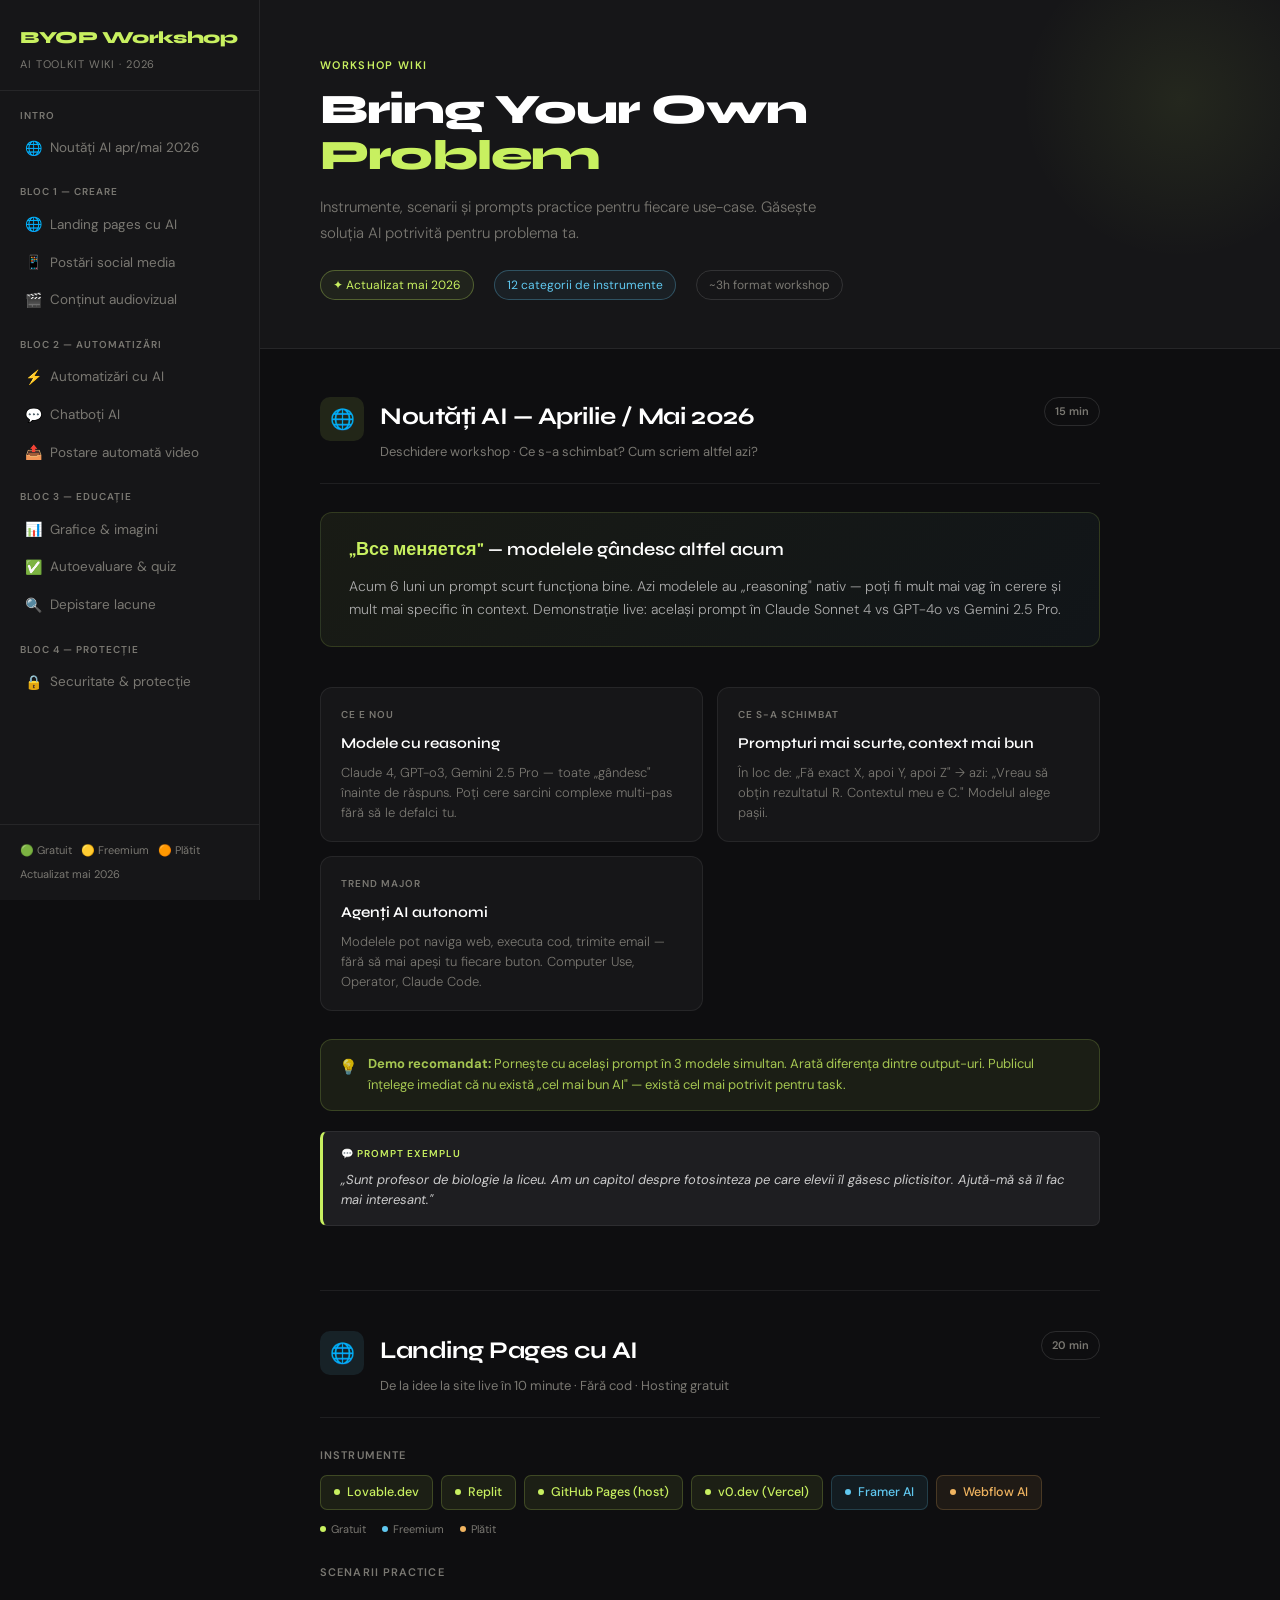
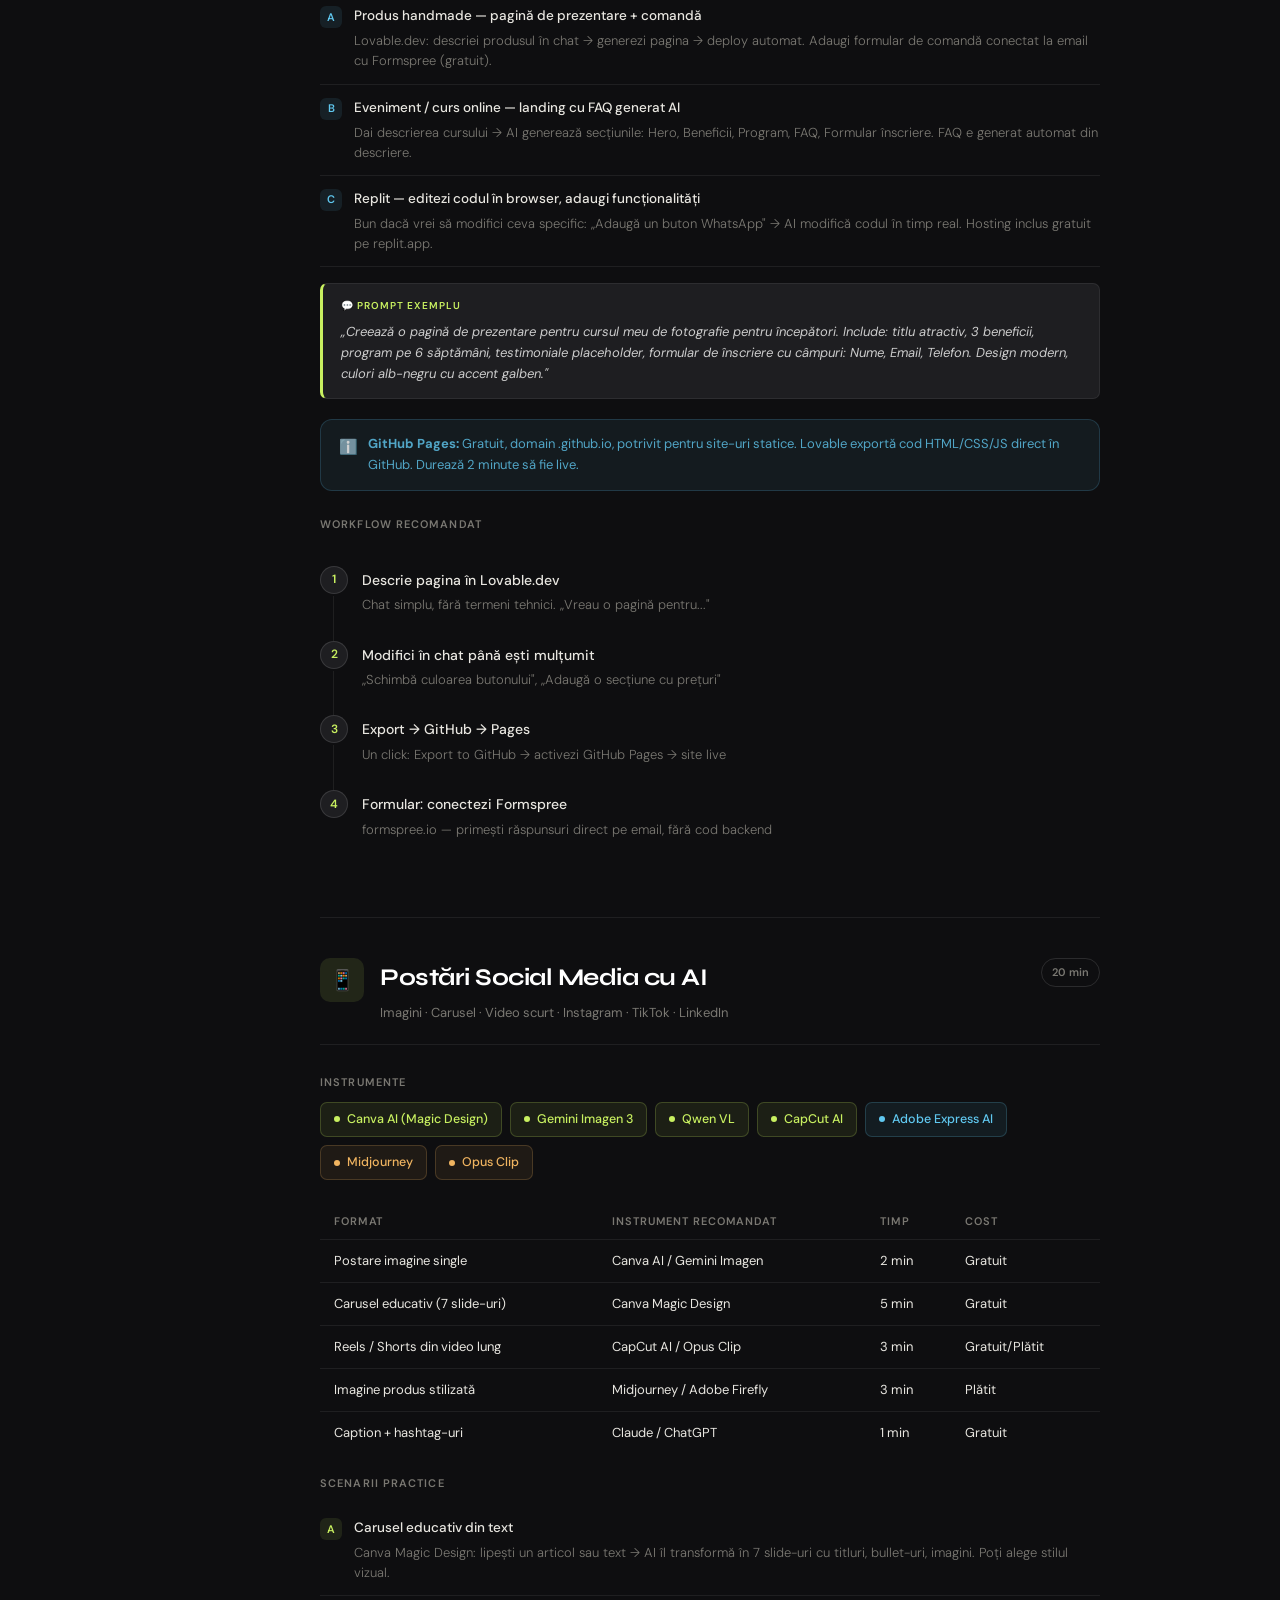
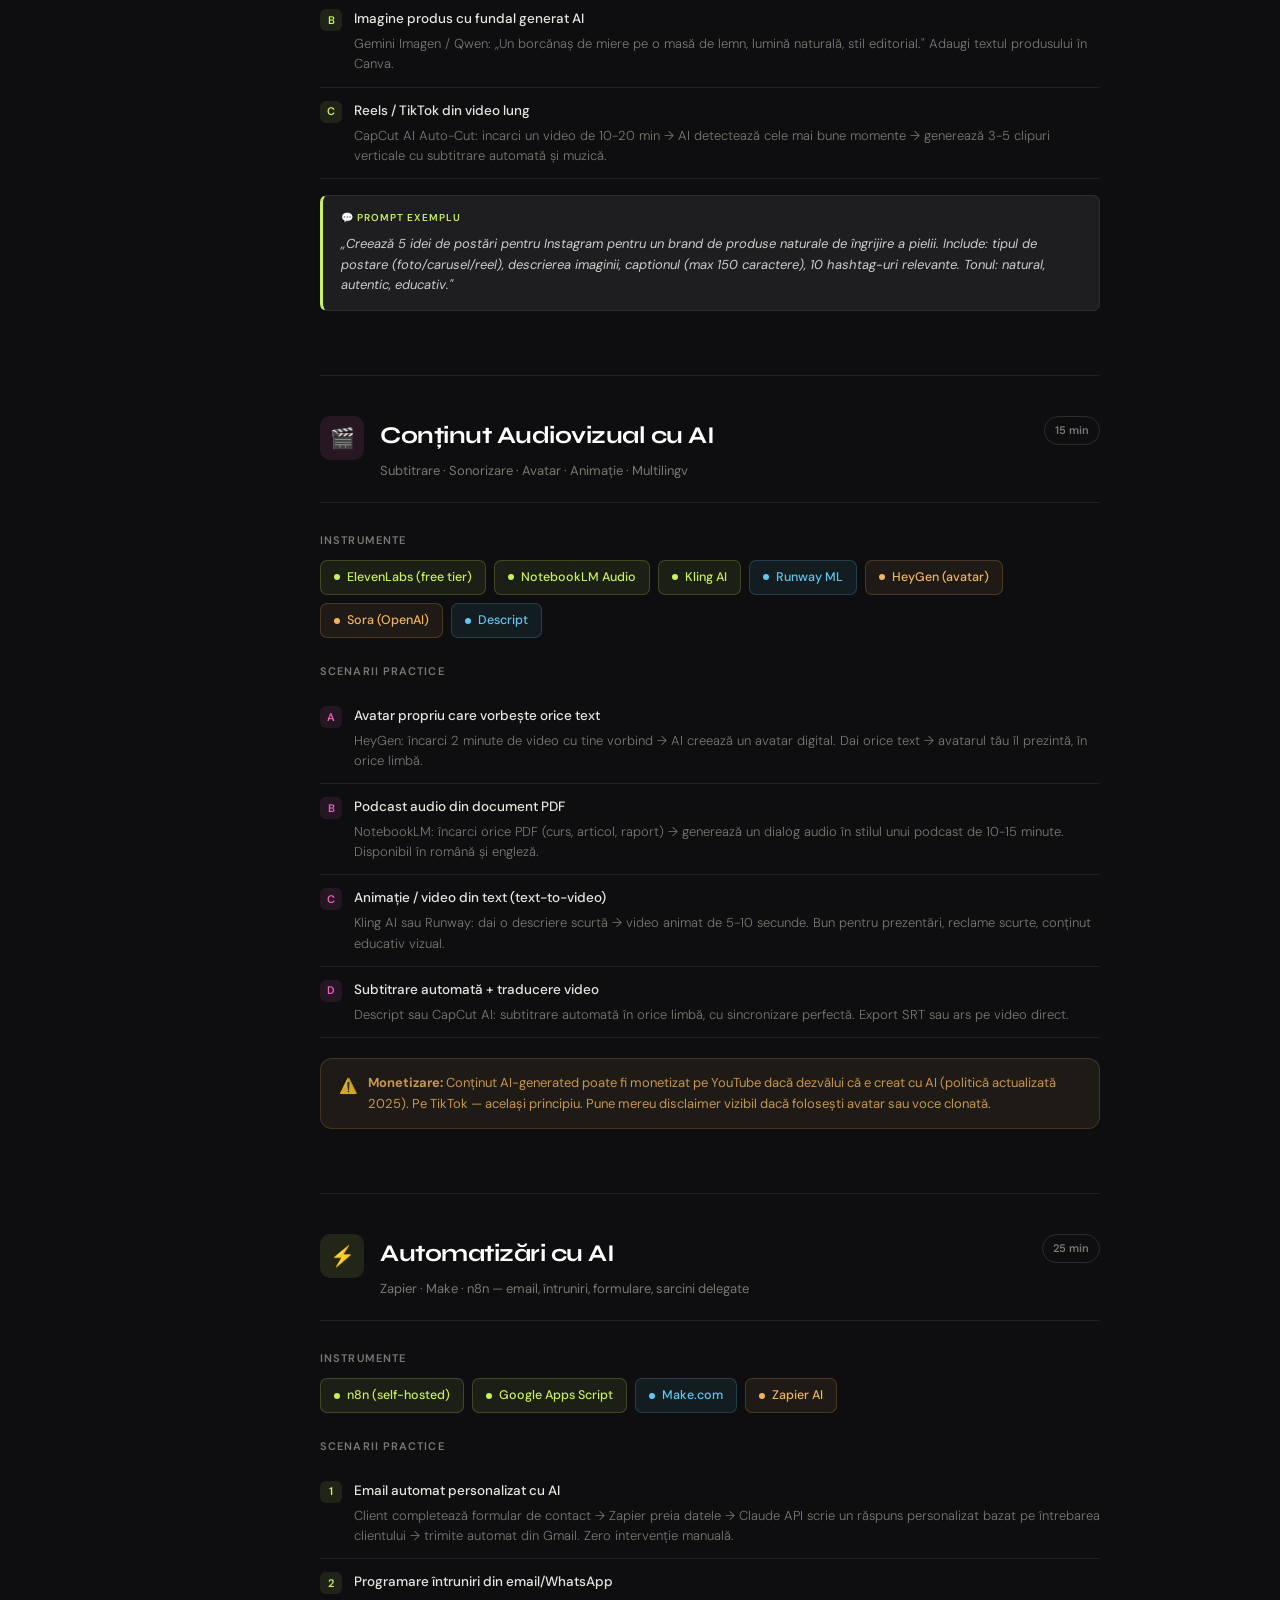
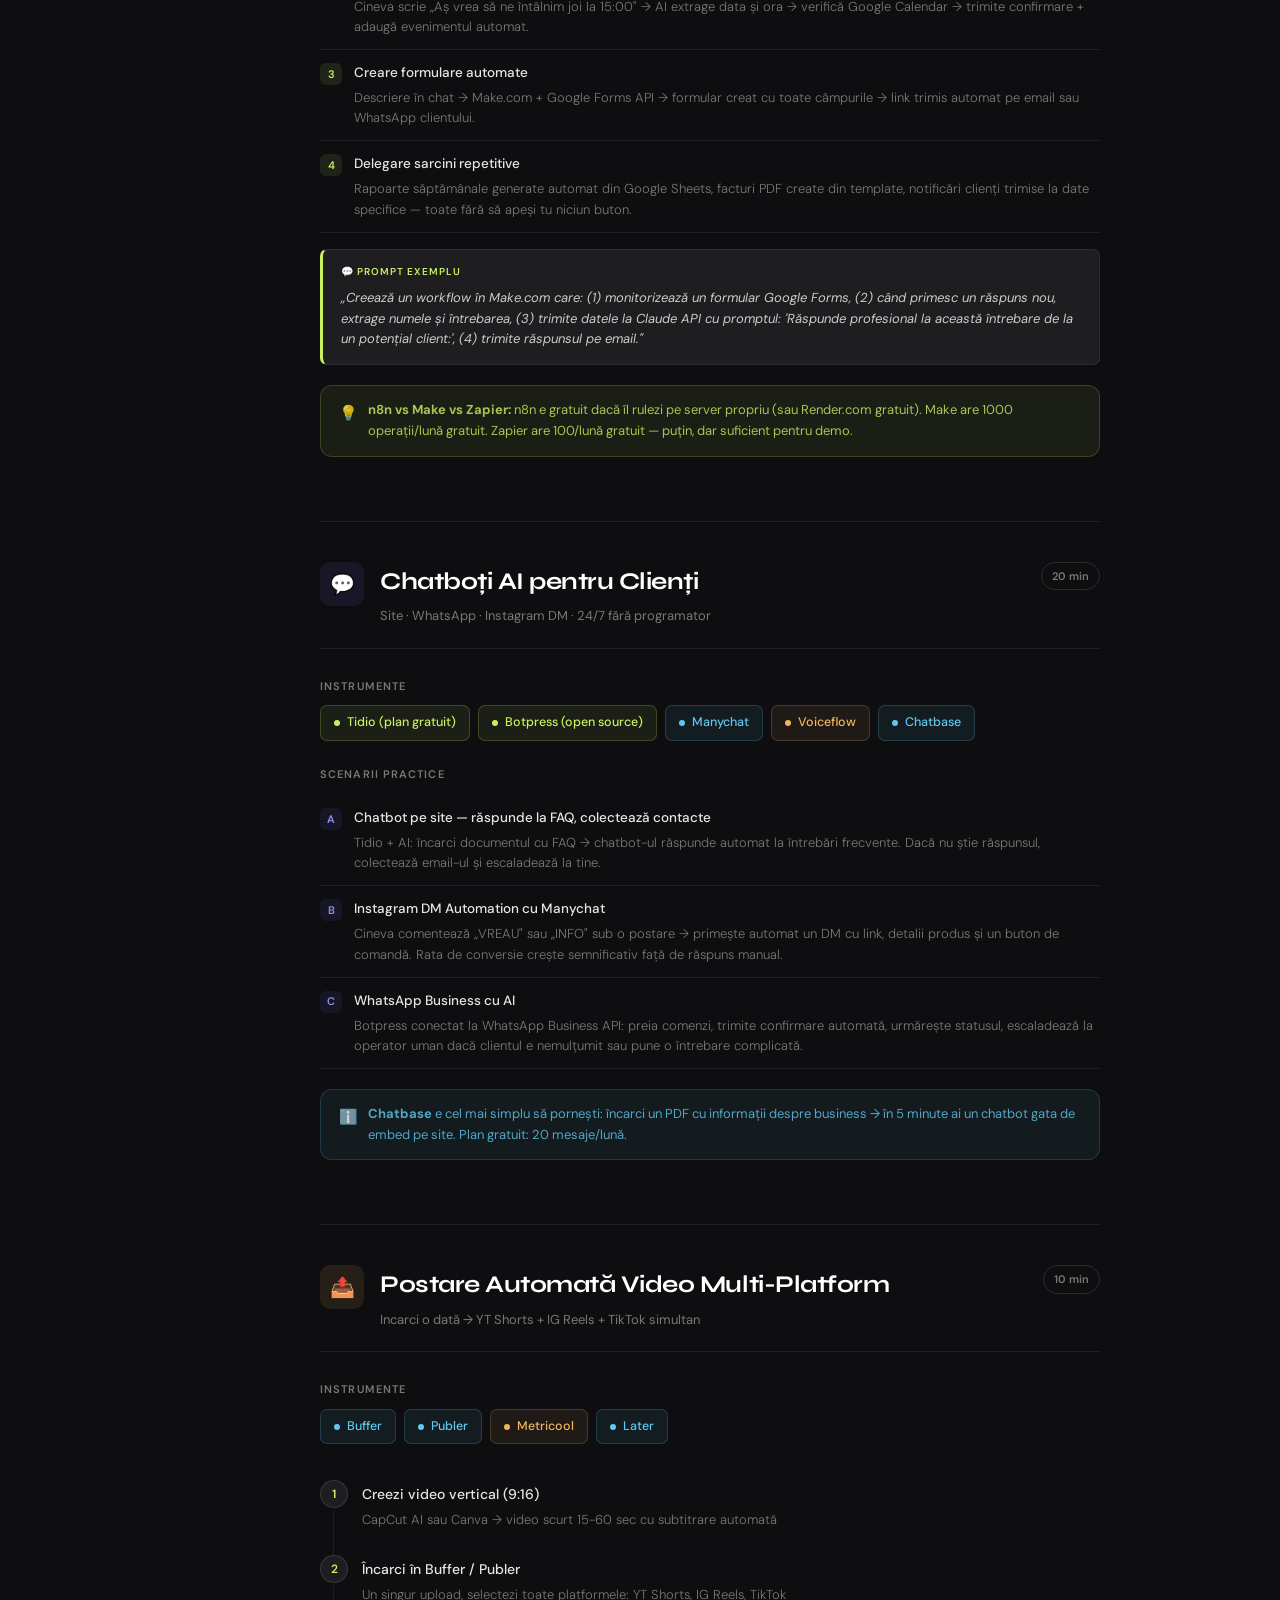
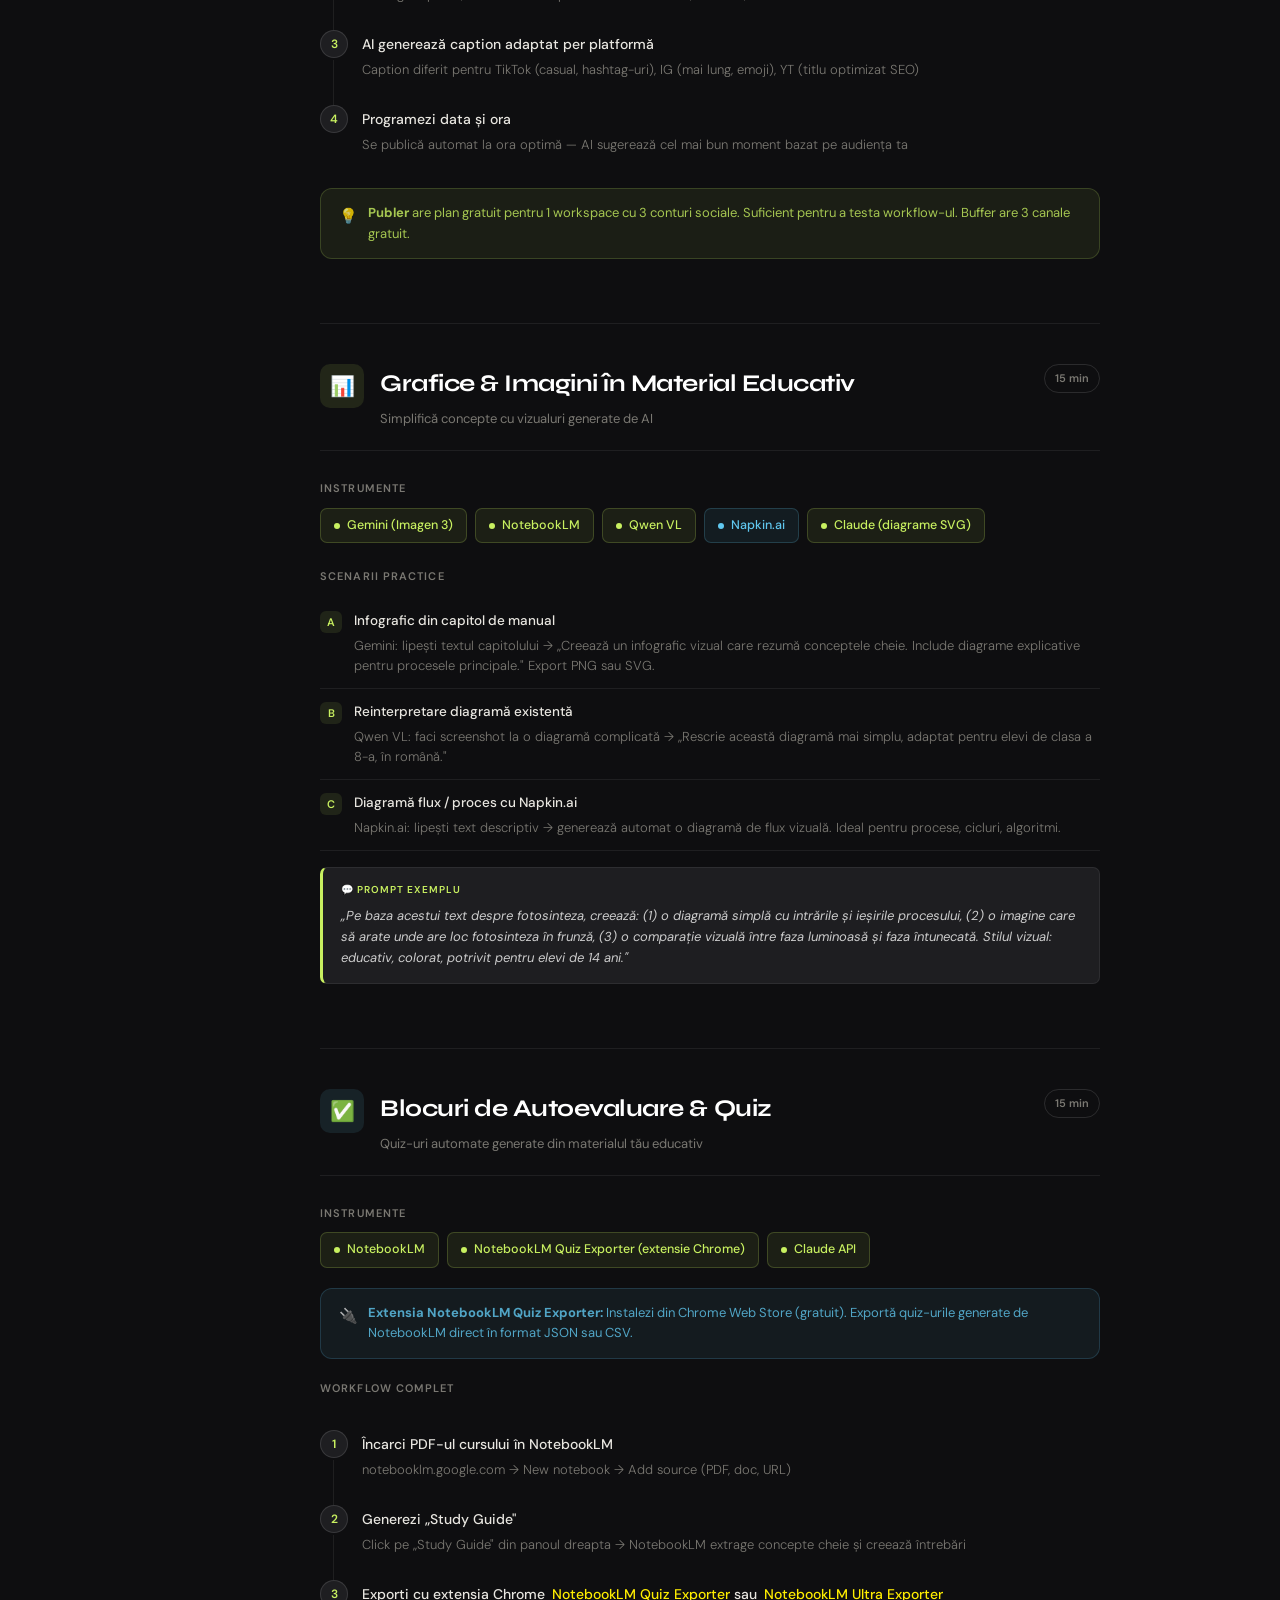
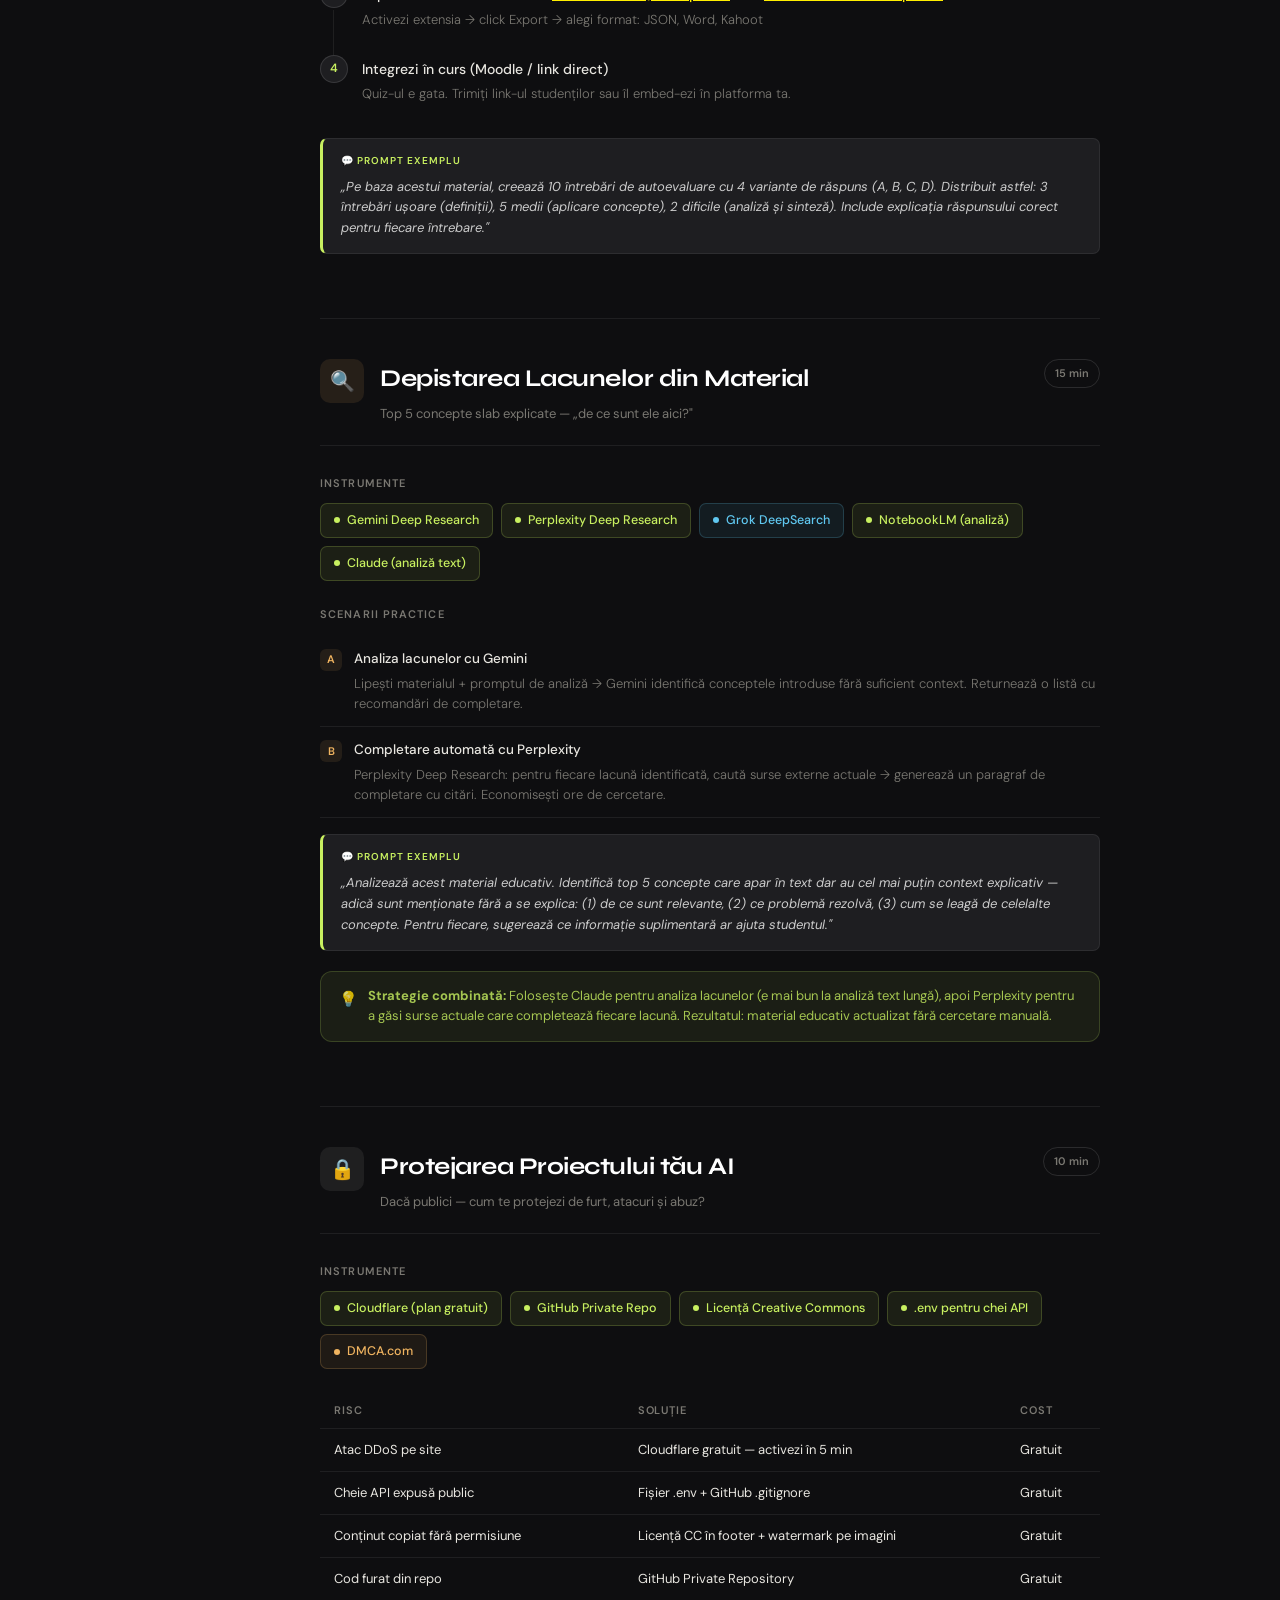
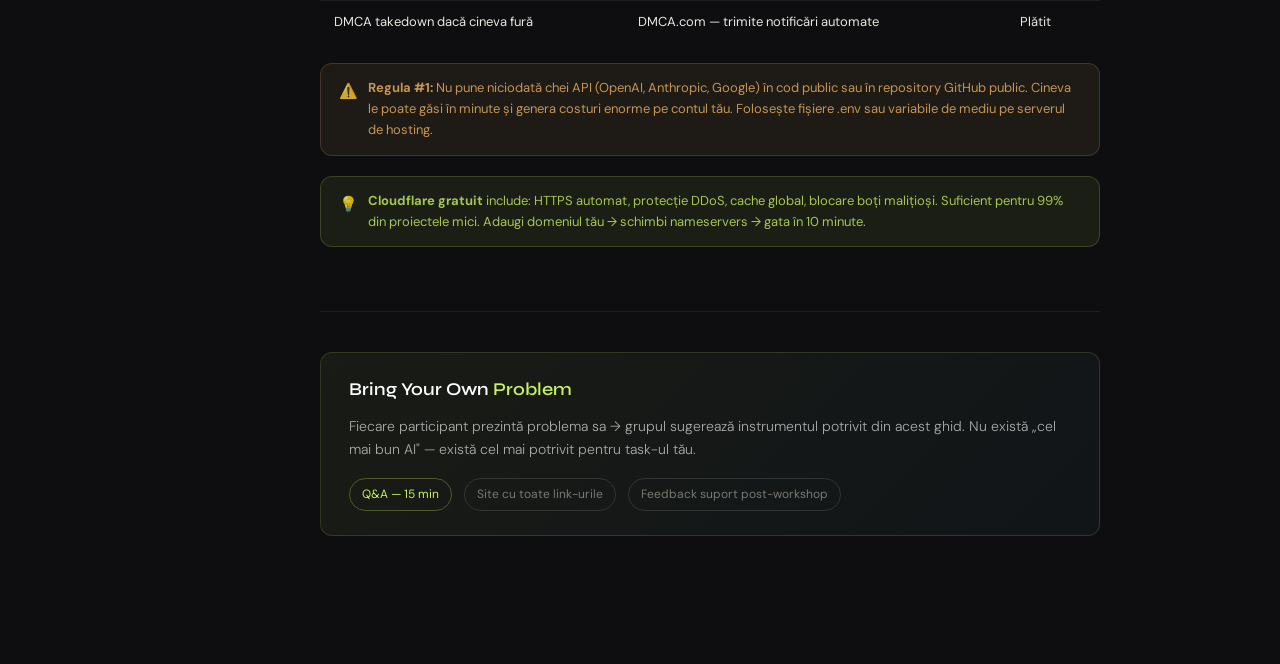
==== index.html @ 254f9eb2 "add initial HTML structure and content for the workshop page" ====
<!doctype html>
<html lang="ro">
  <head>
    <meta charset="UTF-8" />
    <meta name="viewport" content="width=device-width, initial-scale=1.0" />
    <title>BYOP Workshop — AI Toolkit Wiki</title>
    <link href="https://fonts.googleapis.com/css2?family=Syne:wght@400;600;700;800&family=DM+Sans:ital,wght@0,300;0,400;0,500;1,300&display=swap" rel="stylesheet" />
    <link rel="stylesheet" href="style.css" />
  </head>
  <body>
    <div id="reading-progress"></div>

    <div class="shell">
      <!-- SIDEBAR NAV -->
      <nav id="sidebar">
        <div class="nav-logo">
          <div class="nav-logo-title">BYOP Workshop</div>
          <div class="nav-logo-sub">AI Toolkit Wiki · 2026</div>
        </div>

        <div class="nav-section-label">Intro</div>
        <a href="#opening" class="nav-link active"><span class="nav-icon">🌐</span> Noutăți AI apr/mai 2026</a>

        <div class="nav-section-label">Bloc 1 — Creare</div>
        <a href="#landing" class="nav-link"><span class="nav-icon">🌐</span> Landing pages cu AI</a>
        <a href="#social" class="nav-link"><span class="nav-icon">📱</span> Postări social media</a>
        <a href="#av" class="nav-link"><span class="nav-icon">🎬</span> Conținut audiovizual</a>

        <div class="nav-section-label">Bloc 2 — Automatizări</div>
        <a href="#automation" class="nav-link"><span class="nav-icon">⚡</span> Automatizări cu AI</a>
        <a href="#chatbot" class="nav-link"><span class="nav-icon">💬</span> Chatboți AI</a>
        <a href="#video-auto" class="nav-link"><span class="nav-icon">📤</span> Postare automată video</a>

        <div class="nav-section-label">Bloc 3 — Educație</div>
        <a href="#graphics" class="nav-link"><span class="nav-icon">📊</span> Grafice & imagini</a>
        <a href="#quiz" class="nav-link"><span class="nav-icon">✅</span> Autoevaluare & quiz</a>
        <a href="#gaps" class="nav-link"><span class="nav-icon">🔍</span> Depistare lacune</a>

        <div class="nav-section-label">Bloc 4 — Protecție</div>
        <a href="#security" class="nav-link"><span class="nav-icon">🔒</span> Securitate & protecție</a>

        <div class="nav-footer">
          <div>🟢 Gratuit &nbsp; 🟡 Freemium &nbsp; 🟠 Plătit</div>
          <div style="margin-top: 6px">Actualizat mai 2026</div>
        </div>
      </nav>

      <!-- MAIN CONTENT -->
      <main id="main">
        <!-- HERO -->
        <div class="hero">
          <div class="hero-eyebrow">Workshop Wiki</div>
          <h1 class="hero-title">Bring Your Own <span>Problem</span></h1>
          <p class="hero-desc">Instrumente, scenarii și prompts practice pentru fiecare use-case. Găsește soluția AI potrivită pentru problema ta.</p>
          <div class="hero-meta">
            <span class="hero-badge green">✦ Actualizat mai 2026</span>
            <span class="hero-badge blue">12 categorii de instrumente</span>
            <span class="hero-badge">~3h format workshop</span>
          </div>
        </div>

        <div class="content">
          <!-- ===== DESCHIDERE ===== -->
          <section class="section" id="opening">
            <div class="section-header">
              <div class="section-icon" style="background: rgba(200, 240, 96, 0.1)">🌐</div>
              <div>
                <h2 class="section-title">Noutăți AI — Aprilie / Mai 2026</h2>
                <p class="section-subtitle">Deschidere workshop · Ce s-a schimbat? Cum scriem altfel azi?</p>
              </div>
              <span class="duration-tag">15 min</span>
            </div>

            <div class="intro-block">
              <div class="quote"><span>„Все меняется"</span> — modelele gândesc altfel acum</div>
              <p style="font-size: 14px; color: #aaa; font-weight: 300">
                Acum 6 luni un prompt scurt funcționa bine. Azi modelele au „reasoning" nativ — poți fi mult mai vag în cerere și mult mai specific în context. Demonstrație live: același prompt în
                Claude Sonnet 4 vs GPT-4o vs Gemini 2.5 Pro.
              </p>
            </div>

            <div class="cards">
              <div class="card">
                <div class="card-label">Ce e nou</div>
                <div class="card-title">Modele cu reasoning</div>
                <div class="card-desc">Claude 4, GPT-o3, Gemini 2.5 Pro — toate „gândesc" înainte de răspuns. Poți cere sarcini complexe multi-pas fără să le defalci tu.</div>
              </div>
              <div class="card">
                <div class="card-label">Ce s-a schimbat</div>
                <div class="card-title">Prompturi mai scurte, context mai bun</div>
                <div class="card-desc">În loc de: „Fă exact X, apoi Y, apoi Z" → azi: „Vreau să obțin rezultatul R. Contextul meu e C." Modelul alege pașii.</div>
              </div>
              <div class="card">
                <div class="card-label">Trend major</div>
                <div class="card-title">Agenți AI autonomi</div>
                <div class="card-desc">Modelele pot naviga web, executa cod, trimite email — fără să mai apeși tu fiecare buton. Computer Use, Operator, Claude Code.</div>
              </div>
            </div>

            <div class="callout tip">
              <span class="callout-icon">💡</span>
              <div>
                <strong>Demo recomandat:</strong> Pornește cu același prompt în 3 modele simultan. Arată diferența dintre output-uri. Publicul înțelege imediat că nu există „cel mai bun AI" — există
                cel mai potrivit pentru task.
              </div>
            </div>

            <div class="prompt-block">„Sunt profesor de biologie la liceu. Am un capitol despre fotosinteza pe care elevii îl găsesc plictisitor. Ajută-mă să îl fac mai interesant."</div>
          </section>

          <hr />

          <!-- ===== LANDING PAGES ===== -->
          <section class="section" id="landing">
            <div class="section-header">
              <div class="section-icon" style="background: rgba(96, 200, 240, 0.1)">🌐</div>
              <div>
                <h2 class="section-title">Landing Pages cu AI</h2>
                <p class="section-subtitle">De la idee la site live în 10 minute · Fără cod · Hosting gratuit</p>
              </div>
              <span class="duration-tag">20 min</span>
            </div>

            <div class="tools-wrap">
              <div class="tools-title">Instrumente</div>
              <div class="tools-grid">
                <div class="tool free">
                  <div class="tool-dot"></div>
                  Lovable.dev
                </div>
                <div class="tool free">
                  <div class="tool-dot"></div>
                  Replit
                </div>
                <div class="tool free">
                  <div class="tool-dot"></div>
                  GitHub Pages (host)
                </div>
                <div class="tool free">
                  <div class="tool-dot"></div>
                  v0.dev (Vercel)
                </div>
                <div class="tool freemium">
                  <div class="tool-dot"></div>
                  Framer AI
                </div>
                <div class="tool paid">
                  <div class="tool-dot"></div>
                  Webflow AI
                </div>
              </div>
              <div class="tool-legend">
                <div class="tool-legend-item">
                  <div class="tool-legend-dot" style="background: var(--accent)"></div>
                  Gratuit
                </div>
                <div class="tool-legend-item">
                  <div class="tool-legend-dot" style="background: var(--accent2)"></div>
                  Freemium
                </div>
                <div class="tool-legend-item">
                  <div class="tool-legend-dot" style="background: var(--warn)"></div>
                  Plătit
                </div>
              </div>
            </div>

            <div class="scenarios-title">Scenarii practice</div>

            <div class="scenario">
              <div class="scenario-num" style="background: rgba(96, 200, 240, 0.1); color: var(--accent2)">A</div>
              <div class="scenario-content">
                <div class="scenario-title">Produs handmade — pagină de prezentare + comandă</div>
                <div class="scenario-desc">Lovable.dev: descriei produsul în chat → generezi pagina → deploy automat. Adaugi formular de comandă conectat la email cu Formspree (gratuit).</div>
              </div>
            </div>
            <div class="scenario">
              <div class="scenario-num" style="background: rgba(96, 200, 240, 0.1); color: var(--accent2)">B</div>
              <div class="scenario-content">
                <div class="scenario-title">Eveniment / curs online — landing cu FAQ generat AI</div>
                <div class="scenario-desc">Dai descrierea cursului → AI generează secțiunile: Hero, Beneficii, Program, FAQ, Formular înscriere. FAQ e generat automat din descriere.</div>
              </div>
            </div>
            <div class="scenario">
              <div class="scenario-num" style="background: rgba(96, 200, 240, 0.1); color: var(--accent2)">C</div>
              <div class="scenario-content">
                <div class="scenario-title">Replit — editezi codul în browser, adaugi funcționalități</div>
                <div class="scenario-desc">Bun dacă vrei să modifici ceva specific: „Adaugă un buton WhatsApp" → AI modifică codul în timp real. Hosting inclus gratuit pe replit.app.</div>
              </div>
            </div>

            <div class="prompt-block">
              „Creează o pagină de prezentare pentru cursul meu de fotografie pentru începători. Include: titlu atractiv, 3 beneficii, program pe 6 săptămâni, testimoniale placeholder, formular de
              înscriere cu câmpuri: Nume, Email, Telefon. Design modern, culori alb-negru cu accent galben."
            </div>

            <div class="callout info">
              <span class="callout-icon">ℹ️</span>
              <div><strong>GitHub Pages:</strong> Gratuit, domain .github.io, potrivit pentru site-uri statice. Lovable exportă cod HTML/CSS/JS direct în GitHub. Durează 2 minute să fie live.</div>
            </div>

            <div class="scenarios-title" style="margin-top: 24px">Workflow recomandat</div>
            <div class="workflow">
              <div class="workflow-step">
                <div class="workflow-step-num">1</div>
                <div class="workflow-step-body">
                  <div class="workflow-step-title">Descrie pagina în Lovable.dev</div>
                  <div class="workflow-step-desc">Chat simplu, fără termeni tehnici. „Vreau o pagină pentru..."</div>
                </div>
              </div>
              <div class="workflow-step">
                <div class="workflow-step-num">2</div>
                <div class="workflow-step-body">
                  <div class="workflow-step-title">Modifici în chat până ești mulțumit</div>
                  <div class="workflow-step-desc">„Schimbă culoarea butonului", „Adaugă o secțiune cu prețuri"</div>
                </div>
              </div>
              <div class="workflow-step">
                <div class="workflow-step-num">3</div>
                <div class="workflow-step-body">
                  <div class="workflow-step-title">Export → GitHub → Pages</div>
                  <div class="workflow-step-desc">Un click: Export to GitHub → activezi GitHub Pages → site live</div>
                </div>
              </div>
              <div class="workflow-step">
                <div class="workflow-step-num">4</div>
                <div class="workflow-step-body">
                  <div class="workflow-step-title">Formular: conectezi Formspree</div>
                  <div class="workflow-step-desc">formspree.io — primești răspunsuri direct pe email, fără cod backend</div>
                </div>
              </div>
            </div>
          </section>

          <hr />

          <!-- ===== SOCIAL MEDIA ===== -->
          <section class="section" id="social">
            <div class="section-header">
              <div class="section-icon" style="background: rgba(200, 240, 96, 0.1)">📱</div>
              <div>
                <h2 class="section-title">Postări Social Media cu AI</h2>
                <p class="section-subtitle">Imagini · Carusel · Video scurt · Instagram · TikTok · LinkedIn</p>
              </div>
              <span class="duration-tag">20 min</span>
            </div>

            <div class="tools-wrap">
              <div class="tools-title">Instrumente</div>
              <div class="tools-grid">
                <div class="tool free">
                  <div class="tool-dot"></div>
                  Canva AI (Magic Design)
                </div>
                <div class="tool free">
                  <div class="tool-dot"></div>
                  Gemini Imagen 3
                </div>
                <div class="tool free">
                  <div class="tool-dot"></div>
                  Qwen VL
                </div>
                <div class="tool free">
                  <div class="tool-dot"></div>
                  CapCut AI
                </div>
                <div class="tool freemium">
                  <div class="tool-dot"></div>
                  Adobe Express AI
                </div>
                <div class="tool paid">
                  <div class="tool-dot"></div>
                  Midjourney
                </div>
                <div class="tool paid">
                  <div class="tool-dot"></div>
                  Opus Clip
                </div>
              </div>
            </div>

            <table class="wiki-table">
              <thead>
                <tr>
                  <th>Format</th>
                  <th>Instrument recomandat</th>
                  <th>Timp</th>
                  <th>Cost</th>
                </tr>
              </thead>
              <tbody>
                <tr>
                  <td>Postare imagine single</td>
                  <td>Canva AI / Gemini Imagen</td>
                  <td>2 min</td>
                  <td>Gratuit</td>
                </tr>
                <tr>
                  <td>Carusel educativ (7 slide-uri)</td>
                  <td>Canva Magic Design</td>
                  <td>5 min</td>
                  <td>Gratuit</td>
                </tr>
                <tr>
                  <td>Reels / Shorts din video lung</td>
                  <td>CapCut AI / Opus Clip</td>
                  <td>3 min</td>
                  <td>Gratuit/Plătit</td>
                </tr>
                <tr>
                  <td>Imagine produs stilizată</td>
                  <td>Midjourney / Adobe Firefly</td>
                  <td>3 min</td>
                  <td>Plătit</td>
                </tr>
                <tr>
                  <td>Caption + hashtag-uri</td>
                  <td>Claude / ChatGPT</td>
                  <td>1 min</td>
                  <td>Gratuit</td>
                </tr>
              </tbody>
            </table>

            <div class="scenarios-title">Scenarii practice</div>

            <div class="scenario">
              <div class="scenario-num" style="background: rgba(200, 240, 96, 0.1); color: var(--accent)">A</div>
              <div class="scenario-content">
                <div class="scenario-title">Carusel educativ din text</div>
                <div class="scenario-desc">Canva Magic Design: lipești un articol sau text → AI îl transformă în 7 slide-uri cu titluri, bullet-uri, imagini. Poți alege stilul vizual.</div>
              </div>
            </div>
            <div class="scenario">
              <div class="scenario-num" style="background: rgba(200, 240, 96, 0.1); color: var(--accent)">B</div>
              <div class="scenario-content">
                <div class="scenario-title">Imagine produs cu fundal generat AI</div>
                <div class="scenario-desc">Gemini Imagen / Qwen: „Un borcănaș de miere pe o masă de lemn, lumină naturală, stil editorial." Adaugi textul produsului în Canva.</div>
              </div>
            </div>
            <div class="scenario">
              <div class="scenario-num" style="background: rgba(200, 240, 96, 0.1); color: var(--accent)">C</div>
              <div class="scenario-content">
                <div class="scenario-title">Reels / TikTok din video lung</div>
                <div class="scenario-desc">
                  CapCut AI Auto-Cut: incarci un video de 10-20 min → AI detectează cele mai bune momente → generează 3-5 clipuri verticale cu subtitrare automată și muzică.
                </div>
              </div>
            </div>

            <div class="prompt-block">
              „Creează 5 idei de postări pentru Instagram pentru un brand de produse naturale de îngrijire a pielii. Include: tipul de postare (foto/carusel/reel), descrierea imaginii, captionul (max
              150 caractere), 10 hashtag-uri relevante. Tonul: natural, autentic, educativ."
            </div>
          </section>

          <hr />

          <!-- ===== AUDIOVIZUAL ===== -->
          <section class="section" id="av">
            <div class="section-header">
              <div class="section-icon" style="background: rgba(240, 96, 200, 0.1)">🎬</div>
              <div>
                <h2 class="section-title">Conținut Audiovizual cu AI</h2>
                <p class="section-subtitle">Subtitrare · Sonorizare · Avatar · Animație · Multilingv</p>
              </div>
              <span class="duration-tag">15 min</span>
            </div>

            <div class="tools-wrap">
              <div class="tools-title">Instrumente</div>
              <div class="tools-grid">
                <div class="tool free">
                  <div class="tool-dot"></div>
                  ElevenLabs (free tier)
                </div>
                <div class="tool free">
                  <div class="tool-dot"></div>
                  NotebookLM Audio
                </div>
                <div class="tool free">
                  <div class="tool-dot"></div>
                  Kling AI
                </div>
                <div class="tool freemium">
                  <div class="tool-dot"></div>
                  Runway ML
                </div>
                <div class="tool paid">
                  <div class="tool-dot"></div>
                  HeyGen (avatar)
                </div>
                <div class="tool paid">
                  <div class="tool-dot"></div>
                  Sora (OpenAI)
                </div>
                <div class="tool freemium">
                  <div class="tool-dot"></div>
                  Descript
                </div>
              </div>
            </div>

            <div class="scenarios-title">Scenarii practice</div>

            <div class="scenario">
              <div class="scenario-num" style="background: rgba(240, 96, 200, 0.1); color: var(--accent3)">A</div>
              <div class="scenario-content">
                <div class="scenario-title">Avatar propriu care vorbește orice text</div>
                <div class="scenario-desc">HeyGen: încarci 2 minute de video cu tine vorbind → AI creează un avatar digital. Dai orice text → avatarul tău îl prezintă, în orice limbă.</div>
              </div>
            </div>
            <div class="scenario">
              <div class="scenario-num" style="background: rgba(240, 96, 200, 0.1); color: var(--accent3)">B</div>
              <div class="scenario-content">
                <div class="scenario-title">Podcast audio din document PDF</div>
                <div class="scenario-desc">
                  NotebookLM: încarci orice PDF (curs, articol, raport) → generează un dialog audio în stilul unui podcast de 10-15 minute. Disponibil în română și engleză.
                </div>
              </div>
            </div>
            <div class="scenario">
              <div class="scenario-num" style="background: rgba(240, 96, 200, 0.1); color: var(--accent3)">C</div>
              <div class="scenario-content">
                <div class="scenario-title">Animație / video din text (text-to-video)</div>
                <div class="scenario-desc">Kling AI sau Runway: dai o descriere scurtă → video animat de 5-10 secunde. Bun pentru prezentări, reclame scurte, conținut educativ vizual.</div>
              </div>
            </div>
            <div class="scenario">
              <div class="scenario-num" style="background: rgba(240, 96, 200, 0.1); color: var(--accent3)">D</div>
              <div class="scenario-content">
                <div class="scenario-title">Subtitrare automată + traducere video</div>
                <div class="scenario-desc">Descript sau CapCut AI: subtitrare automată în orice limbă, cu sincronizare perfectă. Export SRT sau ars pe video direct.</div>
              </div>
            </div>

            <div class="callout warn">
              <span class="callout-icon">⚠️</span>
              <div>
                <strong>Monetizare:</strong> Conținut AI-generated poate fi monetizat pe YouTube dacă dezvălui că e creat cu AI (politică actualizată 2025). Pe TikTok — același principiu. Pune mereu
                disclaimer vizibil dacă folosești avatar sau voce clonată.
              </div>
            </div>
          </section>

          <hr />

          <!-- ===== AUTOMATIZĂRI ===== -->
          <section class="section" id="automation">
            <div class="section-header">
              <div class="section-icon" style="background: rgba(200, 240, 96, 0.1)">⚡</div>
              <div>
                <h2 class="section-title">Automatizări cu AI</h2>
                <p class="section-subtitle">Zapier · Make · n8n — email, întruniri, formulare, sarcini delegate</p>
              </div>
              <span class="duration-tag">25 min</span>
            </div>

            <div class="tools-wrap">
              <div class="tools-title">Instrumente</div>
              <div class="tools-grid">
                <div class="tool free">
                  <div class="tool-dot"></div>
                  n8n (self-hosted)
                </div>
                <div class="tool free">
                  <div class="tool-dot"></div>
                  Google Apps Script
                </div>
                <div class="tool freemium">
                  <div class="tool-dot"></div>
                  Make.com
                </div>
                <div class="tool paid">
                  <div class="tool-dot"></div>
                  Zapier AI
                </div>
              </div>
            </div>

            <div class="scenarios-title">Scenarii practice</div>

            <div class="scenario">
              <div class="scenario-num" style="background: rgba(200, 240, 96, 0.1); color: var(--accent)">1</div>
              <div class="scenario-content">
                <div class="scenario-title">Email automat personalizat cu AI</div>
                <div class="scenario-desc">
                  Client completează formular de contact → Zapier preia datele → Claude API scrie un răspuns personalizat bazat pe întrebarea clientului → trimite automat din Gmail. Zero intervenție
                  manuală.
                </div>
              </div>
            </div>
            <div class="scenario">
              <div class="scenario-num" style="background: rgba(200, 240, 96, 0.1); color: var(--accent)">2</div>
              <div class="scenario-content">
                <div class="scenario-title">Programare întruniri din email/WhatsApp</div>
                <div class="scenario-desc">
                  Cineva scrie „Aș vrea să ne întâlnim joi la 15:00" → AI extrage data și ora → verifică Google Calendar → trimite confirmare + adaugă evenimentul automat.
                </div>
              </div>
            </div>
            <div class="scenario">
              <div class="scenario-num" style="background: rgba(200, 240, 96, 0.1); color: var(--accent)">3</div>
              <div class="scenario-content">
                <div class="scenario-title">Creare formulare automate</div>
                <div class="scenario-desc">Descriere în chat → Make.com + Google Forms API → formular creat cu toate câmpurile → link trimis automat pe email sau WhatsApp clientului.</div>
              </div>
            </div>
            <div class="scenario">
              <div class="scenario-num" style="background: rgba(200, 240, 96, 0.1); color: var(--accent)">4</div>
              <div class="scenario-content">
                <div class="scenario-title">Delegare sarcini repetitive</div>
                <div class="scenario-desc">
                  Rapoarte săptămânale generate automat din Google Sheets, facturi PDF create din template, notificări clienți trimise la date specifice — toate fără să apeși tu niciun buton.
                </div>
              </div>
            </div>

            <div class="prompt-block">
              „Creează un workflow în Make.com care: (1) monitorizează un formular Google Forms, (2) când primesc un răspuns nou, extrage numele și întrebarea, (3) trimite datele la Claude API cu
              promptul: 'Răspunde profesional la această întrebare de la un potențial client:', (4) trimite răspunsul pe email."
            </div>

            <div class="callout tip">
              <span class="callout-icon">💡</span>
              <div>
                <strong>n8n vs Make vs Zapier:</strong> n8n e gratuit dacă îl rulezi pe server propriu (sau Render.com gratuit). Make are 1000 operații/lună gratuit. Zapier are 100/lună gratuit —
                puțin, dar suficient pentru demo.
              </div>
            </div>
          </section>

          <hr />

          <!-- ===== CHATBOȚI ===== -->
          <section class="section" id="chatbot">
            <div class="section-header">
              <div class="section-icon" style="background: rgba(96, 96, 240, 0.1)">💬</div>
              <div>
                <h2 class="section-title">Chatboți AI pentru Clienți</h2>
                <p class="section-subtitle">Site · WhatsApp · Instagram DM · 24/7 fără programator</p>
              </div>
              <span class="duration-tag">20 min</span>
            </div>

            <div class="tools-wrap">
              <div class="tools-title">Instrumente</div>
              <div class="tools-grid">
                <div class="tool free">
                  <div class="tool-dot"></div>
                  Tidio (plan gratuit)
                </div>
                <div class="tool free">
                  <div class="tool-dot"></div>
                  Botpress (open source)
                </div>
                <div class="tool freemium">
                  <div class="tool-dot"></div>
                  Manychat
                </div>
                <div class="tool paid">
                  <div class="tool-dot"></div>
                  Voiceflow
                </div>
                <div class="tool freemium">
                  <div class="tool-dot"></div>
                  Chatbase
                </div>
              </div>
            </div>

            <div class="scenarios-title">Scenarii practice</div>

            <div class="scenario">
              <div class="scenario-num" style="background: rgba(96, 96, 240, 0.1); color: #9090f0">A</div>
              <div class="scenario-content">
                <div class="scenario-title">Chatbot pe site — răspunde la FAQ, colectează contacte</div>
                <div class="scenario-desc">
                  Tidio + AI: încarci documentul cu FAQ → chatbot-ul răspunde automat la întrebări frecvente. Dacă nu știe răspunsul, colectează email-ul și escaladează la tine.
                </div>
              </div>
            </div>
            <div class="scenario">
              <div class="scenario-num" style="background: rgba(96, 96, 240, 0.1); color: #9090f0">B</div>
              <div class="scenario-content">
                <div class="scenario-title">Instagram DM Automation cu Manychat</div>
                <div class="scenario-desc">
                  Cineva comentează „VREAU" sau „INFO" sub o postare → primește automat un DM cu link, detalii produs și un buton de comandă. Rata de conversie crește semnificativ față de răspuns
                  manual.
                </div>
              </div>
            </div>
            <div class="scenario">
              <div class="scenario-num" style="background: rgba(96, 96, 240, 0.1); color: #9090f0">C</div>
              <div class="scenario-content">
                <div class="scenario-title">WhatsApp Business cu AI</div>
                <div class="scenario-desc">
                  Botpress conectat la WhatsApp Business API: preia comenzi, trimite confirmare automată, urmărește statusul, escaladează la operator uman dacă clientul e nemulțumit sau pune o
                  întrebare complicată.
                </div>
              </div>
            </div>

            <div class="callout info">
              <span class="callout-icon">ℹ️</span>
              <div>
                <strong>Chatbase</strong> e cel mai simplu să pornești: încarci un PDF cu informații despre business → în 5 minute ai un chatbot gata de embed pe site. Plan gratuit: 20 mesaje/lună.
              </div>
            </div>
          </section>

          <hr />

          <!-- ===== VIDEO AUTO POST ===== -->
          <section class="section" id="video-auto">
            <div class="section-header">
              <div class="section-icon" style="background: rgba(240, 180, 96, 0.1)">📤</div>
              <div>
                <h2 class="section-title">Postare Automată Video Multi-Platform</h2>
                <p class="section-subtitle">Incarci o dată → YT Shorts + IG Reels + TikTok simultan</p>
              </div>
              <span class="duration-tag">10 min</span>
            </div>

            <div class="tools-wrap">
              <div class="tools-title">Instrumente</div>
              <div class="tools-grid">
                <div class="tool freemium">
                  <div class="tool-dot"></div>
                  Buffer
                </div>
                <div class="tool freemium">
                  <div class="tool-dot"></div>
                  Publer
                </div>
                <div class="tool paid">
                  <div class="tool-dot"></div>
                  Metricool
                </div>
                <div class="tool freemium">
                  <div class="tool-dot"></div>
                  Later
                </div>
              </div>
            </div>

            <div class="workflow">
              <div class="workflow-step">
                <div class="workflow-step-num">1</div>
                <div class="workflow-step-body">
                  <div class="workflow-step-title">Creezi video vertical (9:16)</div>
                  <div class="workflow-step-desc">CapCut AI sau Canva → video scurt 15-60 sec cu subtitrare automată</div>
                </div>
              </div>
              <div class="workflow-step">
                <div class="workflow-step-num">2</div>
                <div class="workflow-step-body">
                  <div class="workflow-step-title">Încarci în Buffer / Publer</div>
                  <div class="workflow-step-desc">Un singur upload, selectezi toate platformele: YT Shorts, IG Reels, TikTok</div>
                </div>
              </div>
              <div class="workflow-step">
                <div class="workflow-step-num">3</div>
                <div class="workflow-step-body">
                  <div class="workflow-step-title">AI generează caption adaptat per platformă</div>
                  <div class="workflow-step-desc">Caption diferit pentru TikTok (casual, hashtag-uri), IG (mai lung, emoji), YT (titlu optimizat SEO)</div>
                </div>
              </div>
              <div class="workflow-step">
                <div class="workflow-step-num">4</div>
                <div class="workflow-step-body">
                  <div class="workflow-step-title">Programezi data și ora</div>
                  <div class="workflow-step-desc">Se publică automat la ora optimă — AI sugerează cel mai bun moment bazat pe audiența ta</div>
                </div>
              </div>
            </div>

            <div class="callout tip">
              <span class="callout-icon">💡</span>
              <div><strong>Publer</strong> are plan gratuit pentru 1 workspace cu 3 conturi sociale. Suficient pentru a testa workflow-ul. Buffer are 3 canale gratuit.</div>
            </div>
          </section>

          <hr />

          <!-- ===== GRAFICE EDUCATIVE ===== -->
          <section class="section" id="graphics">
            <div class="section-header">
              <div class="section-icon" style="background: rgba(200, 240, 96, 0.1)">📊</div>
              <div>
                <h2 class="section-title">Grafice & Imagini în Material Educativ</h2>
                <p class="section-subtitle">Simplifică concepte cu vizualuri generate de AI</p>
              </div>
              <span class="duration-tag">15 min</span>
            </div>

            <div class="tools-wrap">
              <div class="tools-title">Instrumente</div>
              <div class="tools-grid">
                <div class="tool free">
                  <div class="tool-dot"></div>
                  Gemini (Imagen 3)
                </div>
                <div class="tool free">
                  <div class="tool-dot"></div>
                  NotebookLM
                </div>
                <div class="tool free">
                  <div class="tool-dot"></div>
                  Qwen VL
                </div>
                <div class="tool freemium">
                  <div class="tool-dot"></div>
                  Napkin.ai
                </div>
                <div class="tool free">
                  <div class="tool-dot"></div>
                  Claude (diagrame SVG)
                </div>
              </div>
            </div>

            <div class="scenarios-title">Scenarii practice</div>

            <div class="scenario">
              <div class="scenario-num" style="background: rgba(200, 240, 96, 0.1); color: var(--accent)">A</div>
              <div class="scenario-content">
                <div class="scenario-title">Infografic din capitol de manual</div>
                <div class="scenario-desc">
                  Gemini: lipești textul capitolului → „Creează un infografic vizual care rezumă conceptele cheie. Include diagrame explicative pentru procesele principale." Export PNG sau SVG.
                </div>
              </div>
            </div>
            <div class="scenario">
              <div class="scenario-num" style="background: rgba(200, 240, 96, 0.1); color: var(--accent)">B</div>
              <div class="scenario-content">
                <div class="scenario-title">Reinterpretare diagramă existentă</div>
                <div class="scenario-desc">Qwen VL: faci screenshot la o diagramă complicată → „Rescrie această diagramă mai simplu, adaptat pentru elevi de clasa a 8-a, în română."</div>
              </div>
            </div>
            <div class="scenario">
              <div class="scenario-num" style="background: rgba(200, 240, 96, 0.1); color: var(--accent)">C</div>
              <div class="scenario-content">
                <div class="scenario-title">Diagramă flux / proces cu Napkin.ai</div>
                <div class="scenario-desc">Napkin.ai: lipești text descriptiv → generează automat o diagramă de flux vizuală. Ideal pentru procese, cicluri, algoritmi.</div>
              </div>
            </div>

            <div class="prompt-block">
              „Pe baza acestui text despre fotosinteza, creează: (1) o diagramă simplă cu intrările și ieșirile procesului, (2) o imagine care să arate unde are loc fotosinteza în frunză, (3) o
              comparație vizuală între faza luminoasă și faza întunecată. Stilul vizual: educativ, colorat, potrivit pentru elevi de 14 ani."
            </div>
          </section>

          <hr />

          <!-- ===== QUIZ ===== -->
          <section class="section" id="quiz">
            <div class="section-header">
              <div class="section-icon" style="background: rgba(96, 200, 240, 0.1)">✅</div>
              <div>
                <h2 class="section-title">Blocuri de Autoevaluare & Quiz</h2>
                <p class="section-subtitle">Quiz-uri automate generate din materialul tău educativ</p>
              </div>
              <span class="duration-tag">15 min</span>
            </div>

            <div class="tools-wrap">
              <div class="tools-title">Instrumente</div>
              <div class="tools-grid">
                <div class="tool free">
                  <div class="tool-dot"></div>
                  NotebookLM
                </div>
                <div class="tool free">
                  <div class="tool-dot"></div>
                  NotebookLM Quiz Exporter (extensie Chrome)
                </div>
                <div class="tool free">
                  <div class="tool-dot"></div>
                  Claude API
                </div>
            </div>

            <div class="callout info">
              <span class="callout-icon">🔌</span>
              <div>
                <strong>Extensia NotebookLM Quiz Exporter:</strong> Instalezi din Chrome Web Store (gratuit). Exportă quiz-urile generate de NotebookLM direct în format JSON sau CSV.
              </div>
            </div>

            <div class="scenarios-title">Workflow complet</div>
            <div class="workflow">
              <div class="workflow-step">
                <div class="workflow-step-num">1</div>
                <div class="workflow-step-body">
                  <div class="workflow-step-title">Încarci PDF-ul cursului în NotebookLM</div>
                  <div class="workflow-step-desc">notebooklm.google.com → New notebook → Add source (PDF, doc, URL)</div>
                </div>
              </div>
              <div class="workflow-step">
                <div class="workflow-step-num">2</div>
                <div class="workflow-step-body">
                  <div class="workflow-step-title">Generezi „Study Guide"</div>
                  <div class="workflow-step-desc">Click pe „Study Guide" din panoul dreapta → NotebookLM extrage concepte cheie și creează întrebări</div>
                </div>
              </div>
              <div class="workflow-step">
                <div class="workflow-step-num">3</div>
                <div class="workflow-step-body">
                  <div class="workflow-step-title">Exporti cu extensia Chrome <a href="https://nlmexporter.keeman.app/" target="_blank">NotebookLM Quiz Exporter</a> sau <a href="https://chromewebstore.google.com/detail/notebooklm-ultra-exporter/afchokljnhhggkhedfbmkcmdagjmjchj" target="_blank">NotebookLM Ultra Exporter</a></div>
                  <div class="workflow-step-desc">Activezi extensia → click Export → alegi format: JSON, Word, Kahoot</div>
                </div>
              </div>
              <div class="workflow-step">
                <div class="workflow-step-num">4</div>
                <div class="workflow-step-body">
                  <div class="workflow-step-title">Integrezi în curs (Moodle / link direct)</div>
                  <div class="workflow-step-desc">Quiz-ul e gata. Trimiți link-ul studenților sau îl embed-ezi în platforma ta.</div>
                </div>
              </div>
            </div>

            <div class="prompt-block">
              „Pe baza acestui material, creează 10 întrebări de autoevaluare cu 4 variante de răspuns (A, B, C, D). Distribuit astfel: 3 întrebări ușoare (definiții), 5 medii (aplicare concepte), 2
              dificile (analiză și sinteză). Include explicația răspunsului corect pentru fiecare întrebare."
            </div>
          </section>

          <hr />

          <!-- ===== GAPS ===== -->
          <section class="section" id="gaps">
            <div class="section-header">
              <div class="section-icon" style="background: rgba(240, 180, 96, 0.1)">🔍</div>
              <div>
                <h2 class="section-title">Depistarea Lacunelor din Material</h2>
                <p class="section-subtitle">Top 5 concepte slab explicate — „de ce sunt ele aici?"</p>
              </div>
              <span class="duration-tag">15 min</span>
            </div>

            <div class="tools-wrap">
              <div class="tools-title">Instrumente</div>
              <div class="tools-grid">
                <div class="tool free">
                  <div class="tool-dot"></div>
                  Gemini Deep Research
                </div>
                <div class="tool free">
                  <div class="tool-dot"></div>
                  Perplexity Deep Research
                </div>
                <div class="tool freemium">
                  <div class="tool-dot"></div>
                  Grok DeepSearch
                </div>
                <div class="tool free">
                  <div class="tool-dot"></div>
                  NotebookLM (analiză)
                </div>
                <div class="tool free">
                  <div class="tool-dot"></div>
                  Claude (analiză text)
                </div>
              </div>
            </div>

            <div class="scenarios-title">Scenarii practice</div>

            <div class="scenario">
              <div class="scenario-num" style="background: rgba(240, 180, 96, 0.1); color: var(--warn)">A</div>
              <div class="scenario-content">
                <div class="scenario-title">Analiza lacunelor cu Gemini</div>
                <div class="scenario-desc">
                  Lipești materialul + promptul de analiză → Gemini identifică conceptele introduse fără suficient context. Returnează o listă cu recomandări de completare.
                </div>
              </div>
            </div>
            <div class="scenario">
              <div class="scenario-num" style="background: rgba(240, 180, 96, 0.1); color: var(--warn)">B</div>
              <div class="scenario-content">
                <div class="scenario-title">Completare automată cu Perplexity</div>
                <div class="scenario-desc">
                  Perplexity Deep Research: pentru fiecare lacună identificată, caută surse externe actuale → generează un paragraf de completare cu citări. Economisești ore de cercetare.
                </div>
              </div>
            </div>

            <div class="prompt-block">
              „Analizează acest material educativ. Identifică top 5 concepte care apar în text dar au cel mai puțin context explicativ — adică sunt menționate fără a se explica: (1) de ce sunt
              relevante, (2) ce problemă rezolvă, (3) cum se leagă de celelalte concepte. Pentru fiecare, sugerează ce informație suplimentară ar ajuta studentul."
            </div>

            <div class="callout tip">
              <span class="callout-icon">💡</span>
              <div>
                <strong>Strategie combinată:</strong> Folosește Claude pentru analiza lacunelor (e mai bun la analiză text lungă), apoi Perplexity pentru a găsi surse actuale care completează fiecare
                lacună. Rezultatul: material educativ actualizat fără cercetare manuală.
              </div>
            </div>
          </section>

          <hr />

          <!-- ===== SECURITATE ===== -->
          <section class="section" id="security">
            <div class="section-header">
              <div class="section-icon" style="background: rgba(180, 180, 180, 0.1)">🔒</div>
              <div>
                <h2 class="section-title">Protejarea Proiectului tău AI</h2>
                <p class="section-subtitle">Dacă publici — cum te protejezi de furt, atacuri și abuz?</p>
              </div>
              <span class="duration-tag">10 min</span>
            </div>

            <div class="tools-wrap">
              <div class="tools-title">Instrumente</div>
              <div class="tools-grid">
                <div class="tool free">
                  <div class="tool-dot"></div>
                  Cloudflare (plan gratuit)
                </div>
                <div class="tool free">
                  <div class="tool-dot"></div>
                  GitHub Private Repo
                </div>
                <div class="tool free">
                  <div class="tool-dot"></div>
                  Licență Creative Commons
                </div>
                <div class="tool free">
                  <div class="tool-dot"></div>
                  .env pentru chei API
                </div>
                <div class="tool paid">
                  <div class="tool-dot"></div>
                  DMCA.com
                </div>
              </div>
            </div>

            <table class="wiki-table">
              <thead>
                <tr>
                  <th>Risc</th>
                  <th>Soluție</th>
                  <th>Cost</th>
                </tr>
              </thead>
              <tbody>
                <tr>
                  <td>Atac DDoS pe site</td>
                  <td>Cloudflare gratuit — activezi în 5 min</td>
                  <td>Gratuit</td>
                </tr>
                <tr>
                  <td>Cheie API expusă public</td>
                  <td>Fișier .env + GitHub .gitignore</td>
                  <td>Gratuit</td>
                </tr>
                <tr>
                  <td>Conținut copiat fără permisiune</td>
                  <td>Licență CC în footer + watermark pe imagini</td>
                  <td>Gratuit</td>
                </tr>
                <tr>
                  <td>Cod furat din repo</td>
                  <td>GitHub Private Repository</td>
                  <td>Gratuit</td>
                </tr>
                <tr>
                  <td>DMCA takedown dacă cineva fură</td>
                  <td>DMCA.com — trimite notificări automate</td>
                  <td>Plătit</td>
                </tr>
              </tbody>
            </table>

            <div class="callout warn">
              <span class="callout-icon">⚠️</span>
              <div>
                <strong>Regula #1:</strong> Nu pune niciodată chei API (OpenAI, Anthropic, Google) în cod public sau în repository GitHub public. Cineva le poate găsi în minute și genera costuri
                enorme pe contul tău. Folosește fișiere .env sau variabile de mediu pe serverul de hosting.
              </div>
            </div>

            <div class="callout tip">
              <span class="callout-icon">💡</span>
              <div>
                <strong>Cloudflare gratuit</strong> include: HTTPS automat, protecție DDoS, cache global, blocare boți malițioși. Suficient pentru 99% din proiectele mici. Adaugi domeniul tău →
                schimbi nameservers → gata în 10 minute.
              </div>
            </div>
          </section>

          <hr />

          <!-- ÎNCHEIERE -->
          <section class="section" id="close" style="margin-bottom: 80px">
            <div class="intro-block">
              <div class="quote">Bring Your Own <span>Problem</span></div>
              <p style="font-size: 14px; color: #aaa; font-weight: 300; margin-bottom: 16px">
                Fiecare participant prezintă problema sa → grupul sugerează instrumentul potrivit din acest ghid. Nu există „cel mai bun AI" — există cel mai potrivit pentru task-ul tău.
              </p>
              <div style="display: flex; gap: 12px; flex-wrap: wrap">
                <span style="font-size: 12px; padding: 5px 12px; border-radius: 20px; border: 1px solid rgba(200, 240, 96, 0.3); color: var(--accent)">Q&A — 15 min</span>
                <span style="font-size: 12px; padding: 5px 12px; border-radius: 20px; border: 1px solid var(--border2); color: var(--muted)">Site cu toate link-urile</span>
                <span style="font-size: 12px; padding: 5px 12px; border-radius: 20px; border: 1px solid var(--border2); color: var(--muted)">Feedback suport post-workshop</span>
              </div>
            </div>
          </section>
        </div>
      </main>
    </div>

    <script>
      // Active nav link on scroll
      const sections = document.querySelectorAll("section[id]");
      const navLinks = document.querySelectorAll(".nav-link");
      const progress = document.getElementById("reading-progress");

      function updateNav() {
        const scrollY = window.scrollY;
        const docH = document.body.scrollHeight - window.innerHeight;
        progress.style.width = (scrollY / docH) * 100 + "%";

        let current = "";
        sections.forEach((sec) => {
          if (scrollY >= sec.offsetTop - 80) current = sec.id;
        });
        navLinks.forEach((link) => {
          link.classList.remove("active");
          if (link.getAttribute("href") === "#" + current) link.classList.add("active");
        });
      }

      window.addEventListener("scroll", updateNav, { passive: true });

      // Smooth scroll
      navLinks.forEach((link) => {
        link.addEventListener("click", (e) => {
          e.preventDefault();
          const target = document.querySelector(link.getAttribute("href"));
          if (target) target.scrollIntoView({ behavior: "smooth" });
        });
      });
    </script>
  </body>
</html>
---- style.css ----
:root {
  --bg: #0e0e10;
  --bg2: #161618;
  --bg3: #1e1e21;
  --border: rgba(255, 255, 255, 0.07);
  --border2: rgba(255, 255, 255, 0.12);
  --text: #e8e6e0;
  --muted: #7a7872;
  --accent: #c8f060;
  --accent2: #60c8f0;
  --accent3: #f060c8;
  --warn: #f0b460;
  --danger: #f06060;
  --radius: 12px;
  --radius-sm: 7px;
}
*,
*::before,
*::after {
  box-sizing: border-box;
  margin: 0;
  padding: 0;
}

body {
  background: var(--bg);
  color: var(--text);
  font-family: "DM Sans", sans-serif;
  font-size: 15px;
  line-height: 1.7;
  min-height: 100vh;
}

/* LAYOUT */
.shell {
  display: flex;
  min-height: 100vh;
}

/* SIDEBAR */
nav {
  width: 260px;
  flex-shrink: 0;
  background: var(--bg2);
  border-right: 1px solid var(--border);
  position: sticky;
  top: 0;
  height: 100vh;
  overflow-y: auto;
  display: flex;
  flex-direction: column;
}
.nav-logo {
  padding: 24px 20px 16px;
  border-bottom: 1px solid var(--border);
}
.nav-logo-title {
  font-family: "Syne", sans-serif;
  font-weight: 800;
  font-size: 17px;
  color: var(--accent);
  letter-spacing: -0.02em;
}
.nav-logo-sub {
  font-size: 11px;
  color: var(--muted);
  margin-top: 2px;
  text-transform: uppercase;
  letter-spacing: 0.08em;
}
.nav-section-label {
  font-size: 10px;
  font-weight: 600;
  text-transform: uppercase;
  letter-spacing: 0.1em;
  color: var(--muted);
  padding: 16px 20px 6px;
}
nav a {
  display: flex;
  align-items: center;
  gap: 8px;
  padding: 7px 20px;
  color: var(--muted);
  text-decoration: none;
  font-size: 13.5px;
  border-left: 2px solid transparent;
  transition: all 0.15s;
}
nav a:hover {
  color: var(--text);
  background: var(--bg3);
}
nav a.active {
  color: var(--accent);
  border-left-color: var(--accent);
  background: rgba(200, 240, 96, 0.06);
}
nav a .nav-icon {
  font-size: 14px;
  flex-shrink: 0;
}
.nav-footer {
  margin-top: auto;
  padding: 16px 20px;
  border-top: 1px solid var(--border);
  font-size: 11px;
  color: var(--muted);
}

/* MAIN */
main {
  flex: 1;
  overflow-x: hidden;
  padding: 0;
}

/* HERO */
.hero {
  background: var(--bg2);
  border-bottom: 1px solid var(--border);
  padding: 56px 60px 48px;
  position: relative;
  overflow: hidden;
}
.hero::before {
  content: "";
  position: absolute;
  top: -60px;
  right: -60px;
  width: 320px;
  height: 320px;
  background: radial-gradient(circle, rgba(200, 240, 96, 0.08) 0%, transparent 70%);
  pointer-events: none;
}
.hero-eyebrow {
  font-size: 11px;
  font-weight: 600;
  text-transform: uppercase;
  letter-spacing: 0.12em;
  color: var(--accent);
  margin-bottom: 12px;
}
.hero-title {
  font-family: "Syne", sans-serif;
  font-weight: 800;
  font-size: 42px;
  line-height: 1.1;
  letter-spacing: -0.03em;
  color: #fff;
  max-width: 600px;
}
.hero-title span {
  color: var(--accent);
}
.hero-desc {
  margin-top: 16px;
  font-size: 15px;
  color: var(--muted);
  max-width: 520px;
  font-weight: 300;
}
.hero-meta {
  margin-top: 24px;
  display: flex;
  gap: 20px;
  flex-wrap: wrap;
}
.hero-badge {
  font-size: 12px;
  padding: 4px 12px;
  border-radius: 20px;
  border: 1px solid var(--border2);
  color: var(--muted);
  display: flex;
  align-items: center;
  gap: 5px;
}
.hero-badge.green {
  border-color: rgba(200, 240, 96, 0.3);
  color: var(--accent);
  background: rgba(200, 240, 96, 0.06);
}
.hero-badge.blue {
  border-color: rgba(96, 200, 240, 0.3);
  color: var(--accent2);
  background: rgba(96, 200, 240, 0.06);
}

/* CONTENT AREA */
.content {
  padding: 48px 60px;
  max-width: 900px;
}

/* SECTION */
.section {
  margin-bottom: 64px;
  scroll-margin-top: 24px;
}
.section-header {
  display: flex;
  align-items: flex-start;
  gap: 16px;
  margin-bottom: 28px;
  padding-bottom: 20px;
  border-bottom: 1px solid var(--border);
}
.section-icon {
  width: 44px;
  height: 44px;
  border-radius: 10px;
  display: flex;
  align-items: center;
  justify-content: center;
  font-size: 20px;
  flex-shrink: 0;
}
.section-title {
  font-family: "Syne", sans-serif;
  font-weight: 700;
  font-size: 24px;
  letter-spacing: -0.02em;
  color: #fff;
}
.section-subtitle {
  font-size: 13px;
  color: var(--muted);
  margin-top: 3px;
}
.duration-tag {
  margin-left: auto;
  font-size: 11px;
  font-weight: 600;
  padding: 4px 10px;
  border-radius: 20px;
  border: 1px solid var(--border2);
  color: var(--muted);
  flex-shrink: 0;
  align-self: flex-start;
}

/* CARDS GRID */
.cards {
  display: grid;
  grid-template-columns: repeat(auto-fill, minmax(280px, 1fr));
  gap: 14px;
  margin-bottom: 28px;
}

.card {
  background: var(--bg2);
  border: 1px solid var(--border);
  border-radius: var(--radius);
  padding: 18px 20px;
  transition:
    border-color 0.2s,
    transform 0.15s;
}
.card:hover {
  border-color: var(--border2);
  transform: translateY(-1px);
}
.card-label {
  font-size: 10px;
  font-weight: 600;
  text-transform: uppercase;
  letter-spacing: 0.1em;
  color: var(--muted);
  margin-bottom: 8px;
}
.card-title {
  font-family: "Syne", sans-serif;
  font-weight: 600;
  font-size: 15px;
  color: #fff;
  margin-bottom: 6px;
}
.card-desc {
  font-size: 13px;
  color: var(--muted);
  font-weight: 300;
  line-height: 1.55;
}

/* TOOLS */
.tools-wrap {
  margin-bottom: 24px;
}
.tools-title {
  font-size: 11px;
  font-weight: 600;
  text-transform: uppercase;
  letter-spacing: 0.1em;
  color: var(--muted);
  margin-bottom: 10px;
}
.tools-grid {
  display: flex;
  flex-wrap: wrap;
  gap: 8px;
}
.tool {
  display: flex;
  align-items: center;
  gap: 7px;
  padding: 6px 13px;
  border-radius: var(--radius-sm);
  font-size: 12.5px;
  font-weight: 500;
  border: 1px solid transparent;
  transition: all 0.15s;
  cursor: default;
}
.tool:hover {
  transform: translateY(-1px);
}
.tool-dot {
  width: 6px;
  height: 6px;
  border-radius: 50%;
  flex-shrink: 0;
}
.tool.free {
  background: rgba(200, 240, 96, 0.08);
  border-color: rgba(200, 240, 96, 0.2);
  color: var(--accent);
}
.tool.free .tool-dot {
  background: var(--accent);
}
.tool.paid {
  background: rgba(240, 180, 96, 0.08);
  border-color: rgba(240, 180, 96, 0.2);
  color: var(--warn);
}
.tool.paid .tool-dot {
  background: var(--warn);
}
.tool.freemium {
  background: rgba(96, 200, 240, 0.08);
  border-color: rgba(96, 200, 240, 0.2);
  color: var(--accent2);
}
.tool.freemium .tool-dot {
  background: var(--accent2);
}

.tool-legend {
  display: flex;
  gap: 16px;
  margin-top: 10px;
  flex-wrap: wrap;
}
.tool-legend-item {
  display: flex;
  align-items: center;
  gap: 5px;
  font-size: 11px;
  color: var(--muted);
}
.tool-legend-dot {
  width: 6px;
  height: 6px;
  border-radius: 50%;
}

/* SCENARIOS */
.scenarios-title {
  font-size: 11px;
  font-weight: 600;
  text-transform: uppercase;
  letter-spacing: 0.1em;
  color: var(--muted);
  margin-bottom: 12px;
}
.scenario {
  display: flex;
  gap: 12px;
  padding: 12px 0;
  border-bottom: 1px solid var(--border);
}
.scenario:last-child {
  border-bottom: none;
}
.scenario-num {
  width: 22px;
  height: 22px;
  border-radius: 6px;
  display: flex;
  align-items: center;
  justify-content: center;
  font-size: 11px;
  font-weight: 600;
  flex-shrink: 0;
  margin-top: 1px;
}
.scenario-content {
  flex: 1;
}
.scenario-title {
  font-size: 13.5px;
  font-weight: 500;
  color: var(--text);
  margin-bottom: 3px;
}
.scenario-desc {
  font-size: 13px;
  color: var(--muted);
  font-weight: 300;
  line-height: 1.55;
}

/* CALLOUT */
.callout {
  border-radius: var(--radius);
  padding: 14px 18px;
  font-size: 13px;
  line-height: 1.6;
  margin: 20px 0;
  display: flex;
  gap: 10px;
  align-items: flex-start;
}
.callout.tip {
  background: rgba(200, 240, 96, 0.07);
  border: 1px solid rgba(200, 240, 96, 0.18);
  color: #c8f060cc;
}
.callout.info {
  background: rgba(96, 200, 240, 0.07);
  border: 1px solid rgba(96, 200, 240, 0.18);
  color: #60c8f0cc;
}
.callout.warn {
  background: rgba(240, 180, 96, 0.07);
  border: 1px solid rgba(240, 180, 96, 0.18);
  color: #f0b460cc;
}
.callout-icon {
  font-size: 15px;
  flex-shrink: 0;
  margin-top: 1px;
}
.callout strong {
  color: inherit;
}

/* PROMPT BLOCK */
.prompt-block {
  background: var(--bg3);
  border: 1px solid var(--border);
  border-left: 3px solid var(--accent);
  border-radius: var(--radius-sm);
  padding: 14px 18px;
  margin: 16px 0;
  font-family: "DM Sans", sans-serif;
  font-size: 13px;
  font-style: italic;
  color: #ccc;
  line-height: 1.6;
}
.prompt-block::before {
  content: "💬 Prompt exemplu";
  display: block;
  font-size: 10px;
  font-weight: 600;
  text-transform: uppercase;
  letter-spacing: 0.1em;
  color: var(--accent);
  font-style: normal;
  margin-bottom: 8px;
}

/* DIVIDER */
hr {
  border: none;
  border-top: 1px solid var(--border);
  margin: 40px 0;
}

/* INTRO BLOCK */
.intro-block {
  background: linear-gradient(135deg, rgba(200, 240, 96, 0.06), rgba(96, 200, 240, 0.04));
  border: 1px solid rgba(200, 240, 96, 0.15);
  border-radius: var(--radius);
  padding: 24px 28px;
  margin-bottom: 40px;
}
.intro-block .quote {
  font-family: "Syne", sans-serif;
  font-size: 18px;
  font-weight: 600;
  color: #fff;
  margin-bottom: 12px;
  line-height: 1.4;
}
.intro-block .quote span {
  color: var(--accent);
}

/* WORKFLOW STEPS */
.workflow {
  display: flex;
  flex-direction: column;
  gap: 0;
  margin: 20px 0;
}
.workflow-step {
  display: flex;
  gap: 14px;
  align-items: flex-start;
  padding: 12px 0;
  position: relative;
}
.workflow-step:not(:last-child)::after {
  content: "";
  position: absolute;
  left: 13px;
  top: 42px;
  width: 1px;
  height: calc(100% - 12px);
  background: var(--border);
}
.workflow-step-num {
  width: 28px;
  height: 28px;
  border-radius: 50%;
  background: var(--bg3);
  border: 1px solid var(--border2);
  display: flex;
  align-items: center;
  justify-content: center;
  font-size: 12px;
  font-weight: 600;
  color: var(--accent);
  flex-shrink: 0;
}
.workflow-step-body {
  padding-top: 3px;
}
.workflow-step-title {
  font-size: 14px;
  font-weight: 500;
  color: var(--text);
}
.workflow-step-desc {
  font-size: 13px;
  color: var(--muted);
  margin-top: 2px;
  font-weight: 300;
}

/* TABLE */
.wiki-table {
  width: 100%;
  border-collapse: collapse;
  margin: 20px 0;
  font-size: 13px;
}
.wiki-table th {
  font-size: 11px;
  text-transform: uppercase;
  letter-spacing: 0.08em;
  color: var(--muted);
  padding: 8px 14px;
  text-align: left;
  border-bottom: 1px solid var(--border);
  font-weight: 600;
}
.wiki-table td {
  padding: 10px 14px;
  border-bottom: 1px solid var(--border);
  color: var(--text);
  vertical-align: top;
}
.wiki-table tr:last-child td {
  border-bottom: none;
}
.wiki-table tr:hover td {
  background: rgba(255, 255, 255, 0.02);
}

/* TOC */
#toc-floating {
  display: none;
}

/* MOBILE NAV TOGGLE */
.mobile-nav-toggle {
  display: none;
}

@media (max-width: 800px) {
  nav {
    display: none;
  }
  .hero {
    padding: 32px 24px 28px;
  }
  .hero-title {
    font-size: 28px;
  }
  .content {
    padding: 32px 24px;
  }
  .cards {
    grid-template-columns: 1fr;
  }
}

/* SCROLLBAR */
nav::-webkit-scrollbar {
  width: 4px;
}
nav::-webkit-scrollbar-track {
  background: transparent;
}
nav::-webkit-scrollbar-thumb {
  background: var(--border2);
  border-radius: 2px;
}

/* HIGHLIGHT LINK */
.ext-link {
  color: var(--accent2);
  text-decoration: none;
  border-bottom: 1px solid rgba(96, 200, 240, 0.3);
  transition: border-color 0.15s;
}
.ext-link:hover {
  border-color: var(--accent2);
}

/* BADGE */
.badge {
  display: inline-flex;
  align-items: center;
  font-size: 10px;
  font-weight: 600;
  text-transform: uppercase;
  letter-spacing: 0.08em;
  padding: 2px 8px;
  border-radius: 20px;
  margin-left: 6px;
  vertical-align: middle;
}
.badge.new {
  background: rgba(200, 240, 96, 0.15);
  color: var(--accent);
}
.badge.hot {
  background: rgba(240, 96, 96, 0.15);
  color: var(--danger);
}

/* PROGRESS BAR */
#reading-progress {
  position: fixed;
  top: 0;
  left: 0;
  height: 2px;
  background: var(--accent);
  z-index: 999;
  transition: width 0.1s;
  width: 0%;
}
a {
  margin-left: 3px;
  color: rgb(255, 238, 0);
}
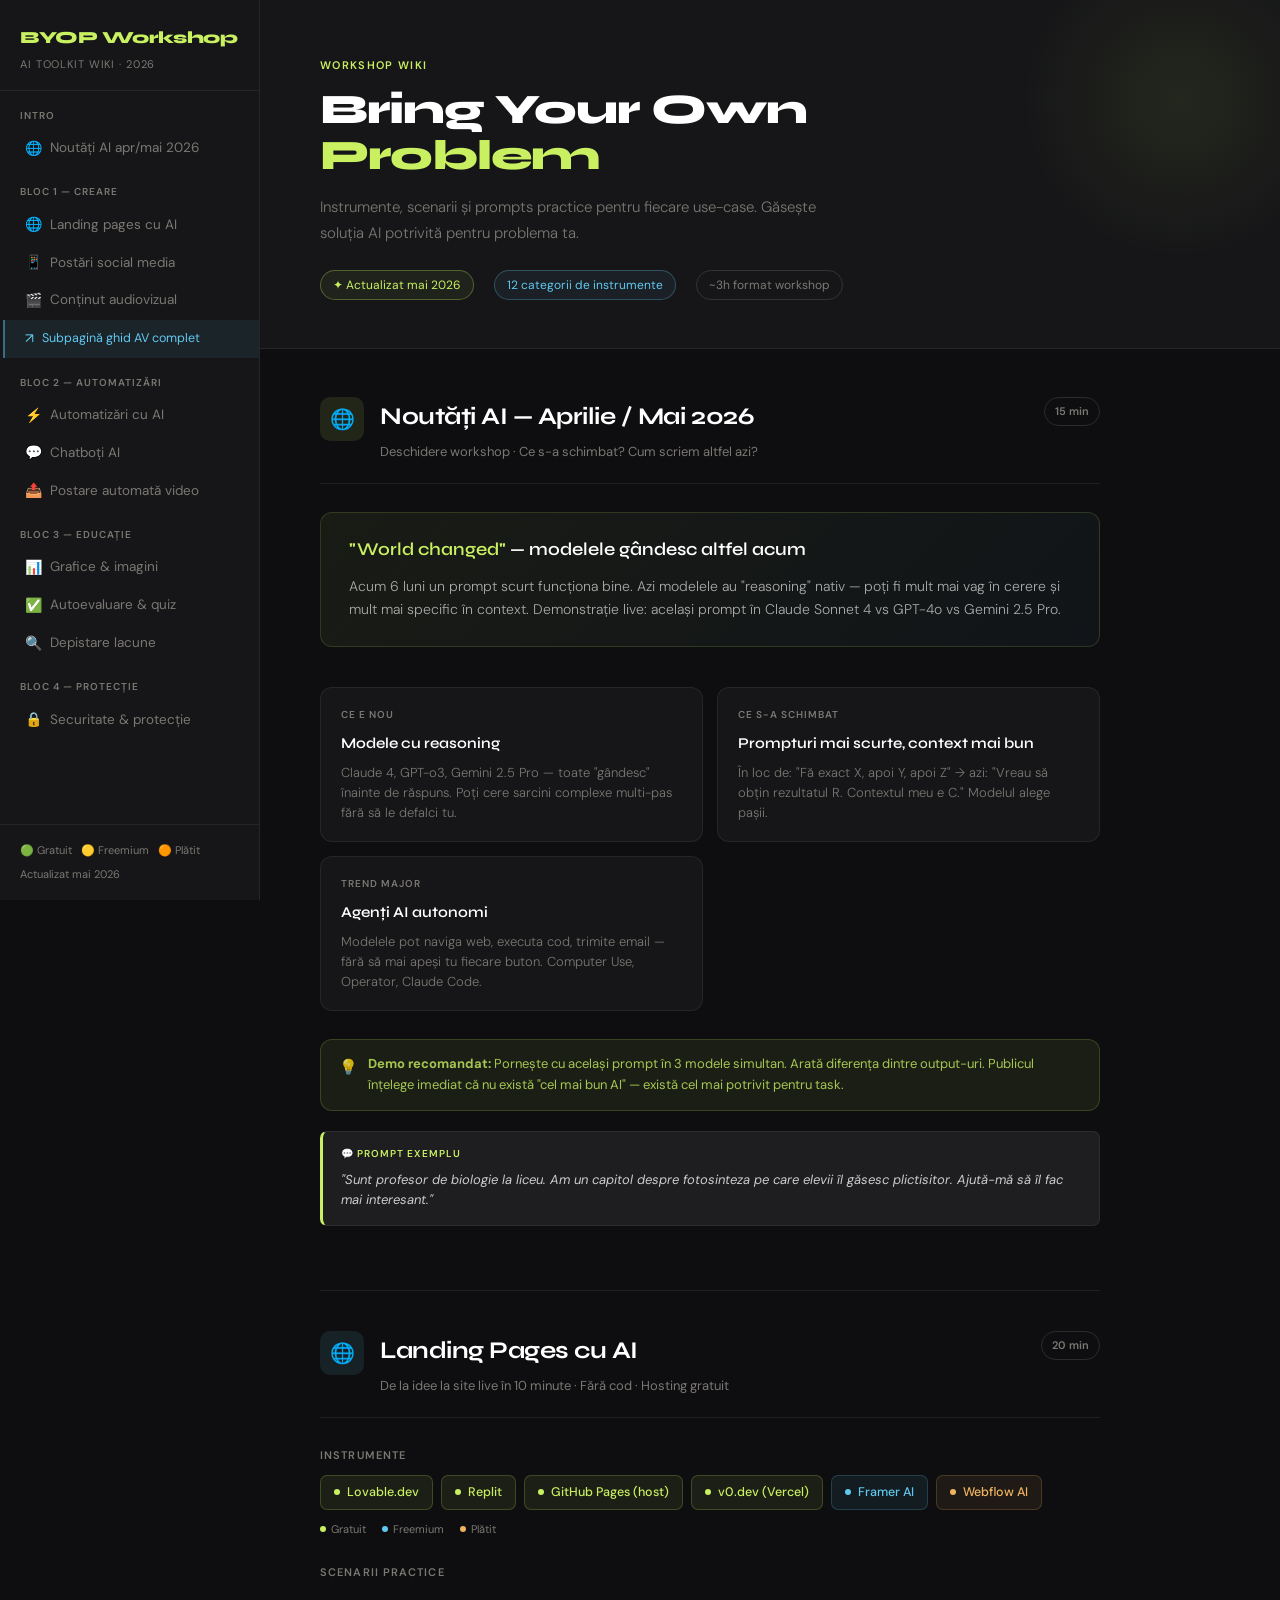
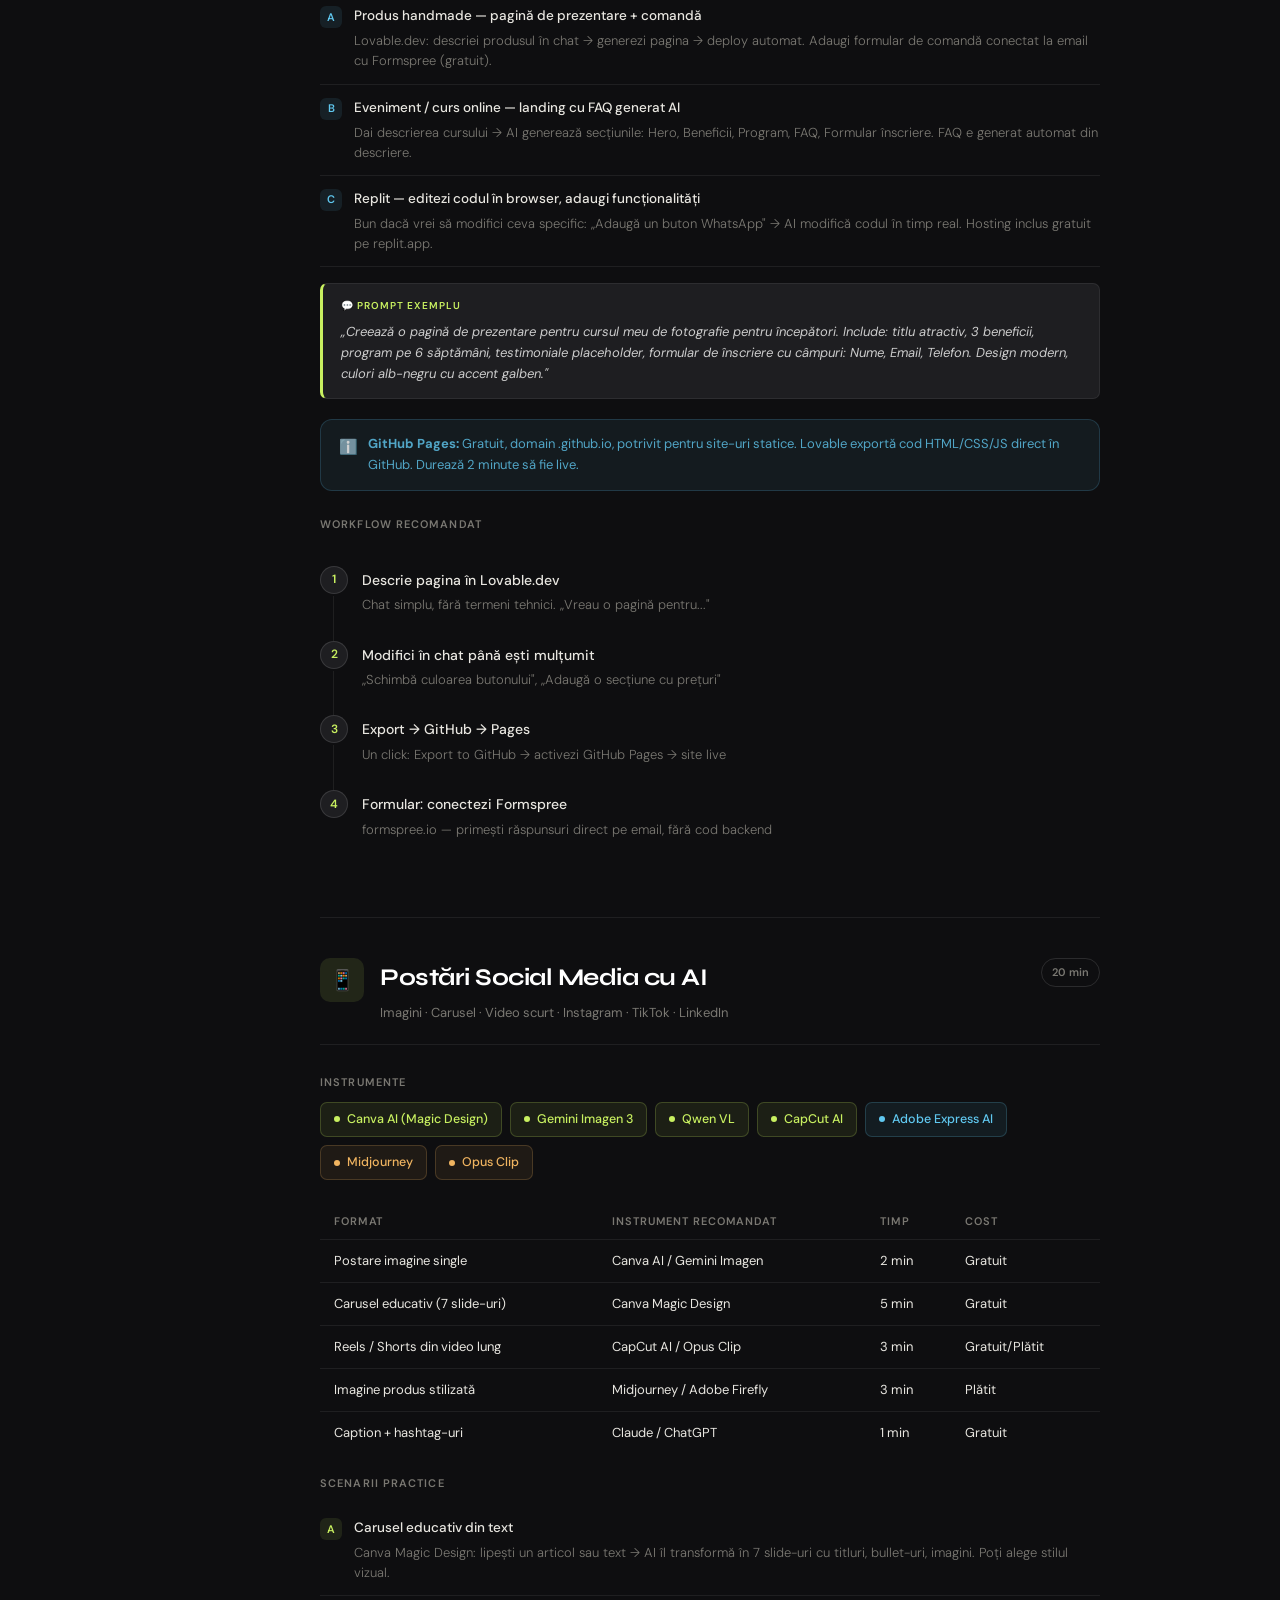
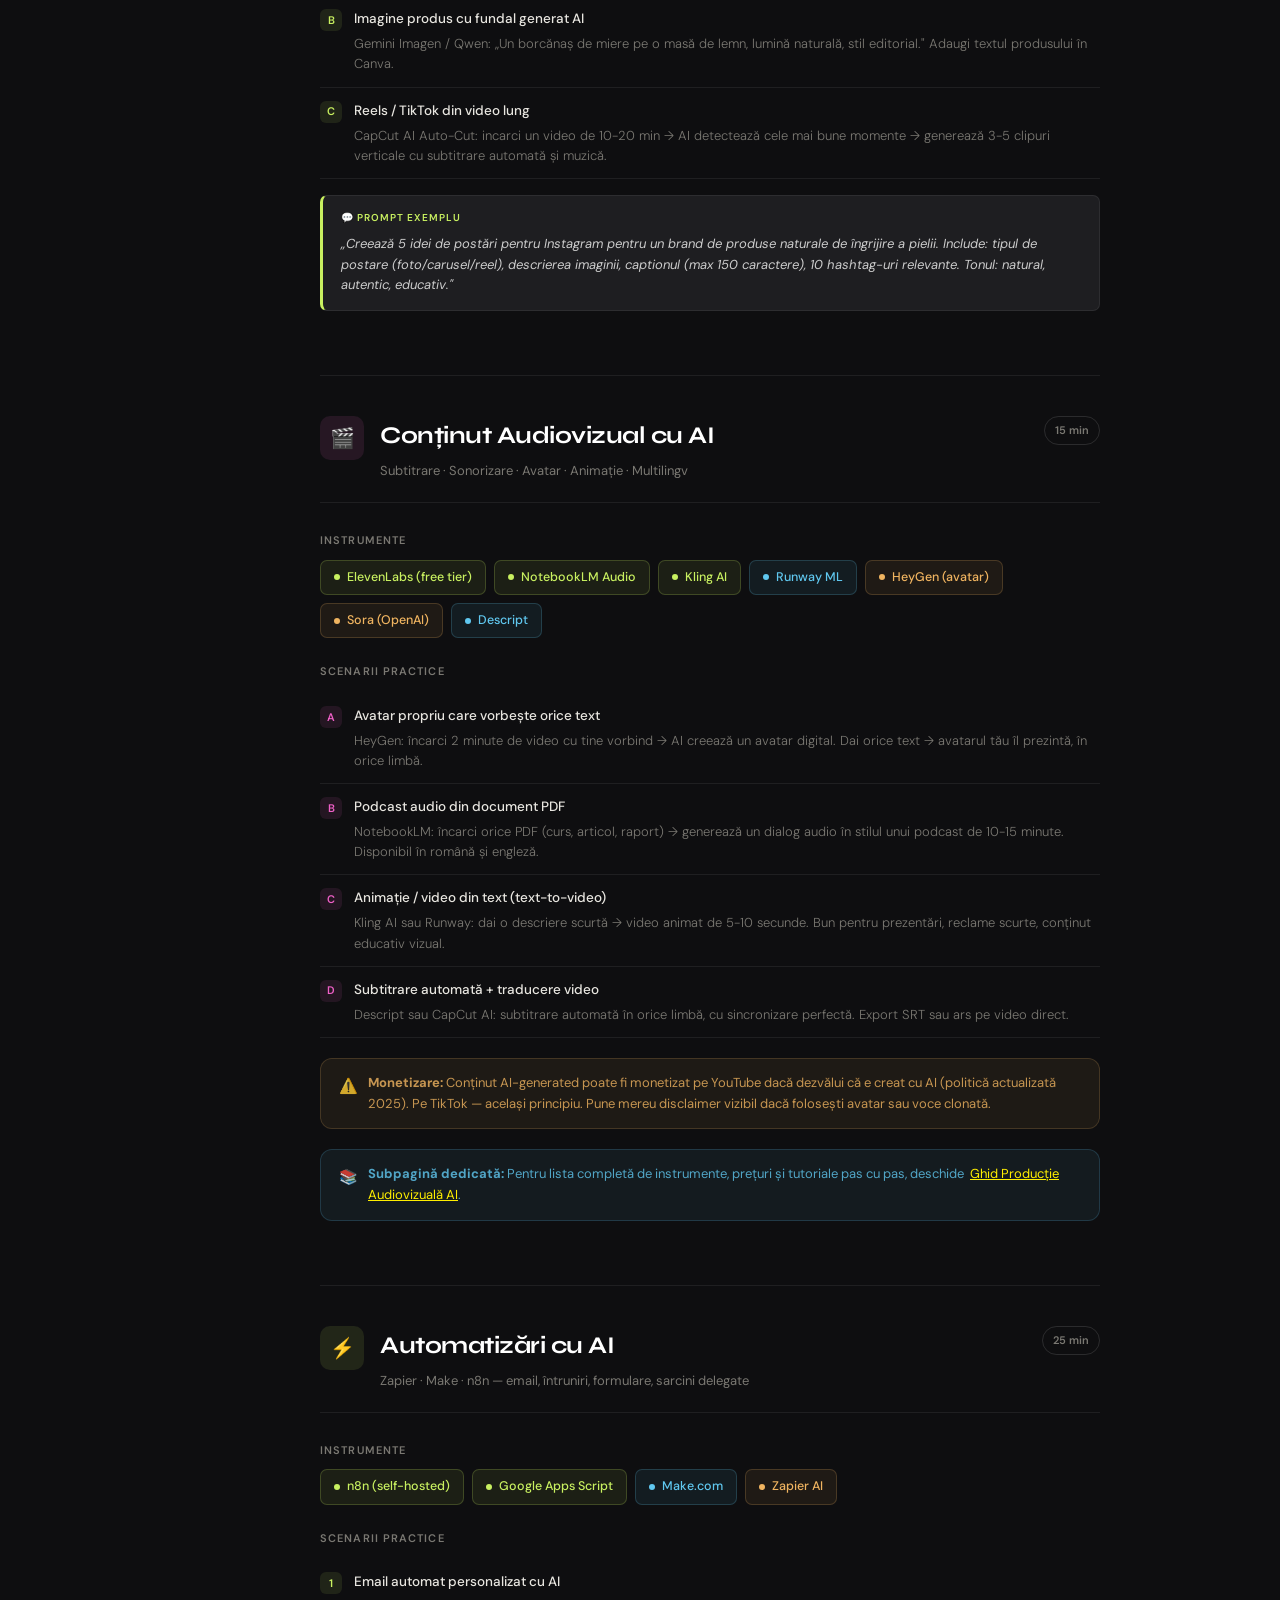
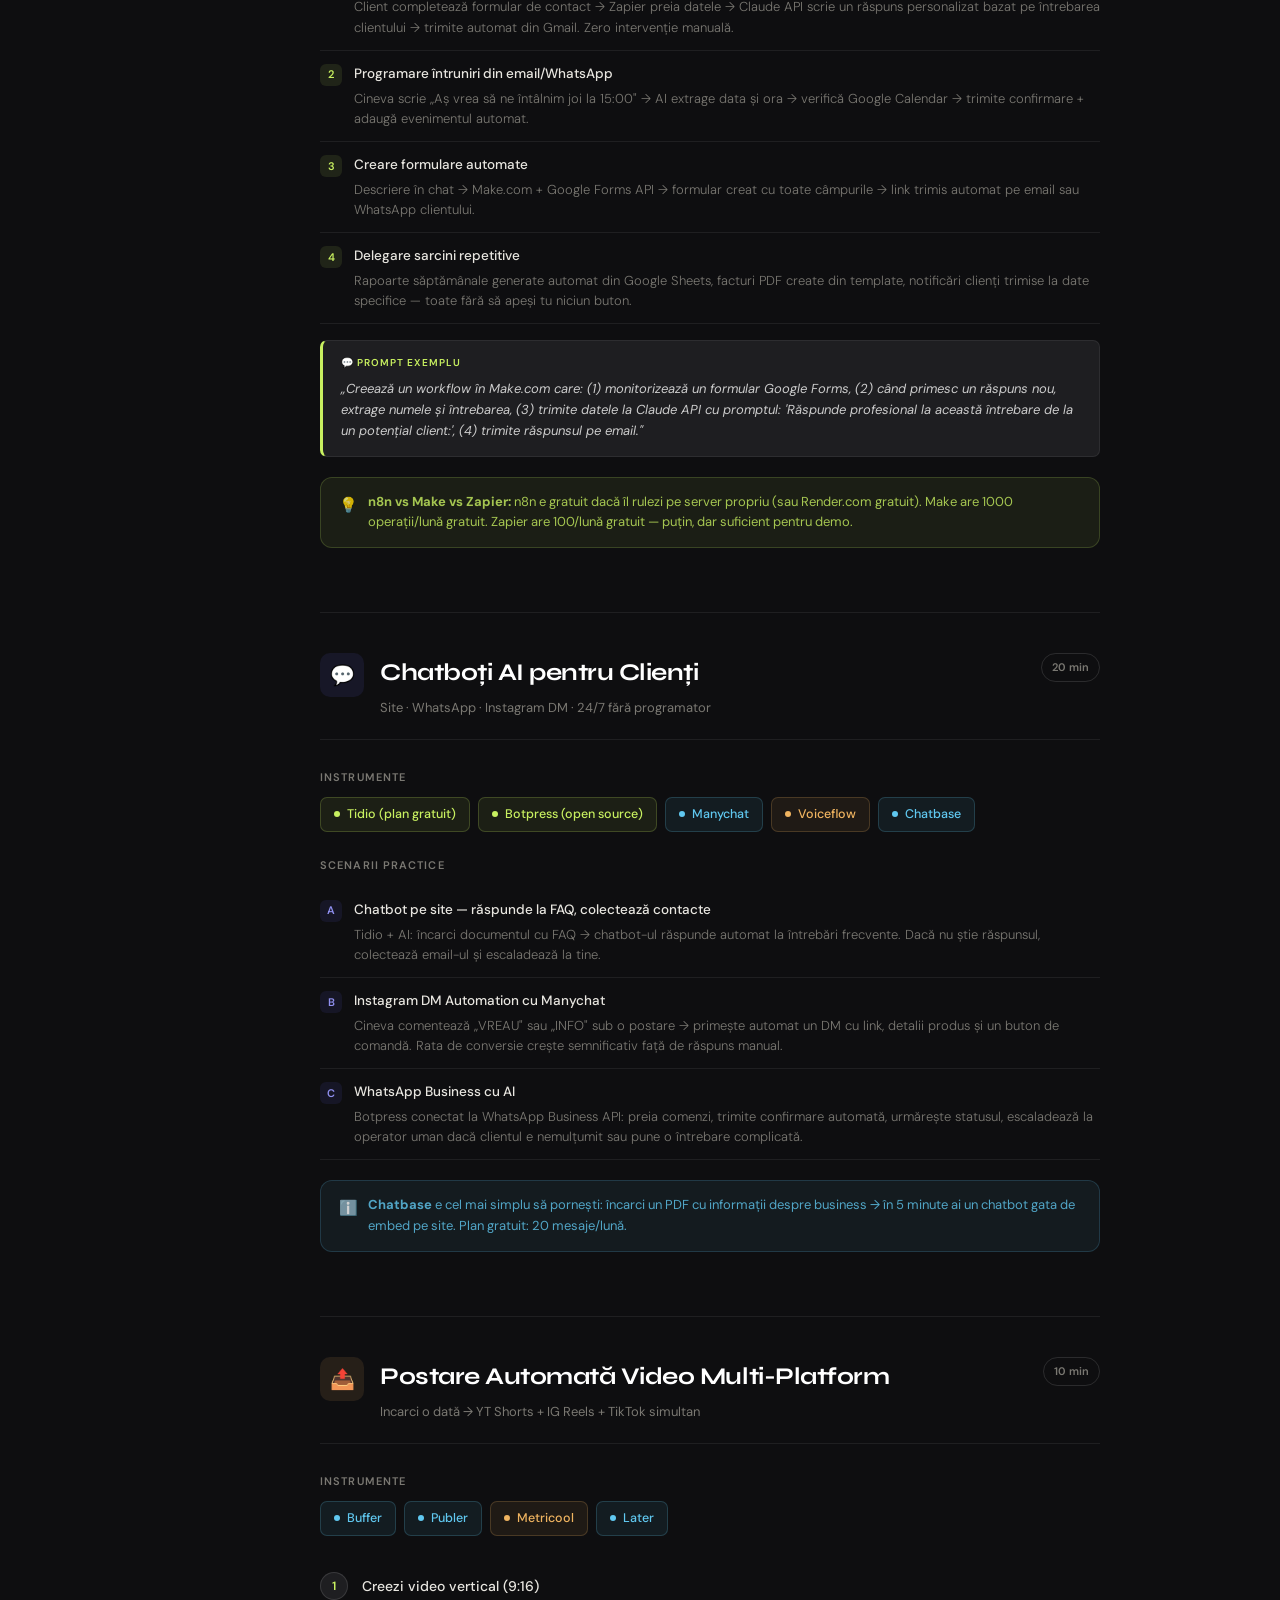
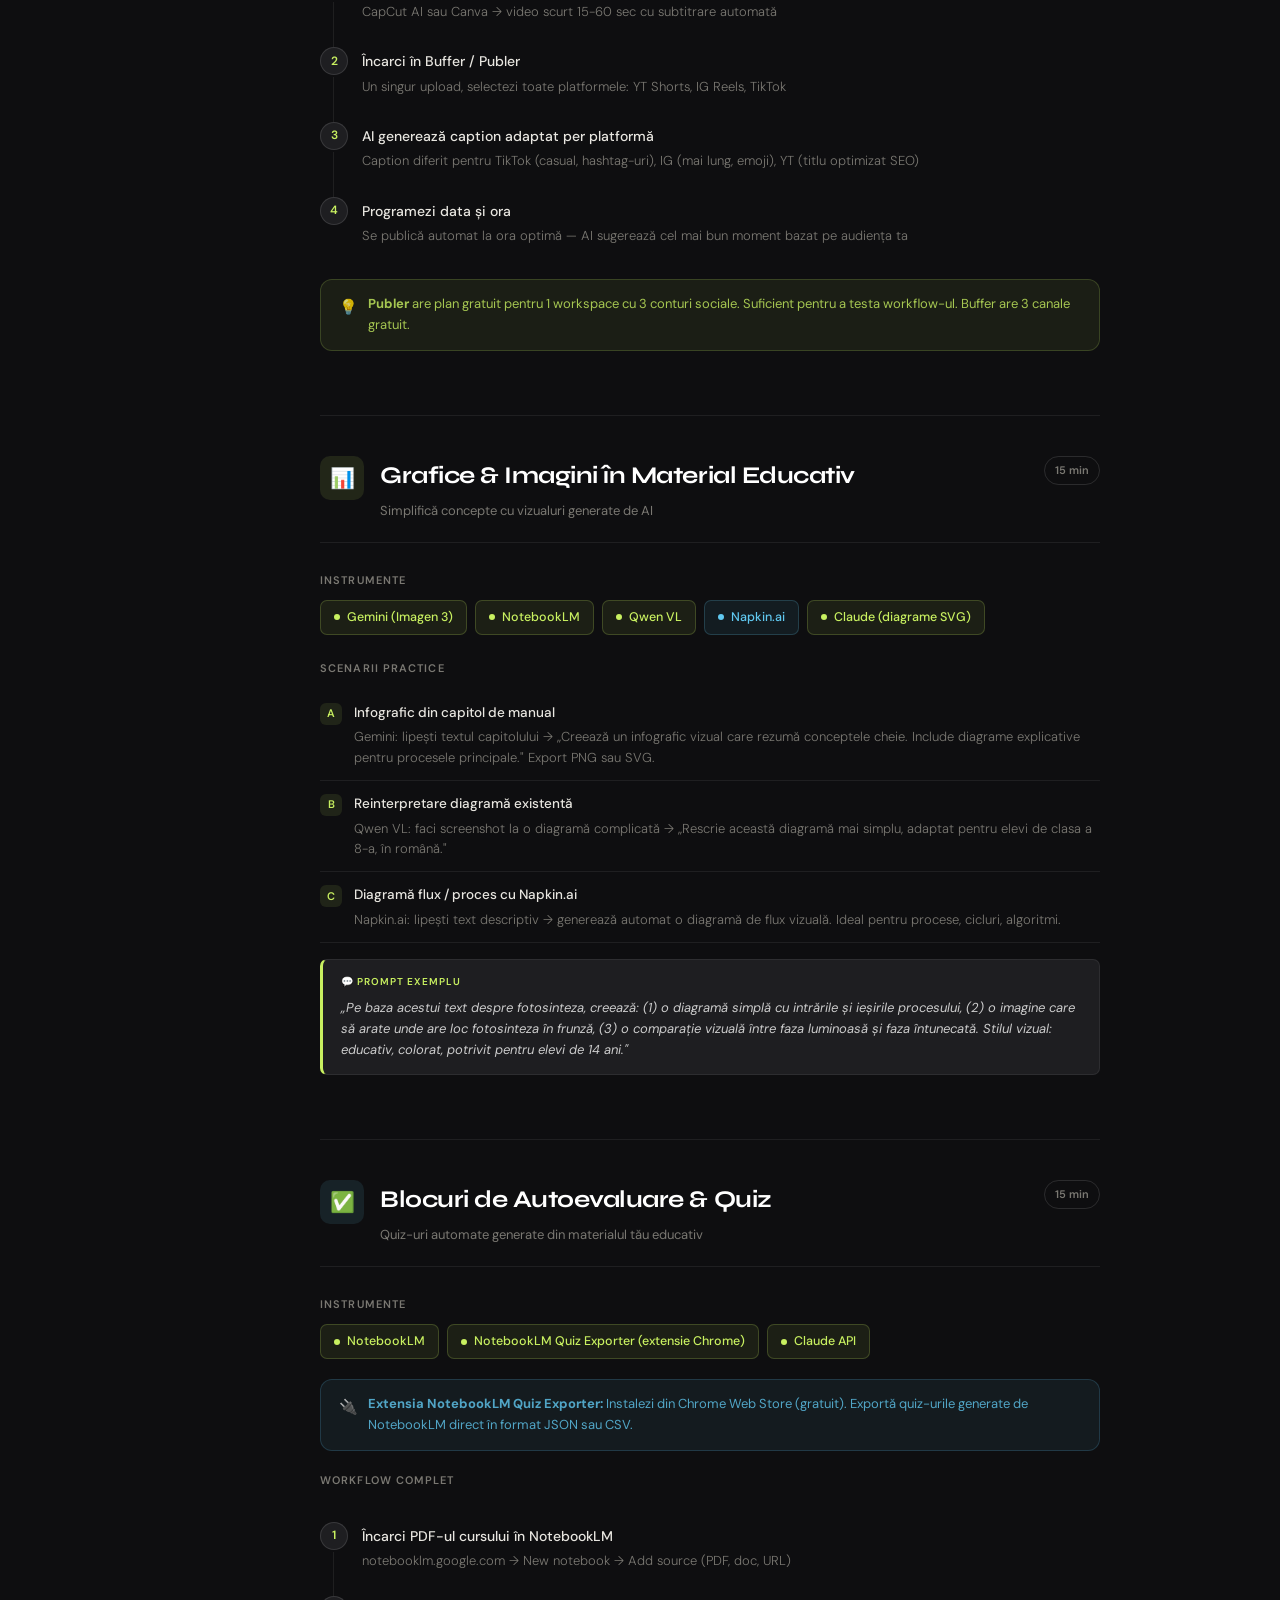
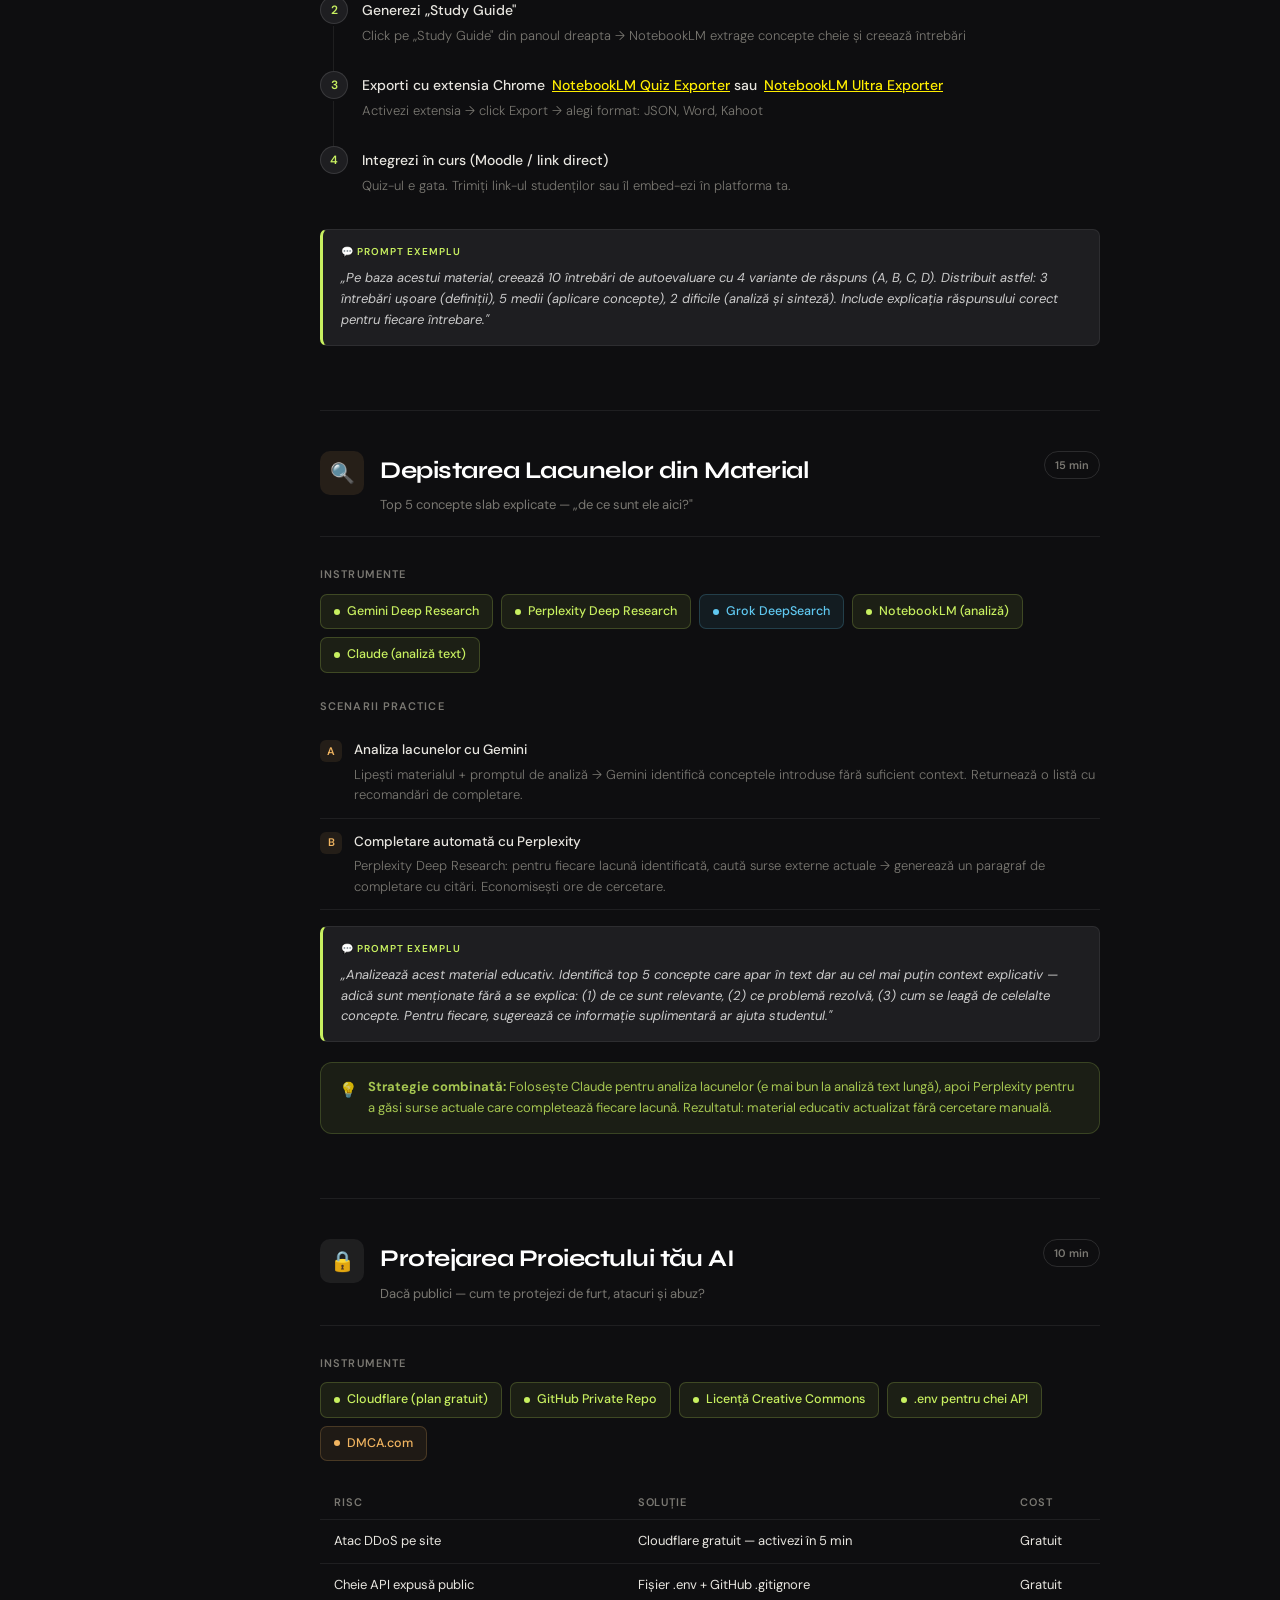
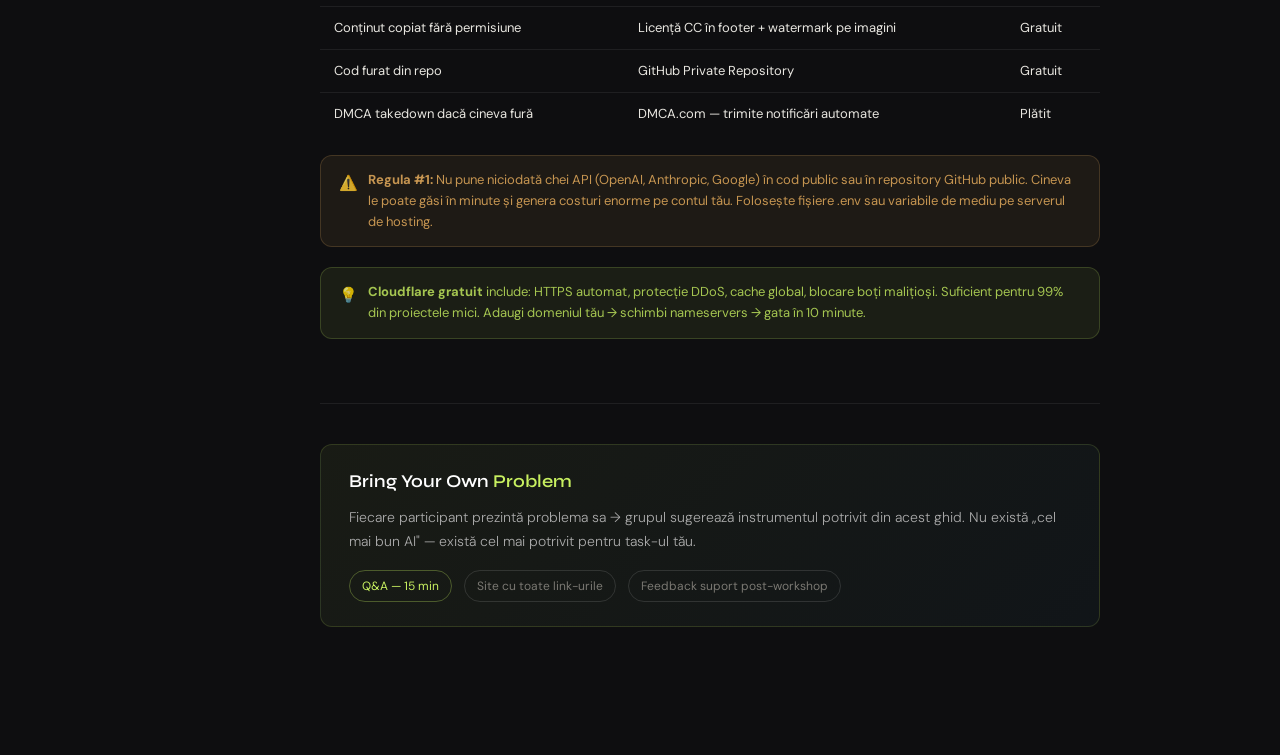
==== commit 273ba4b1: "Refactor code structure for improved readability and maintainability" ====
--- a/index.html
+++ b/index.html
@@ -25,6 +25,7 @@
         <a href="#landing" class="nav-link"><span class="nav-icon">🌐</span> Landing pages cu AI</a>
         <a href="#social" class="nav-link"><span class="nav-icon">📱</span> Postări social media</a>
         <a href="#av" class="nav-link"><span class="nav-icon">🎬</span> Conținut audiovizual</a>
+        <a href="ghid_productie_audiovisuala_ai.html" style="display: flex; align-items: center; gap: 8px; padding: 7px 20px; color: var(--accent2); text-decoration: none; font-size: 12.5px; border-left: 2px solid rgba(96, 200, 240, 0.45); background: rgba(96, 200, 240, 0.08)"><span class="nav-icon">↗</span> Subpagină ghid AV complet</a>
 
         <div class="nav-section-label">Bloc 2 — Automatizări</div>
         <a href="#automation" class="nav-link"><span class="nav-icon">⚡</span> Automatizări cu AI</a>
@@ -72,9 +73,9 @@
             </div>
 
             <div class="intro-block">
-              <div class="quote"><span>„Все меняется"</span> — modelele gândesc altfel acum</div>
+              <div class="quote"><span>"World changed"</span> — modelele gândesc altfel acum</div>
               <p style="font-size: 14px; color: #aaa; font-weight: 300">
-                Acum 6 luni un prompt scurt funcționa bine. Azi modelele au „reasoning" nativ — poți fi mult mai vag în cerere și mult mai specific în context. Demonstrație live: același prompt în
+                Acum 6 luni un prompt scurt funcționa bine. Azi modelele au "reasoning" nativ — poți fi mult mai vag în cerere și mult mai specific în context. Demonstrație live: același prompt în
                 Claude Sonnet 4 vs GPT-4o vs Gemini 2.5 Pro.
               </p>
             </div>
@@ -83,12 +84,12 @@
               <div class="card">
                 <div class="card-label">Ce e nou</div>
                 <div class="card-title">Modele cu reasoning</div>
-                <div class="card-desc">Claude 4, GPT-o3, Gemini 2.5 Pro — toate „gândesc" înainte de răspuns. Poți cere sarcini complexe multi-pas fără să le defalci tu.</div>
+                <div class="card-desc">Claude 4, GPT-o3, Gemini 2.5 Pro — toate "gândesc" înainte de răspuns. Poți cere sarcini complexe multi-pas fără să le defalci tu.</div>
               </div>
               <div class="card">
                 <div class="card-label">Ce s-a schimbat</div>
                 <div class="card-title">Prompturi mai scurte, context mai bun</div>
-                <div class="card-desc">În loc de: „Fă exact X, apoi Y, apoi Z" → azi: „Vreau să obțin rezultatul R. Contextul meu e C." Modelul alege pașii.</div>
+                <div class="card-desc">În loc de: "Fă exact X, apoi Y, apoi Z" → azi: "Vreau să obțin rezultatul R. Contextul meu e C." Modelul alege pașii.</div>
               </div>
               <div class="card">
                 <div class="card-label">Trend major</div>
@@ -100,12 +101,12 @@
             <div class="callout tip">
               <span class="callout-icon">💡</span>
               <div>
-                <strong>Demo recomandat:</strong> Pornește cu același prompt în 3 modele simultan. Arată diferența dintre output-uri. Publicul înțelege imediat că nu există „cel mai bun AI" — există
+                <strong>Demo recomandat:</strong> Pornește cu același prompt în 3 modele simultan. Arată diferența dintre output-uri. Publicul înțelege imediat că nu există "cel mai bun AI" — există
                 cel mai potrivit pentru task.
               </div>
             </div>
 
-            <div class="prompt-block">„Sunt profesor de biologie la liceu. Am un capitol despre fotosinteza pe care elevii îl găsesc plictisitor. Ajută-mă să îl fac mai interesant."</div>
+            <div class="prompt-block">"Sunt profesor de biologie la liceu. Am un capitol despre fotosinteza pe care elevii îl găsesc plictisitor. Ajută-mă să îl fac mai interesant."</div>
           </section>
 
           <hr />
@@ -440,6 +441,11 @@
                 <strong>Monetizare:</strong> Conținut AI-generated poate fi monetizat pe YouTube dacă dezvălui că e creat cu AI (politică actualizată 2025). Pe TikTok — același principiu. Pune mereu
                 disclaimer vizibil dacă folosești avatar sau voce clonată.
               </div>
+            </div>
+
+            <div class="callout info" style="margin-top: 14px">
+              <span class="callout-icon">📚</span>
+              <div><strong>Subpagină dedicată:</strong> Pentru lista completă de instrumente, prețuri și tutoriale pas cu pas, deschide <a href="ghid_productie_audiovisuala_ai.html" target="_blank" rel="noopener">Ghid Producție Audiovizuală AI</a>.</div>
             </div>
           </section>
 
--- a/style.css
+++ b/style.css
@@ -54,7 +54,14 @@
   padding: 24px 20px 16px;
   border-bottom: 1px solid var(--border);
 }
-.nav-logo-title {
+.nav-logo-title{
+  font-family: "Syne", sans-serif;
+  font-weight: 800;
+  font-size: 17px;
+  color: var(--accent);
+  letter-spacing: -0.02em;
+}
+.nav-logo-title a {
   font-family: "Syne", sans-serif;
   font-weight: 800;
   font-size: 17px;
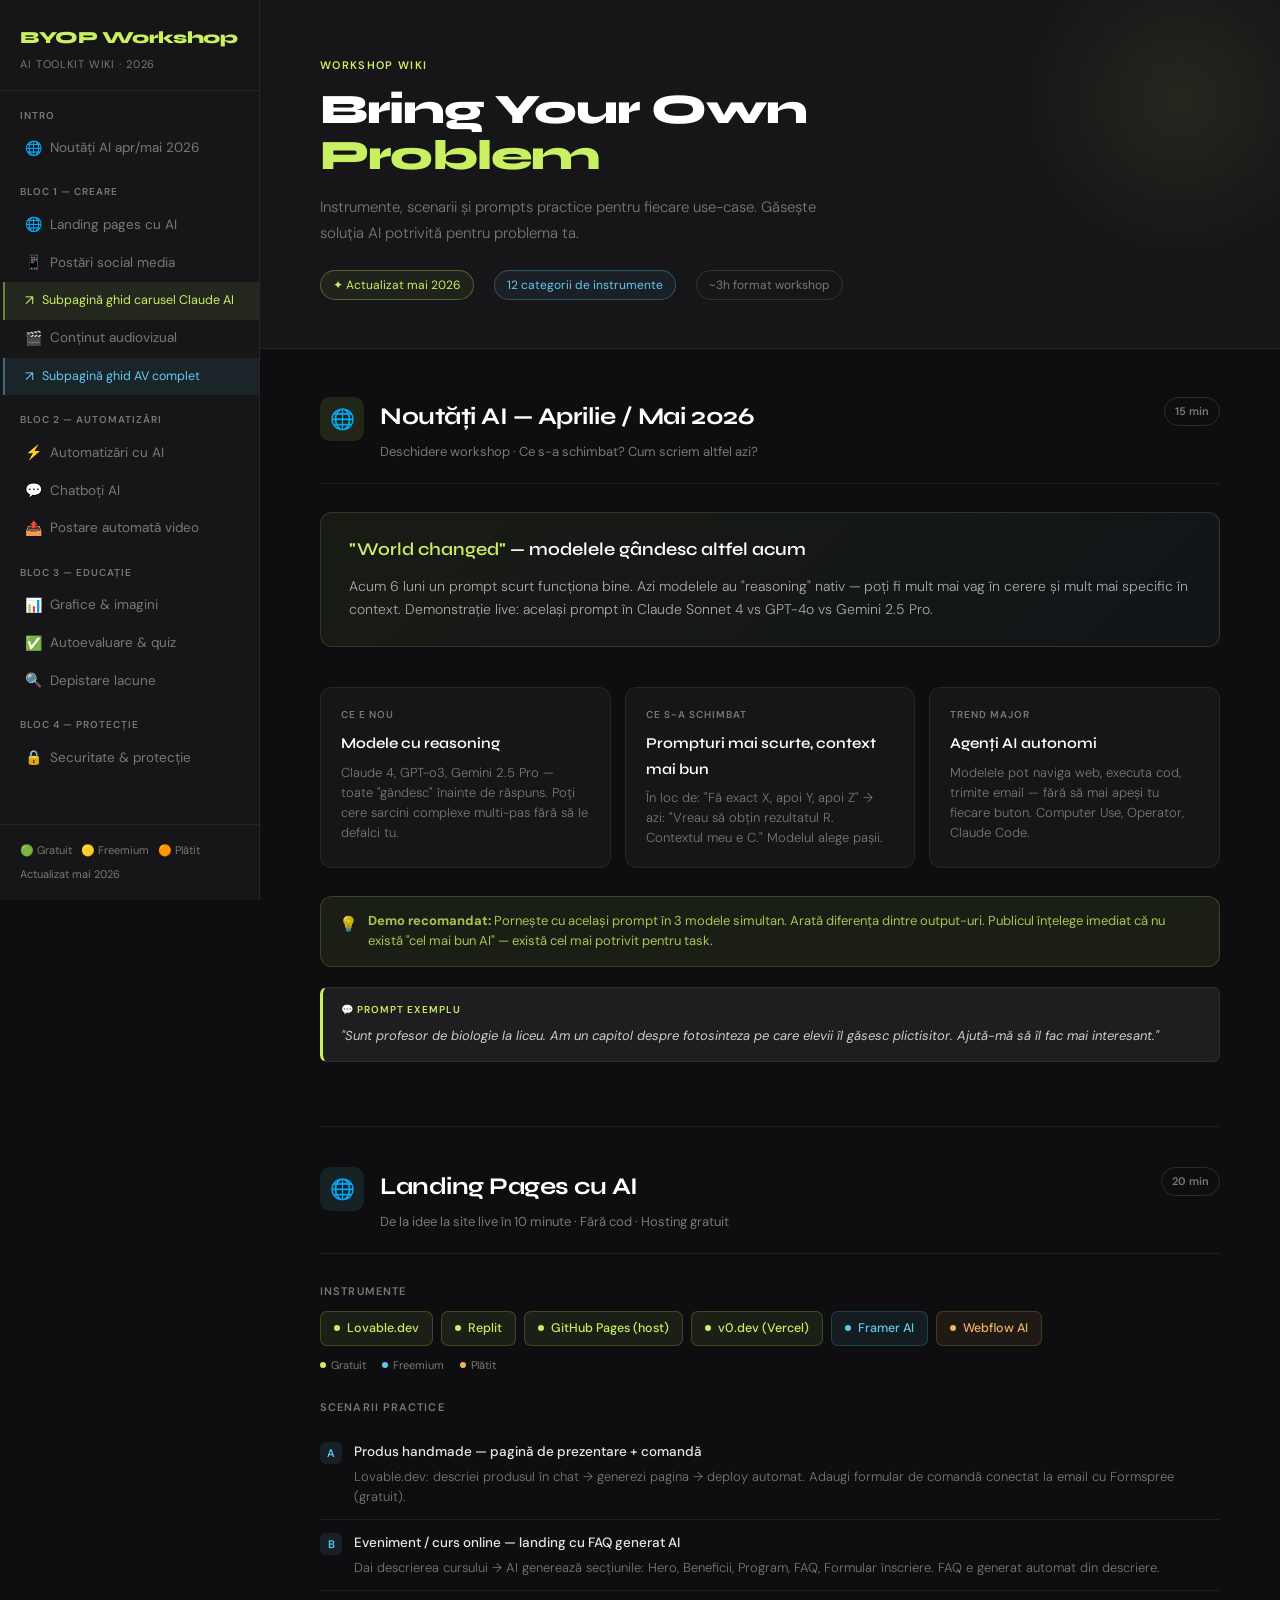
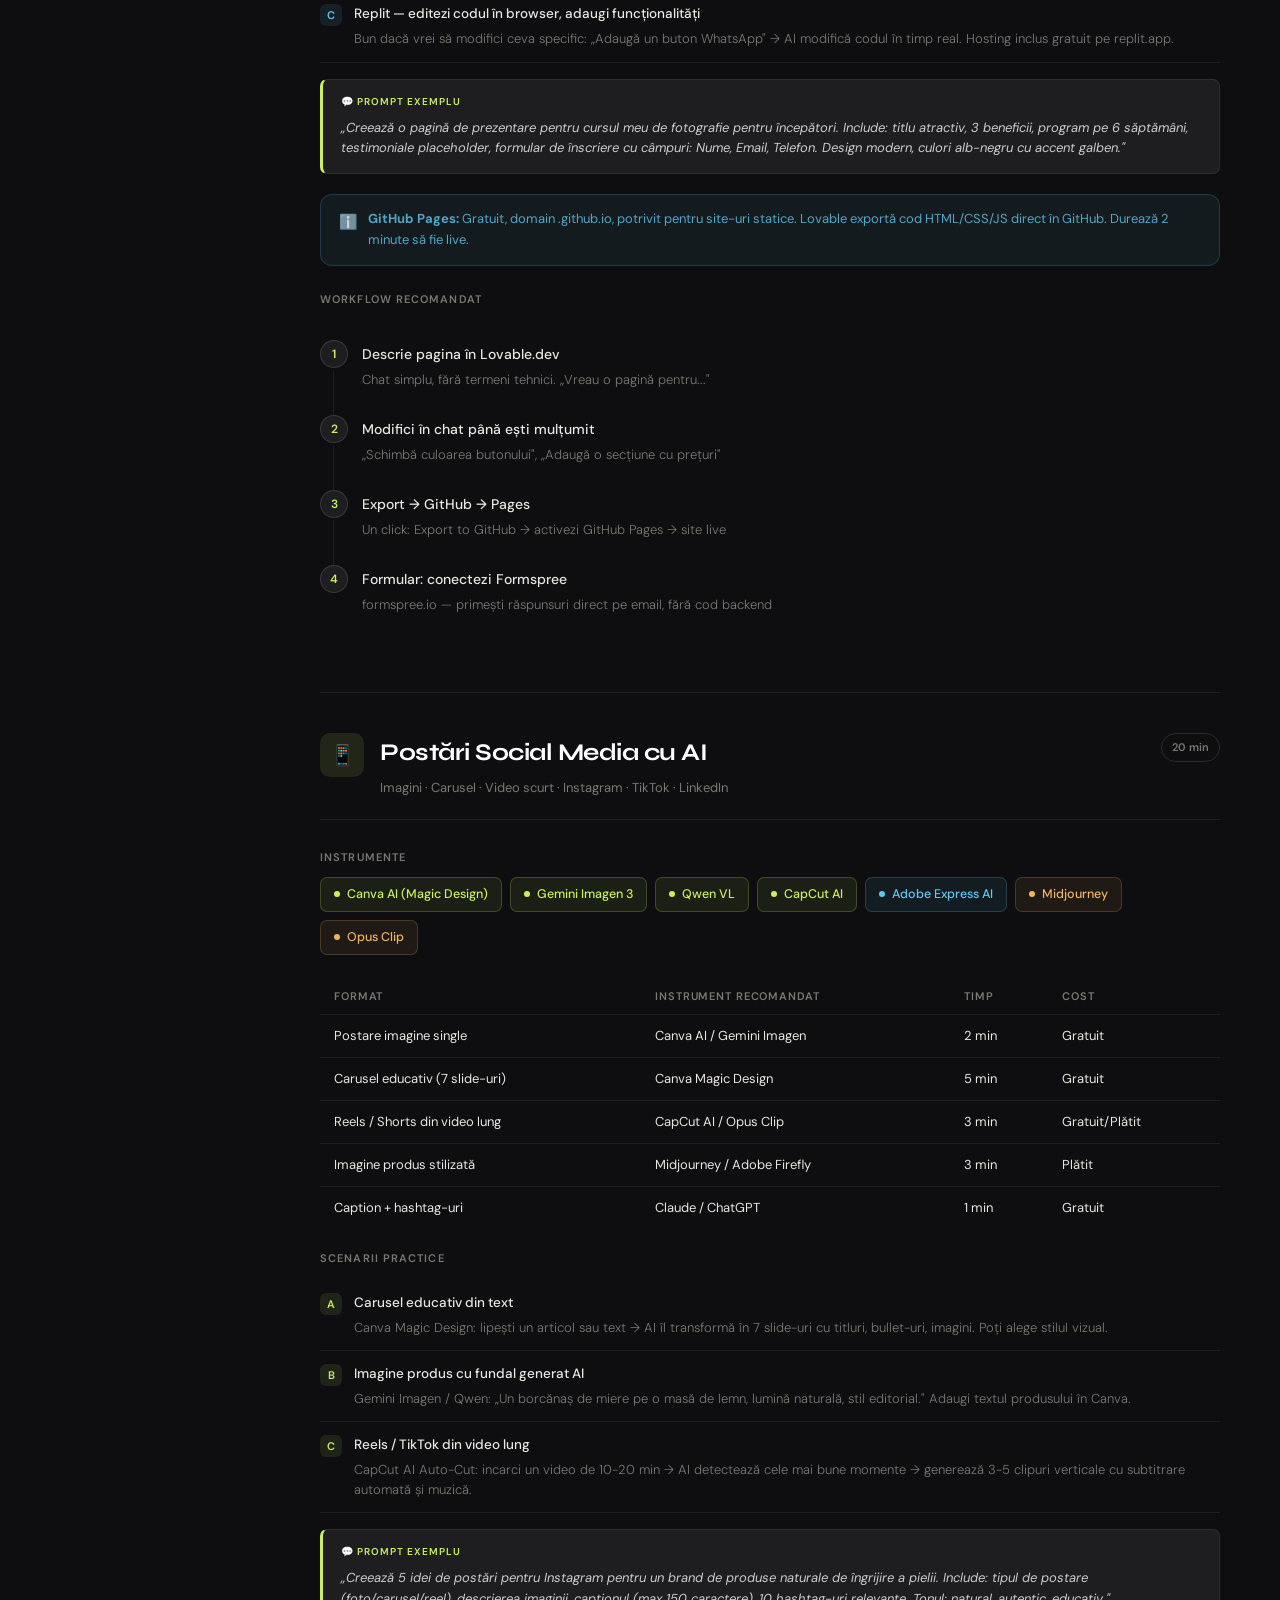
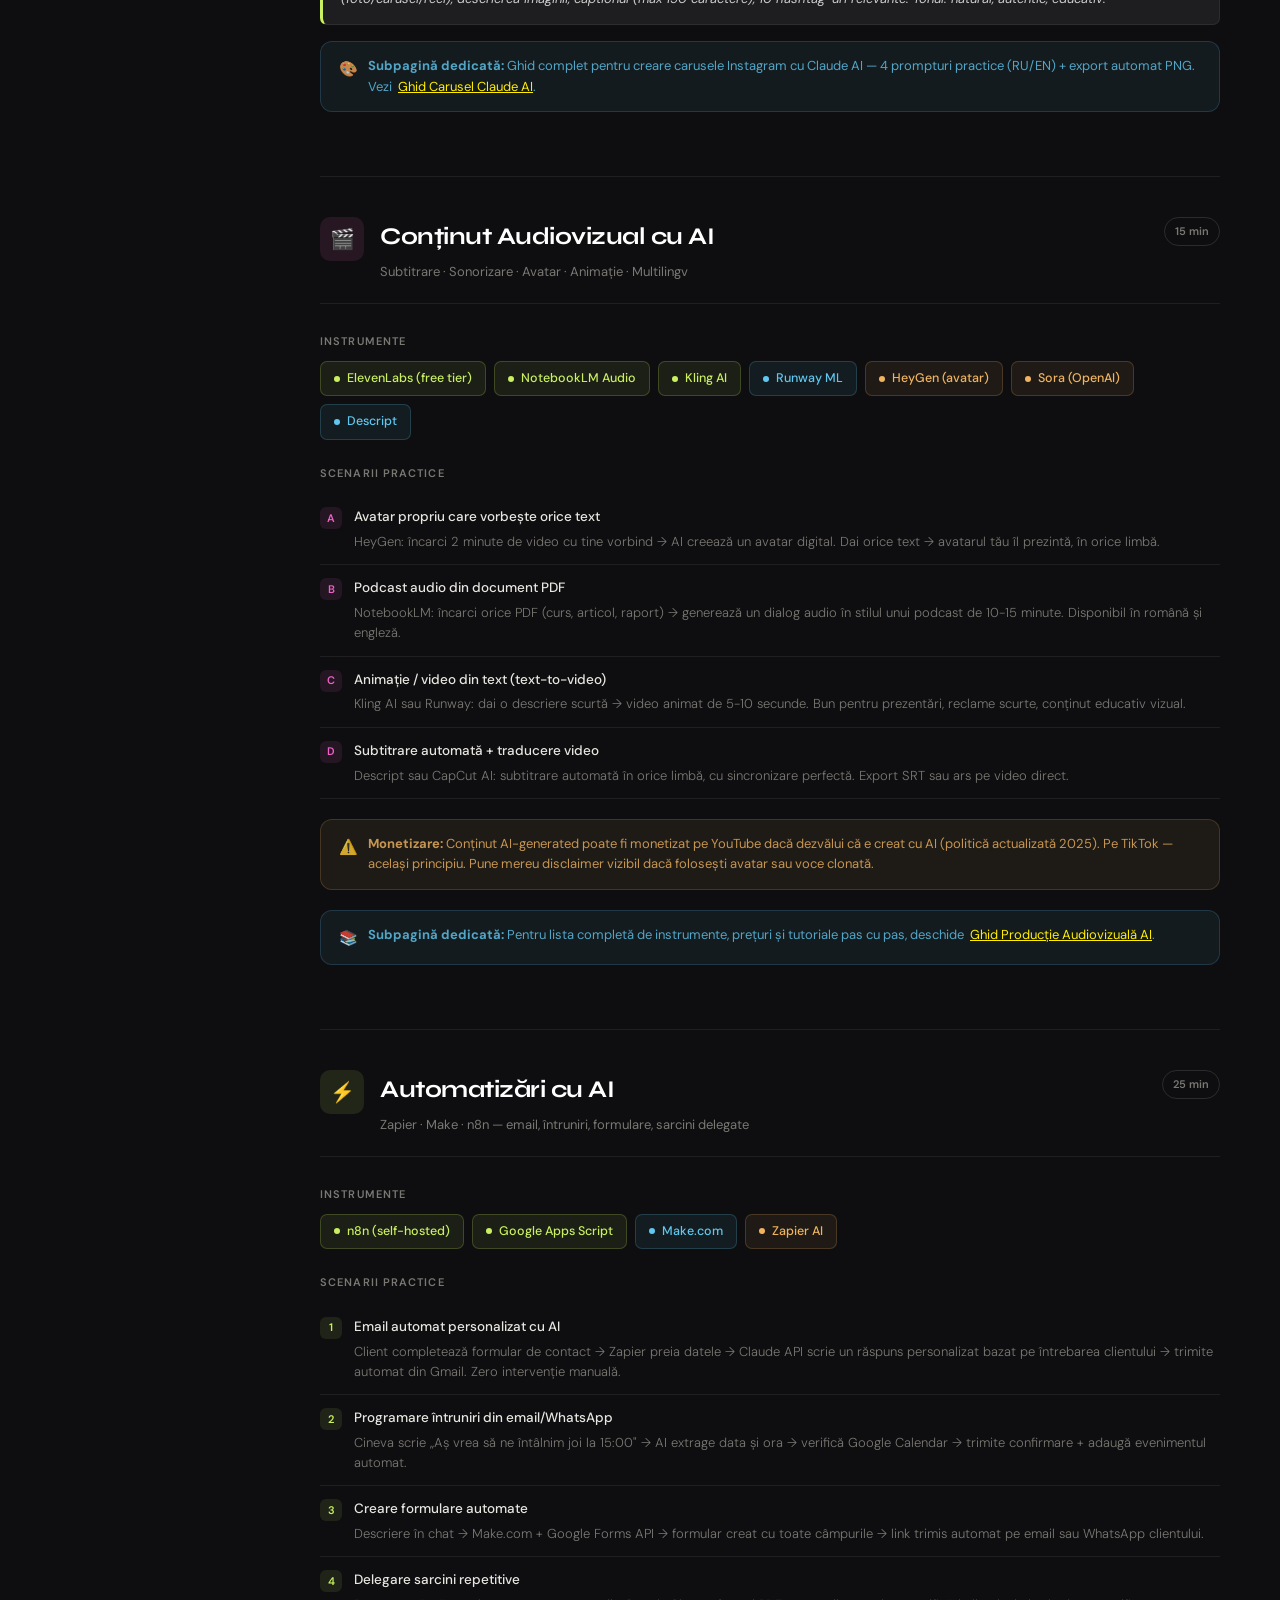
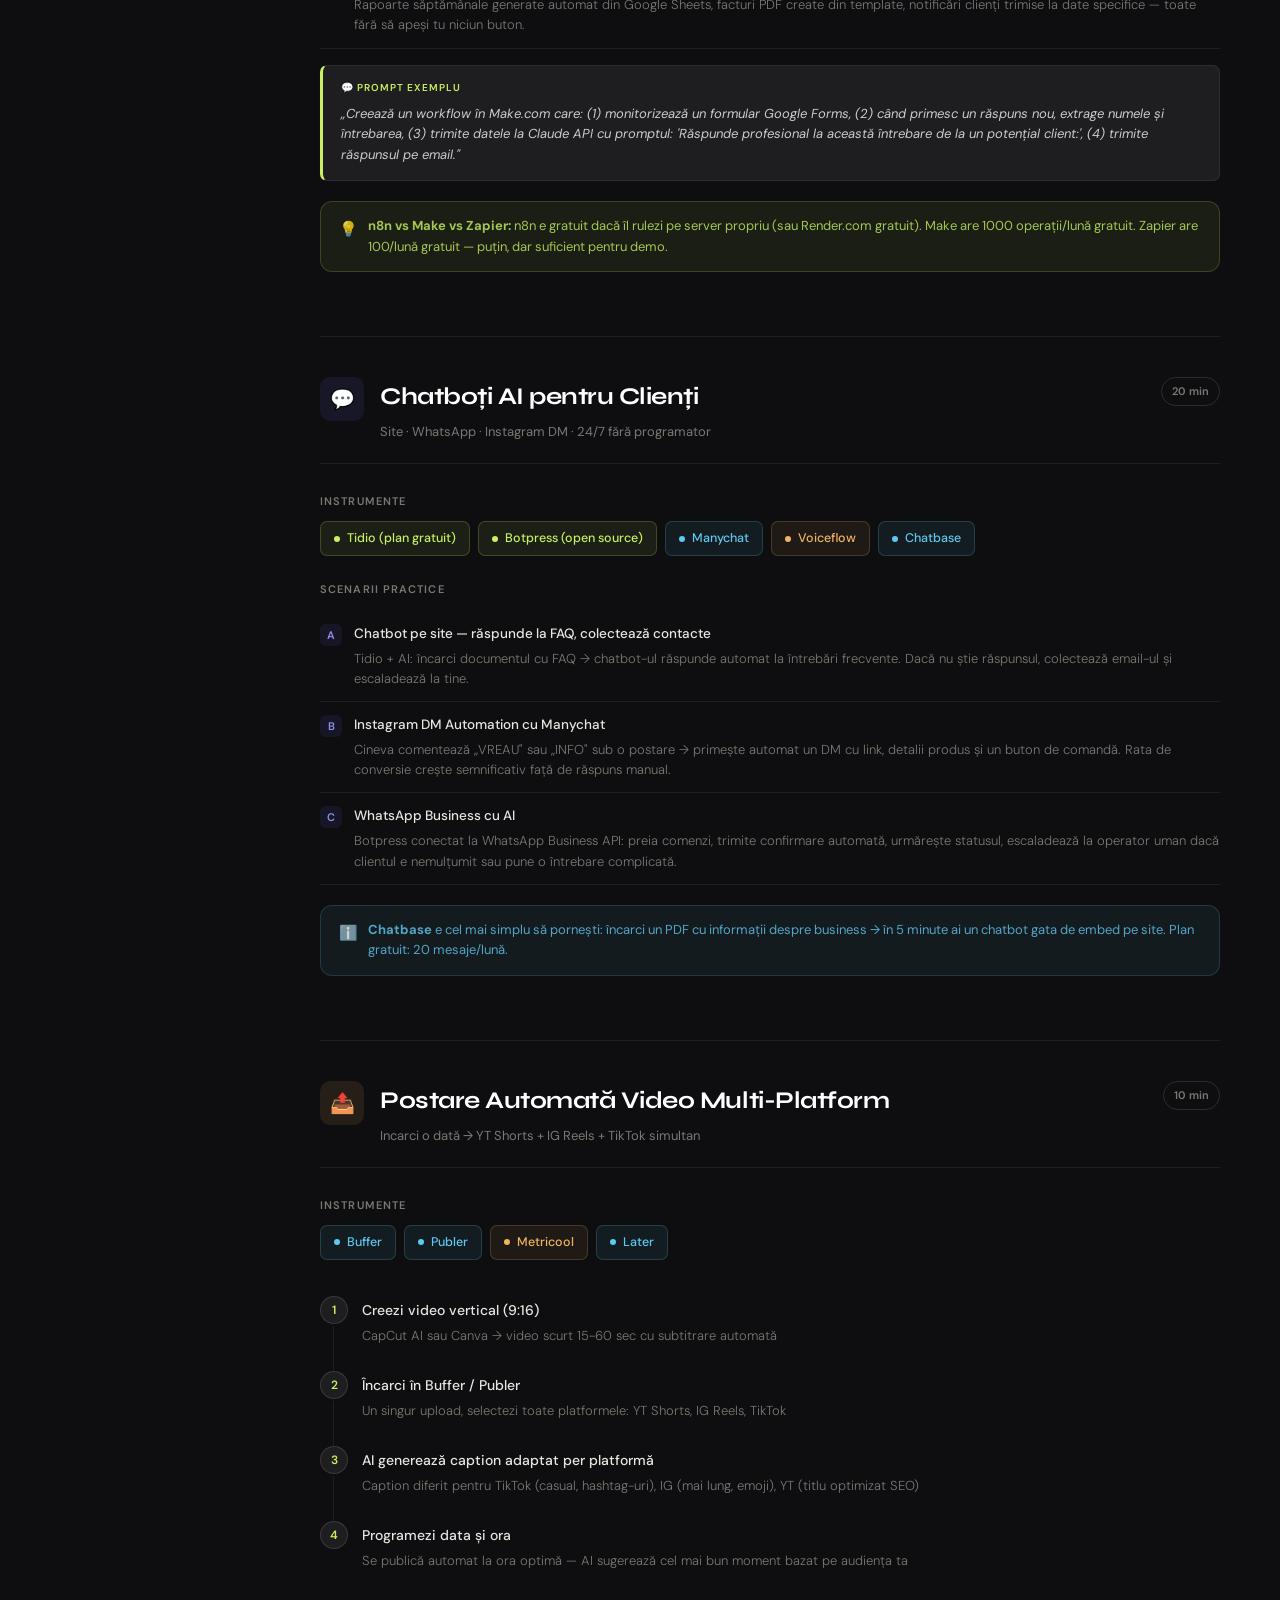
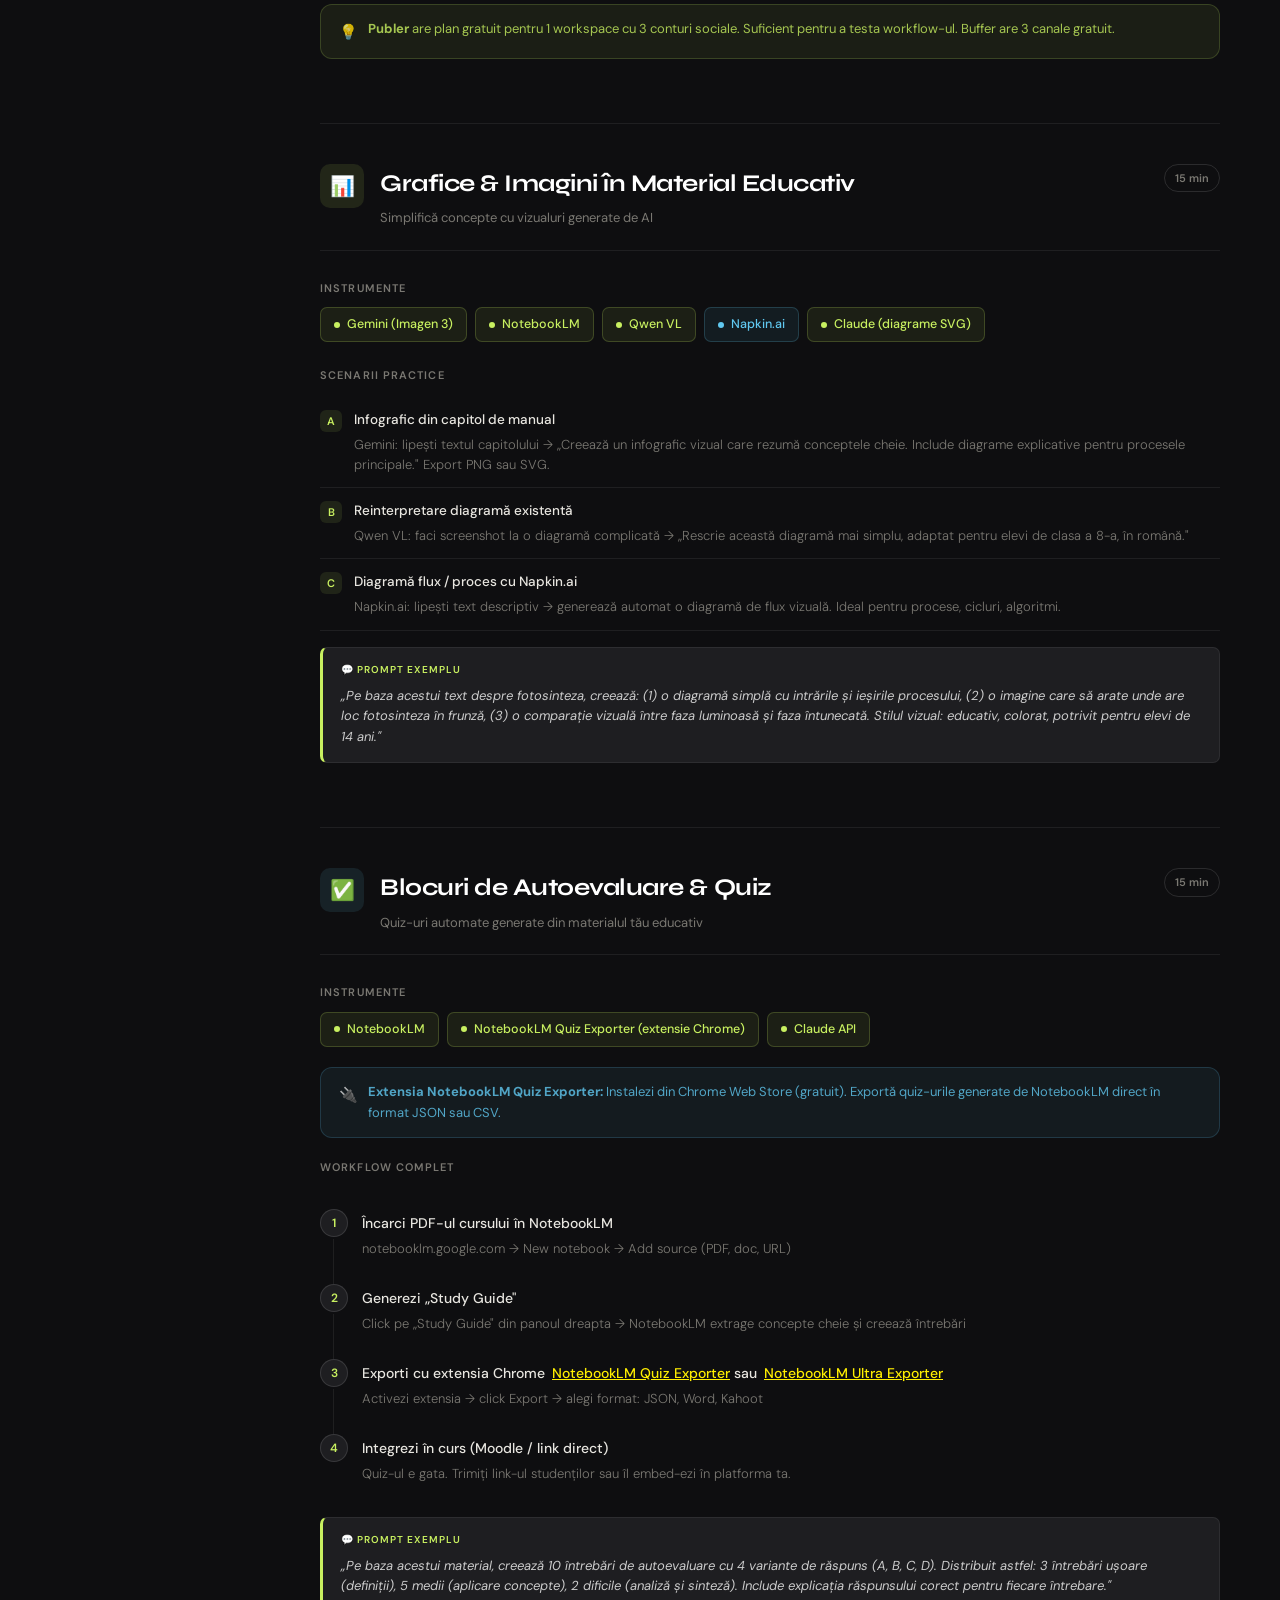
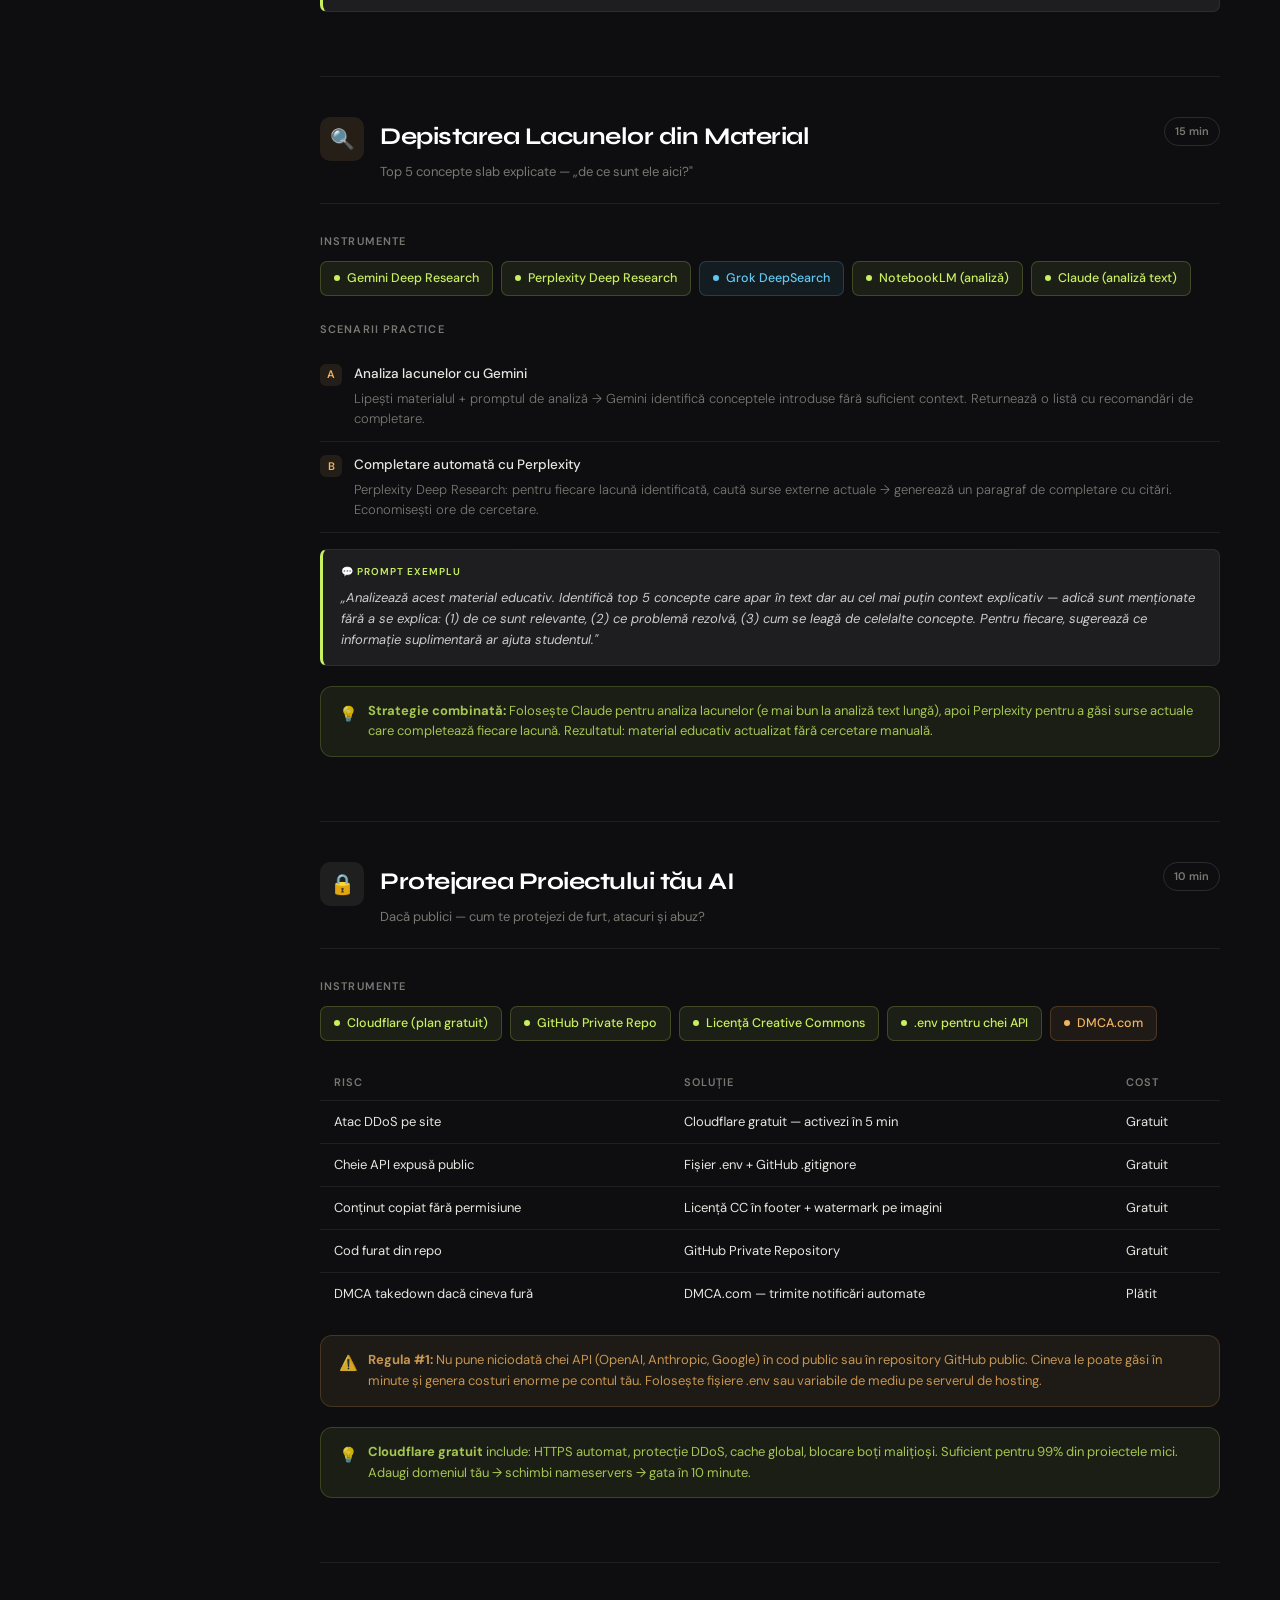
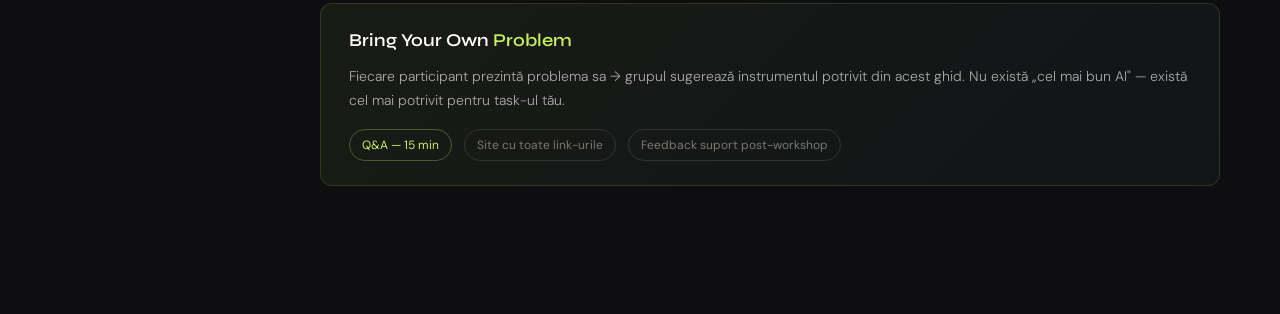
==== commit e2a1d7be: "Refactor code structure for improved readability and maintainability" ====
--- a/index.html
+++ b/index.html
@@ -24,6 +24,7 @@
         <div class="nav-section-label">Bloc 1 — Creare</div>
         <a href="#landing" class="nav-link"><span class="nav-icon">🌐</span> Landing pages cu AI</a>
         <a href="#social" class="nav-link"><span class="nav-icon">📱</span> Postări social media</a>
+        <a href="ghid_carusel_claude_ai.html" style="display: flex; align-items: center; gap: 8px; padding: 7px 20px; color: var(--accent); text-decoration: none; font-size: 12.5px; border-left: 2px solid rgba(200, 240, 96, 0.45); background: rgba(200, 240, 96, 0.08)"><span class="nav-icon">↗</span> Subpagină ghid carusel Claude AI</a>
         <a href="#av" class="nav-link"><span class="nav-icon">🎬</span> Conținut audiovizual</a>
         <a href="ghid_productie_audiovisuala_ai.html" style="display: flex; align-items: center; gap: 8px; padding: 7px 20px; color: var(--accent2); text-decoration: none; font-size: 12.5px; border-left: 2px solid rgba(96, 200, 240, 0.45); background: rgba(96, 200, 240, 0.08)"><span class="nav-icon">↗</span> Subpagină ghid AV complet</a>
 
@@ -353,6 +354,11 @@
               „Creează 5 idei de postări pentru Instagram pentru un brand de produse naturale de îngrijire a pielii. Include: tipul de postare (foto/carusel/reel), descrierea imaginii, captionul (max
               150 caractere), 10 hashtag-uri relevante. Tonul: natural, autentic, educativ."
             </div>
+
+            <div class="callout info" style="margin-top: 14px">
+              <span class="callout-icon">🎨</span>
+              <div><strong>Subpagină dedicată:</strong> Ghid complet pentru creare carusele Instagram cu Claude AI — 4 prompturi practice (RU/EN) + export automat PNG. Vezi <a href="ghid_carusel_claude_ai.html" target="_blank" rel="noopener">Ghid Carusel Claude AI</a>.</div>
+            </div>
           </section>
 
           <hr />
--- a/style.css
+++ b/style.css
@@ -1,678 +1,679 @@
 :root {
-  --bg: #0e0e10;
-  --bg2: #161618;
-  --bg3: #1e1e21;
-  --border: rgba(255, 255, 255, 0.07);
-  --border2: rgba(255, 255, 255, 0.12);
-  --text: #e8e6e0;
-  --muted: #7a7872;
-  --accent: #c8f060;
-  --accent2: #60c8f0;
-  --accent3: #f060c8;
-  --warn: #f0b460;
-  --danger: #f06060;
-  --radius: 12px;
-  --radius-sm: 7px;
+    --bg: #0e0e10;
+    --bg2: #161618;
+    --bg3: #1e1e21;
+    --border: rgba(255, 255, 255, 0.07);
+    --border2: rgba(255, 255, 255, 0.12);
+    --text: #e8e6e0;
+    --muted: #7a7872;
+    --accent: #c8f060;
+    --accent2: #60c8f0;
+    --accent3: #f060c8;
+    --warn: #f0b460;
+    --danger: #f06060;
+    --radius: 12px;
+    --radius-sm: 7px;
 }
 *,
 *::before,
 *::after {
-  box-sizing: border-box;
-  margin: 0;
-  padding: 0;
+    box-sizing: border-box;
+    margin: 0;
+    padding: 0;
 }
 
 body {
-  background: var(--bg);
-  color: var(--text);
-  font-family: "DM Sans", sans-serif;
-  font-size: 15px;
-  line-height: 1.7;
-  min-height: 100vh;
+    background: var(--bg);
+    color: var(--text);
+    font-family: "DM Sans", sans-serif;
+    font-size: 15px;
+    line-height: 1.7;
+    min-height: 100vh;
 }
 
 /* LAYOUT */
 .shell {
-  display: flex;
-  min-height: 100vh;
+    display: flex;
+    min-height: 100vh;
 }
 
 /* SIDEBAR */
 nav {
-  width: 260px;
-  flex-shrink: 0;
-  background: var(--bg2);
-  border-right: 1px solid var(--border);
-  position: sticky;
-  top: 0;
-  height: 100vh;
-  overflow-y: auto;
-  display: flex;
-  flex-direction: column;
+    width: 260px;
+    flex-shrink: 0;
+    background: var(--bg2);
+    border-right: 1px solid var(--border);
+    position: sticky;
+    top: 0;
+    height: 100vh;
+    overflow-y: auto;
+    display: flex;
+    flex-direction: column;
 }
 .nav-logo {
-  padding: 24px 20px 16px;
-  border-bottom: 1px solid var(--border);
-}
-.nav-logo-title{
-  font-family: "Syne", sans-serif;
-  font-weight: 800;
-  font-size: 17px;
-  color: var(--accent);
-  letter-spacing: -0.02em;
-}
-.nav-logo-title a {
-  font-family: "Syne", sans-serif;
-  font-weight: 800;
-  font-size: 17px;
-  color: var(--accent);
-  letter-spacing: -0.02em;
-}
+    padding: 24px 20px 16px;
+    border-bottom: 1px solid var(--border);
+}
+.nav-logo-title {
+    font-family: "Syne", sans-serif;
+    font-weight: 800;
+    font-size: 17px;
+    color: var(--accent);
+    letter-spacing: -0.02em;
+}
+/* .nav-logo-title a {
+    font-family: "Syne", sans-serif;
+    font-weight: 800;
+    font-size: 17px;
+    color: var(--accent);
+    letter-spacing: -0.02em;
+} */
 .nav-logo-sub {
-  font-size: 11px;
-  color: var(--muted);
-  margin-top: 2px;
-  text-transform: uppercase;
-  letter-spacing: 0.08em;
+    font-size: 11px;
+    color: var(--muted);
+    margin-top: 2px;
+    text-transform: uppercase;
+    letter-spacing: 0.08em;
 }
 .nav-section-label {
-  font-size: 10px;
-  font-weight: 600;
-  text-transform: uppercase;
-  letter-spacing: 0.1em;
-  color: var(--muted);
-  padding: 16px 20px 6px;
+    font-size: 10px;
+    font-weight: 600;
+    text-transform: uppercase;
+    letter-spacing: 0.1em;
+    color: var(--muted);
+    padding: 16px 20px 6px;
 }
 nav a {
-  display: flex;
-  align-items: center;
-  gap: 8px;
-  padding: 7px 20px;
-  color: var(--muted);
-  text-decoration: none;
-  font-size: 13.5px;
-  border-left: 2px solid transparent;
-  transition: all 0.15s;
+    display: flex;
+    align-items: center;
+    gap: 8px;
+    padding: 7px 20px;
+    color: var(--muted);
+    text-decoration: none;
+    font-size: 13.5px;
+    border-left: 2px solid transparent;
+    transition: all 0.15s;
 }
 nav a:hover {
-  color: var(--text);
-  background: var(--bg3);
+    color: var(--text);
+    background: var(--bg3);
 }
 nav a.active {
-  color: var(--accent);
-  border-left-color: var(--accent);
-  background: rgba(200, 240, 96, 0.06);
+    color: var(--accent);
+    border-left-color: var(--accent);
+    background: rgba(200, 240, 96, 0.06);
 }
 nav a .nav-icon {
-  font-size: 14px;
-  flex-shrink: 0;
+    font-size: 14px;
+    flex-shrink: 0;
 }
 .nav-footer {
-  margin-top: auto;
-  padding: 16px 20px;
-  border-top: 1px solid var(--border);
-  font-size: 11px;
-  color: var(--muted);
+    margin-top: auto;
+    padding: 16px 20px;
+    border-top: 1px solid var(--border);
+    font-size: 11px;
+    color: var(--muted);
 }
 
 /* MAIN */
 main {
-  flex: 1;
-  overflow-x: hidden;
-  padding: 0;
+    flex: 1;
+    overflow-x: hidden;
+    padding: 0;
 }
 
 /* HERO */
 .hero {
-  background: var(--bg2);
-  border-bottom: 1px solid var(--border);
-  padding: 56px 60px 48px;
-  position: relative;
-  overflow: hidden;
+    background: var(--bg2);
+    border-bottom: 1px solid var(--border);
+    padding: 56px 60px 48px;
+    position: relative;
+    overflow: hidden;
 }
 .hero::before {
-  content: "";
-  position: absolute;
-  top: -60px;
-  right: -60px;
-  width: 320px;
-  height: 320px;
-  background: radial-gradient(circle, rgba(200, 240, 96, 0.08) 0%, transparent 70%);
-  pointer-events: none;
+    content: "";
+    position: absolute;
+    top: -60px;
+    right: -60px;
+    width: 320px;
+    height: 320px;
+    background: radial-gradient(circle, rgba(200, 240, 96, 0.08) 0%, transparent 70%);
+    pointer-events: none;
 }
 .hero-eyebrow {
-  font-size: 11px;
-  font-weight: 600;
-  text-transform: uppercase;
-  letter-spacing: 0.12em;
-  color: var(--accent);
-  margin-bottom: 12px;
+    font-size: 11px;
+    font-weight: 600;
+    text-transform: uppercase;
+    letter-spacing: 0.12em;
+    color: var(--accent);
+    margin-bottom: 12px;
 }
 .hero-title {
-  font-family: "Syne", sans-serif;
-  font-weight: 800;
-  font-size: 42px;
-  line-height: 1.1;
-  letter-spacing: -0.03em;
-  color: #fff;
-  max-width: 600px;
+    font-family: "Syne", sans-serif;
+    font-weight: 800;
+    font-size: 42px;
+    line-height: 1.1;
+    letter-spacing: -0.03em;
+    color: #fff;
+    max-width: 600px;
 }
 .hero-title span {
-  color: var(--accent);
+    color: var(--accent);
 }
 .hero-desc {
-  margin-top: 16px;
-  font-size: 15px;
-  color: var(--muted);
-  max-width: 520px;
-  font-weight: 300;
+    margin-top: 16px;
+    font-size: 15px;
+    color: var(--muted);
+    max-width: 520px;
+    font-weight: 300;
 }
 .hero-meta {
-  margin-top: 24px;
-  display: flex;
-  gap: 20px;
-  flex-wrap: wrap;
+    margin-top: 24px;
+    display: flex;
+    gap: 20px;
+    flex-wrap: wrap;
 }
 .hero-badge {
-  font-size: 12px;
-  padding: 4px 12px;
-  border-radius: 20px;
-  border: 1px solid var(--border2);
-  color: var(--muted);
-  display: flex;
-  align-items: center;
-  gap: 5px;
+    font-size: 12px;
+    padding: 4px 12px;
+    border-radius: 20px;
+    border: 1px solid var(--border2);
+    color: var(--muted);
+    display: flex;
+    align-items: center;
+    gap: 5px;
 }
 .hero-badge.green {
-  border-color: rgba(200, 240, 96, 0.3);
-  color: var(--accent);
-  background: rgba(200, 240, 96, 0.06);
+    border-color: rgba(200, 240, 96, 0.3);
+    color: var(--accent);
+    background: rgba(200, 240, 96, 0.06);
 }
 .hero-badge.blue {
-  border-color: rgba(96, 200, 240, 0.3);
-  color: var(--accent2);
-  background: rgba(96, 200, 240, 0.06);
+    border-color: rgba(96, 200, 240, 0.3);
+    color: var(--accent2);
+    background: rgba(96, 200, 240, 0.06);
 }
 
 /* CONTENT AREA */
 .content {
-  padding: 48px 60px;
-  max-width: 900px;
+    padding: 48px 60px;
+    max-width: 1400px;
+    margin: 0 auto;
 }
 
 /* SECTION */
 .section {
-  margin-bottom: 64px;
-  scroll-margin-top: 24px;
+    margin-bottom: 64px;
+    scroll-margin-top: 24px;
 }
 .section-header {
-  display: flex;
-  align-items: flex-start;
-  gap: 16px;
-  margin-bottom: 28px;
-  padding-bottom: 20px;
-  border-bottom: 1px solid var(--border);
+    display: flex;
+    align-items: flex-start;
+    gap: 16px;
+    margin-bottom: 28px;
+    padding-bottom: 20px;
+    border-bottom: 1px solid var(--border);
 }
 .section-icon {
-  width: 44px;
-  height: 44px;
-  border-radius: 10px;
-  display: flex;
-  align-items: center;
-  justify-content: center;
-  font-size: 20px;
-  flex-shrink: 0;
+    width: 44px;
+    height: 44px;
+    border-radius: 10px;
+    display: flex;
+    align-items: center;
+    justify-content: center;
+    font-size: 20px;
+    flex-shrink: 0;
 }
 .section-title {
-  font-family: "Syne", sans-serif;
-  font-weight: 700;
-  font-size: 24px;
-  letter-spacing: -0.02em;
-  color: #fff;
+    font-family: "Syne", sans-serif;
+    font-weight: 700;
+    font-size: 24px;
+    letter-spacing: -0.02em;
+    color: #fff;
 }
 .section-subtitle {
-  font-size: 13px;
-  color: var(--muted);
-  margin-top: 3px;
+    font-size: 13px;
+    color: var(--muted);
+    margin-top: 3px;
 }
 .duration-tag {
-  margin-left: auto;
-  font-size: 11px;
-  font-weight: 600;
-  padding: 4px 10px;
-  border-radius: 20px;
-  border: 1px solid var(--border2);
-  color: var(--muted);
-  flex-shrink: 0;
-  align-self: flex-start;
+    margin-left: auto;
+    font-size: 11px;
+    font-weight: 600;
+    padding: 4px 10px;
+    border-radius: 20px;
+    border: 1px solid var(--border2);
+    color: var(--muted);
+    flex-shrink: 0;
+    align-self: flex-start;
 }
 
 /* CARDS GRID */
 .cards {
-  display: grid;
-  grid-template-columns: repeat(auto-fill, minmax(280px, 1fr));
-  gap: 14px;
-  margin-bottom: 28px;
+    display: grid;
+    grid-template-columns: repeat(auto-fill, minmax(280px, 1fr));
+    gap: 14px;
+    margin-bottom: 28px;
 }
 
 .card {
-  background: var(--bg2);
-  border: 1px solid var(--border);
-  border-radius: var(--radius);
-  padding: 18px 20px;
-  transition:
-    border-color 0.2s,
-    transform 0.15s;
+    background: var(--bg2);
+    border: 1px solid var(--border);
+    border-radius: var(--radius);
+    padding: 18px 20px;
+    transition:
+        border-color 0.2s,
+        transform 0.15s;
 }
 .card:hover {
-  border-color: var(--border2);
-  transform: translateY(-1px);
+    border-color: var(--border2);
+    transform: translateY(-1px);
 }
 .card-label {
-  font-size: 10px;
-  font-weight: 600;
-  text-transform: uppercase;
-  letter-spacing: 0.1em;
-  color: var(--muted);
-  margin-bottom: 8px;
+    font-size: 10px;
+    font-weight: 600;
+    text-transform: uppercase;
+    letter-spacing: 0.1em;
+    color: var(--muted);
+    margin-bottom: 8px;
 }
 .card-title {
-  font-family: "Syne", sans-serif;
-  font-weight: 600;
-  font-size: 15px;
-  color: #fff;
-  margin-bottom: 6px;
+    font-family: "Syne", sans-serif;
+    font-weight: 600;
+    font-size: 15px;
+    color: #fff;
+    margin-bottom: 6px;
 }
 .card-desc {
-  font-size: 13px;
-  color: var(--muted);
-  font-weight: 300;
-  line-height: 1.55;
+    font-size: 13px;
+    color: var(--muted);
+    font-weight: 300;
+    line-height: 1.55;
 }
 
 /* TOOLS */
 .tools-wrap {
-  margin-bottom: 24px;
+    margin-bottom: 24px;
 }
 .tools-title {
-  font-size: 11px;
-  font-weight: 600;
-  text-transform: uppercase;
-  letter-spacing: 0.1em;
-  color: var(--muted);
-  margin-bottom: 10px;
+    font-size: 11px;
+    font-weight: 600;
+    text-transform: uppercase;
+    letter-spacing: 0.1em;
+    color: var(--muted);
+    margin-bottom: 10px;
 }
 .tools-grid {
-  display: flex;
-  flex-wrap: wrap;
-  gap: 8px;
+    display: flex;
+    flex-wrap: wrap;
+    gap: 8px;
 }
 .tool {
-  display: flex;
-  align-items: center;
-  gap: 7px;
-  padding: 6px 13px;
-  border-radius: var(--radius-sm);
-  font-size: 12.5px;
-  font-weight: 500;
-  border: 1px solid transparent;
-  transition: all 0.15s;
-  cursor: default;
+    display: flex;
+    align-items: center;
+    gap: 7px;
+    padding: 6px 13px;
+    border-radius: var(--radius-sm);
+    font-size: 12.5px;
+    font-weight: 500;
+    border: 1px solid transparent;
+    transition: all 0.15s;
+    cursor: default;
 }
 .tool:hover {
-  transform: translateY(-1px);
+    transform: translateY(-1px);
 }
 .tool-dot {
-  width: 6px;
-  height: 6px;
-  border-radius: 50%;
-  flex-shrink: 0;
+    width: 6px;
+    height: 6px;
+    border-radius: 50%;
+    flex-shrink: 0;
 }
 .tool.free {
-  background: rgba(200, 240, 96, 0.08);
-  border-color: rgba(200, 240, 96, 0.2);
-  color: var(--accent);
+    background: rgba(200, 240, 96, 0.08);
+    border-color: rgba(200, 240, 96, 0.2);
+    color: var(--accent);
 }
 .tool.free .tool-dot {
-  background: var(--accent);
+    background: var(--accent);
 }
 .tool.paid {
-  background: rgba(240, 180, 96, 0.08);
-  border-color: rgba(240, 180, 96, 0.2);
-  color: var(--warn);
+    background: rgba(240, 180, 96, 0.08);
+    border-color: rgba(240, 180, 96, 0.2);
+    color: var(--warn);
 }
 .tool.paid .tool-dot {
-  background: var(--warn);
+    background: var(--warn);
 }
 .tool.freemium {
-  background: rgba(96, 200, 240, 0.08);
-  border-color: rgba(96, 200, 240, 0.2);
-  color: var(--accent2);
+    background: rgba(96, 200, 240, 0.08);
+    border-color: rgba(96, 200, 240, 0.2);
+    color: var(--accent2);
 }
 .tool.freemium .tool-dot {
-  background: var(--accent2);
+    background: var(--accent2);
 }
 
 .tool-legend {
-  display: flex;
-  gap: 16px;
-  margin-top: 10px;
-  flex-wrap: wrap;
+    display: flex;
+    gap: 16px;
+    margin-top: 10px;
+    flex-wrap: wrap;
 }
 .tool-legend-item {
-  display: flex;
-  align-items: center;
-  gap: 5px;
-  font-size: 11px;
-  color: var(--muted);
+    display: flex;
+    align-items: center;
+    gap: 5px;
+    font-size: 11px;
+    color: var(--muted);
 }
 .tool-legend-dot {
-  width: 6px;
-  height: 6px;
-  border-radius: 50%;
+    width: 6px;
+    height: 6px;
+    border-radius: 50%;
 }
 
 /* SCENARIOS */
 .scenarios-title {
-  font-size: 11px;
-  font-weight: 600;
-  text-transform: uppercase;
-  letter-spacing: 0.1em;
-  color: var(--muted);
-  margin-bottom: 12px;
+    font-size: 11px;
+    font-weight: 600;
+    text-transform: uppercase;
+    letter-spacing: 0.1em;
+    color: var(--muted);
+    margin-bottom: 12px;
 }
 .scenario {
-  display: flex;
-  gap: 12px;
-  padding: 12px 0;
-  border-bottom: 1px solid var(--border);
+    display: flex;
+    gap: 12px;
+    padding: 12px 0;
+    border-bottom: 1px solid var(--border);
 }
 .scenario:last-child {
-  border-bottom: none;
+    border-bottom: none;
 }
 .scenario-num {
-  width: 22px;
-  height: 22px;
-  border-radius: 6px;
-  display: flex;
-  align-items: center;
-  justify-content: center;
-  font-size: 11px;
-  font-weight: 600;
-  flex-shrink: 0;
-  margin-top: 1px;
+    width: 22px;
+    height: 22px;
+    border-radius: 6px;
+    display: flex;
+    align-items: center;
+    justify-content: center;
+    font-size: 11px;
+    font-weight: 600;
+    flex-shrink: 0;
+    margin-top: 1px;
 }
 .scenario-content {
-  flex: 1;
+    flex: 1;
 }
 .scenario-title {
-  font-size: 13.5px;
-  font-weight: 500;
-  color: var(--text);
-  margin-bottom: 3px;
+    font-size: 13.5px;
+    font-weight: 500;
+    color: var(--text);
+    margin-bottom: 3px;
 }
 .scenario-desc {
-  font-size: 13px;
-  color: var(--muted);
-  font-weight: 300;
-  line-height: 1.55;
+    font-size: 13px;
+    color: var(--muted);
+    font-weight: 300;
+    line-height: 1.55;
 }
 
 /* CALLOUT */
 .callout {
-  border-radius: var(--radius);
-  padding: 14px 18px;
-  font-size: 13px;
-  line-height: 1.6;
-  margin: 20px 0;
-  display: flex;
-  gap: 10px;
-  align-items: flex-start;
+    border-radius: var(--radius);
+    padding: 14px 18px;
+    font-size: 13px;
+    line-height: 1.6;
+    margin: 20px 0;
+    display: flex;
+    gap: 10px;
+    align-items: flex-start;
 }
 .callout.tip {
-  background: rgba(200, 240, 96, 0.07);
-  border: 1px solid rgba(200, 240, 96, 0.18);
-  color: #c8f060cc;
+    background: rgba(200, 240, 96, 0.07);
+    border: 1px solid rgba(200, 240, 96, 0.18);
+    color: #c8f060cc;
 }
 .callout.info {
-  background: rgba(96, 200, 240, 0.07);
-  border: 1px solid rgba(96, 200, 240, 0.18);
-  color: #60c8f0cc;
+    background: rgba(96, 200, 240, 0.07);
+    border: 1px solid rgba(96, 200, 240, 0.18);
+    color: #60c8f0cc;
 }
 .callout.warn {
-  background: rgba(240, 180, 96, 0.07);
-  border: 1px solid rgba(240, 180, 96, 0.18);
-  color: #f0b460cc;
+    background: rgba(240, 180, 96, 0.07);
+    border: 1px solid rgba(240, 180, 96, 0.18);
+    color: #f0b460cc;
 }
 .callout-icon {
-  font-size: 15px;
-  flex-shrink: 0;
-  margin-top: 1px;
+    font-size: 15px;
+    flex-shrink: 0;
+    margin-top: 1px;
 }
 .callout strong {
-  color: inherit;
+    color: inherit;
 }
 
 /* PROMPT BLOCK */
 .prompt-block {
-  background: var(--bg3);
-  border: 1px solid var(--border);
-  border-left: 3px solid var(--accent);
-  border-radius: var(--radius-sm);
-  padding: 14px 18px;
-  margin: 16px 0;
-  font-family: "DM Sans", sans-serif;
-  font-size: 13px;
-  font-style: italic;
-  color: #ccc;
-  line-height: 1.6;
+    background: var(--bg3);
+    border: 1px solid var(--border);
+    border-left: 3px solid var(--accent);
+    border-radius: var(--radius-sm);
+    padding: 14px 18px;
+    margin: 16px 0;
+    font-family: "DM Sans", sans-serif;
+    font-size: 13px;
+    font-style: italic;
+    color: #ccc;
+    line-height: 1.6;
 }
 .prompt-block::before {
-  content: "💬 Prompt exemplu";
-  display: block;
-  font-size: 10px;
-  font-weight: 600;
-  text-transform: uppercase;
-  letter-spacing: 0.1em;
-  color: var(--accent);
-  font-style: normal;
-  margin-bottom: 8px;
+    content: "💬 Prompt exemplu";
+    display: block;
+    font-size: 10px;
+    font-weight: 600;
+    text-transform: uppercase;
+    letter-spacing: 0.1em;
+    color: var(--accent);
+    font-style: normal;
+    margin-bottom: 8px;
 }
 
 /* DIVIDER */
 hr {
-  border: none;
-  border-top: 1px solid var(--border);
-  margin: 40px 0;
+    border: none;
+    border-top: 1px solid var(--border);
+    margin: 40px 0;
 }
 
 /* INTRO BLOCK */
 .intro-block {
-  background: linear-gradient(135deg, rgba(200, 240, 96, 0.06), rgba(96, 200, 240, 0.04));
-  border: 1px solid rgba(200, 240, 96, 0.15);
-  border-radius: var(--radius);
-  padding: 24px 28px;
-  margin-bottom: 40px;
+    background: linear-gradient(135deg, rgba(200, 240, 96, 0.06), rgba(96, 200, 240, 0.04));
+    border: 1px solid rgba(200, 240, 96, 0.15);
+    border-radius: var(--radius);
+    padding: 24px 28px;
+    margin-bottom: 40px;
 }
 .intro-block .quote {
-  font-family: "Syne", sans-serif;
-  font-size: 18px;
-  font-weight: 600;
-  color: #fff;
-  margin-bottom: 12px;
-  line-height: 1.4;
+    font-family: "Syne", sans-serif;
+    font-size: 18px;
+    font-weight: 600;
+    color: #fff;
+    margin-bottom: 12px;
+    line-height: 1.4;
 }
 .intro-block .quote span {
-  color: var(--accent);
+    color: var(--accent);
 }
 
 /* WORKFLOW STEPS */
 .workflow {
-  display: flex;
-  flex-direction: column;
-  gap: 0;
-  margin: 20px 0;
+    display: flex;
+    flex-direction: column;
+    gap: 0;
+    margin: 20px 0;
 }
 .workflow-step {
-  display: flex;
-  gap: 14px;
-  align-items: flex-start;
-  padding: 12px 0;
-  position: relative;
+    display: flex;
+    gap: 14px;
+    align-items: flex-start;
+    padding: 12px 0;
+    position: relative;
 }
 .workflow-step:not(:last-child)::after {
-  content: "";
-  position: absolute;
-  left: 13px;
-  top: 42px;
-  width: 1px;
-  height: calc(100% - 12px);
-  background: var(--border);
+    content: "";
+    position: absolute;
+    left: 13px;
+    top: 42px;
+    width: 1px;
+    height: calc(100% - 12px);
+    background: var(--border);
 }
 .workflow-step-num {
-  width: 28px;
-  height: 28px;
-  border-radius: 50%;
-  background: var(--bg3);
-  border: 1px solid var(--border2);
-  display: flex;
-  align-items: center;
-  justify-content: center;
-  font-size: 12px;
-  font-weight: 600;
-  color: var(--accent);
-  flex-shrink: 0;
+    width: 28px;
+    height: 28px;
+    border-radius: 50%;
+    background: var(--bg3);
+    border: 1px solid var(--border2);
+    display: flex;
+    align-items: center;
+    justify-content: center;
+    font-size: 12px;
+    font-weight: 600;
+    color: var(--accent);
+    flex-shrink: 0;
 }
 .workflow-step-body {
-  padding-top: 3px;
+    padding-top: 3px;
 }
 .workflow-step-title {
-  font-size: 14px;
-  font-weight: 500;
-  color: var(--text);
+    font-size: 14px;
+    font-weight: 500;
+    color: var(--text);
 }
 .workflow-step-desc {
-  font-size: 13px;
-  color: var(--muted);
-  margin-top: 2px;
-  font-weight: 300;
+    font-size: 13px;
+    color: var(--muted);
+    margin-top: 2px;
+    font-weight: 300;
 }
 
 /* TABLE */
 .wiki-table {
-  width: 100%;
-  border-collapse: collapse;
-  margin: 20px 0;
-  font-size: 13px;
+    width: 100%;
+    border-collapse: collapse;
+    margin: 20px 0;
+    font-size: 13px;
 }
 .wiki-table th {
-  font-size: 11px;
-  text-transform: uppercase;
-  letter-spacing: 0.08em;
-  color: var(--muted);
-  padding: 8px 14px;
-  text-align: left;
-  border-bottom: 1px solid var(--border);
-  font-weight: 600;
+    font-size: 11px;
+    text-transform: uppercase;
+    letter-spacing: 0.08em;
+    color: var(--muted);
+    padding: 8px 14px;
+    text-align: left;
+    border-bottom: 1px solid var(--border);
+    font-weight: 600;
 }
 .wiki-table td {
-  padding: 10px 14px;
-  border-bottom: 1px solid var(--border);
-  color: var(--text);
-  vertical-align: top;
+    padding: 10px 14px;
+    border-bottom: 1px solid var(--border);
+    color: var(--text);
+    vertical-align: top;
 }
 .wiki-table tr:last-child td {
-  border-bottom: none;
+    border-bottom: none;
 }
 .wiki-table tr:hover td {
-  background: rgba(255, 255, 255, 0.02);
+    background: rgba(255, 255, 255, 0.02);
 }
 
 /* TOC */
 #toc-floating {
-  display: none;
+    display: none;
 }
 
 /* MOBILE NAV TOGGLE */
 .mobile-nav-toggle {
-  display: none;
+    display: none;
 }
 
 @media (max-width: 800px) {
-  nav {
-    display: none;
-  }
-  .hero {
-    padding: 32px 24px 28px;
-  }
-  .hero-title {
-    font-size: 28px;
-  }
-  .content {
-    padding: 32px 24px;
-  }
-  .cards {
-    grid-template-columns: 1fr;
-  }
+    nav {
+        display: none;
+    }
+    .hero {
+        padding: 32px 24px 28px;
+    }
+    .hero-title {
+        font-size: 28px;
+    }
+    .content {
+        padding: 32px 24px;
+    }
+    .cards {
+        grid-template-columns: 1fr;
+    }
 }
 
 /* SCROLLBAR */
 nav::-webkit-scrollbar {
-  width: 4px;
+    width: 4px;
 }
 nav::-webkit-scrollbar-track {
-  background: transparent;
+    background: transparent;
 }
 nav::-webkit-scrollbar-thumb {
-  background: var(--border2);
-  border-radius: 2px;
+    background: var(--border2);
+    border-radius: 2px;
 }
 
 /* HIGHLIGHT LINK */
 .ext-link {
-  color: var(--accent2);
-  text-decoration: none;
-  border-bottom: 1px solid rgba(96, 200, 240, 0.3);
-  transition: border-color 0.15s;
+    color: var(--accent2);
+    text-decoration: none;
+    border-bottom: 1px solid rgba(96, 200, 240, 0.3);
+    transition: border-color 0.15s;
 }
 .ext-link:hover {
-  border-color: var(--accent2);
+    border-color: var(--accent2);
 }
 
 /* BADGE */
 .badge {
-  display: inline-flex;
-  align-items: center;
-  font-size: 10px;
-  font-weight: 600;
-  text-transform: uppercase;
-  letter-spacing: 0.08em;
-  padding: 2px 8px;
-  border-radius: 20px;
-  margin-left: 6px;
-  vertical-align: middle;
+    display: inline-flex;
+    align-items: center;
+    font-size: 10px;
+    font-weight: 600;
+    text-transform: uppercase;
+    letter-spacing: 0.08em;
+    padding: 2px 8px;
+    border-radius: 20px;
+    margin-left: 6px;
+    vertical-align: middle;
 }
 .badge.new {
-  background: rgba(200, 240, 96, 0.15);
-  color: var(--accent);
+    background: rgba(200, 240, 96, 0.15);
+    color: var(--accent);
 }
 .badge.hot {
-  background: rgba(240, 96, 96, 0.15);
-  color: var(--danger);
+    background: rgba(240, 96, 96, 0.15);
+    color: var(--danger);
 }
 
 /* PROGRESS BAR */
 #reading-progress {
-  position: fixed;
-  top: 0;
-  left: 0;
-  height: 2px;
-  background: var(--accent);
-  z-index: 999;
-  transition: width 0.1s;
-  width: 0%;
+    position: fixed;
+    top: 0;
+    left: 0;
+    height: 2px;
+    background: var(--accent);
+    z-index: 999;
+    transition: width 0.1s;
+    width: 0%;
 }
 a {
-  margin-left: 3px;
-  color: rgb(255, 238, 0);
-}
+    margin-left: 3px;
+    color: rgb(255, 238, 0);
+}
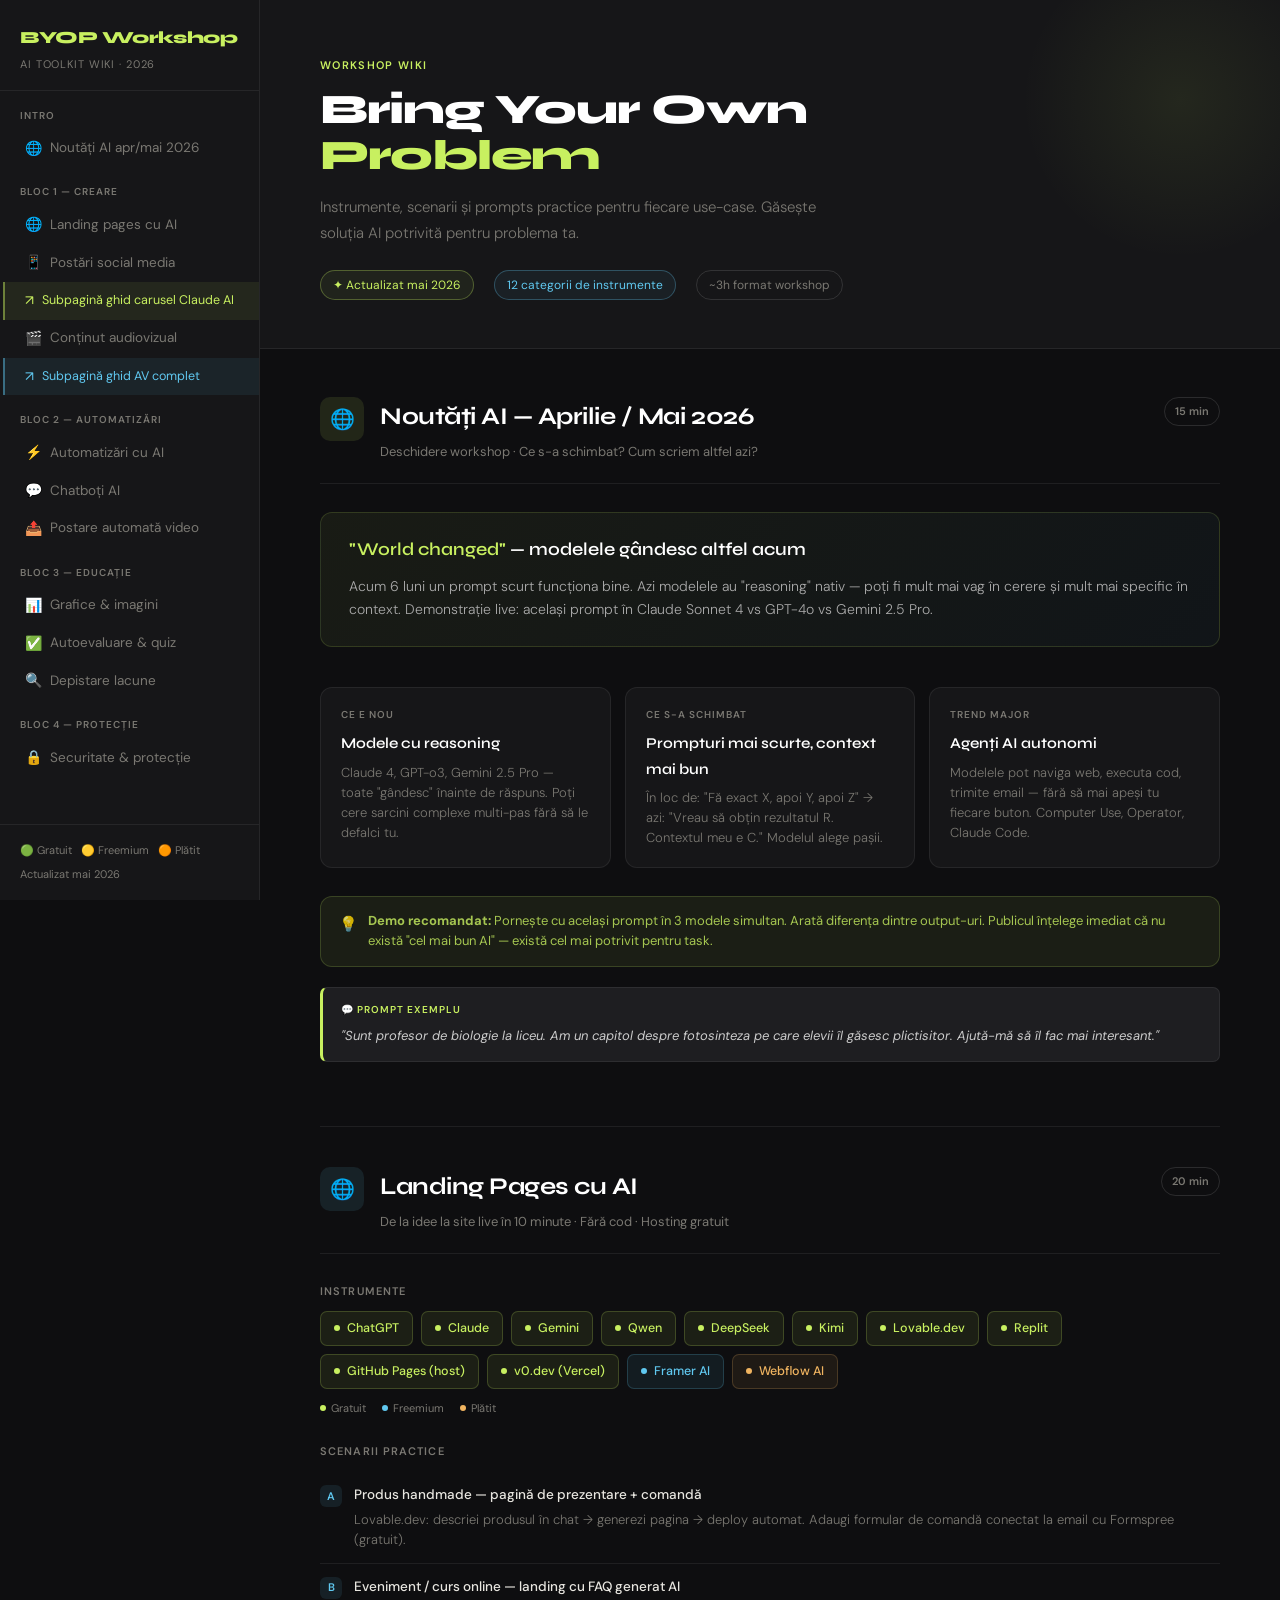
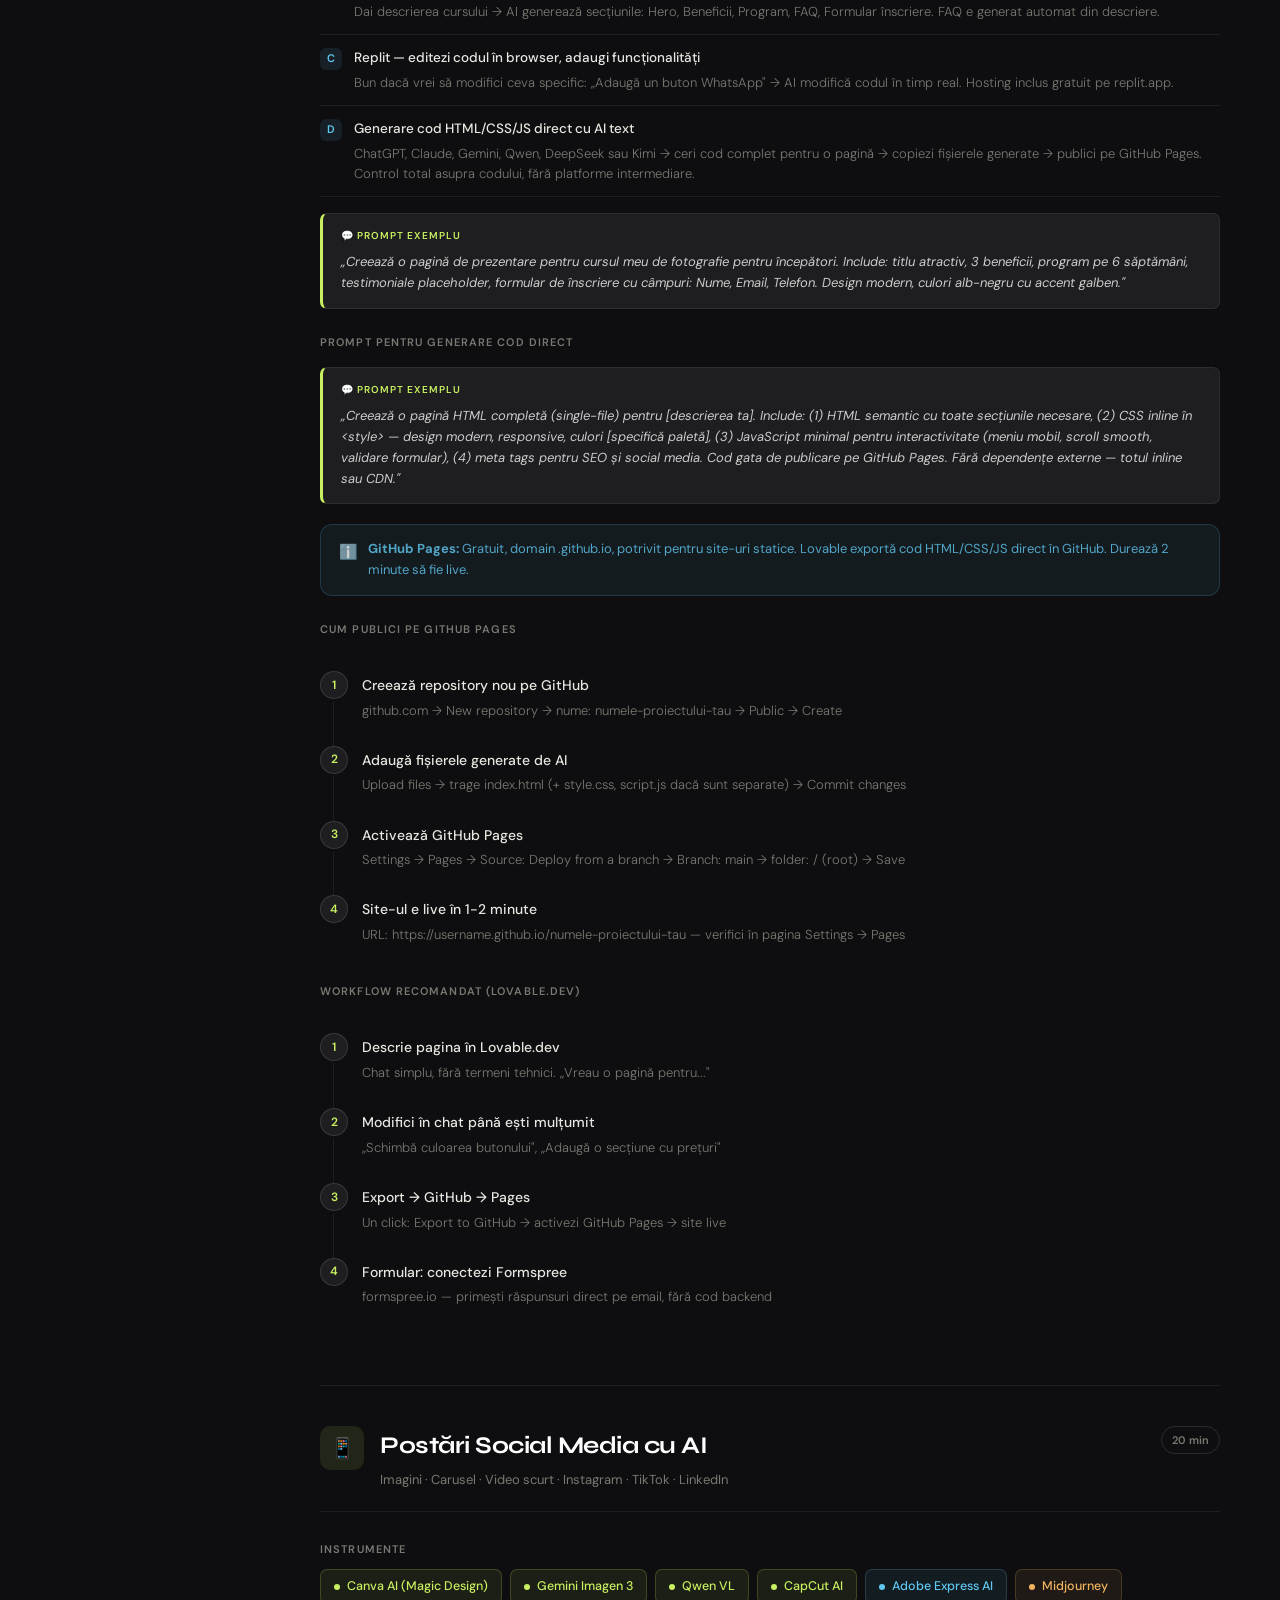
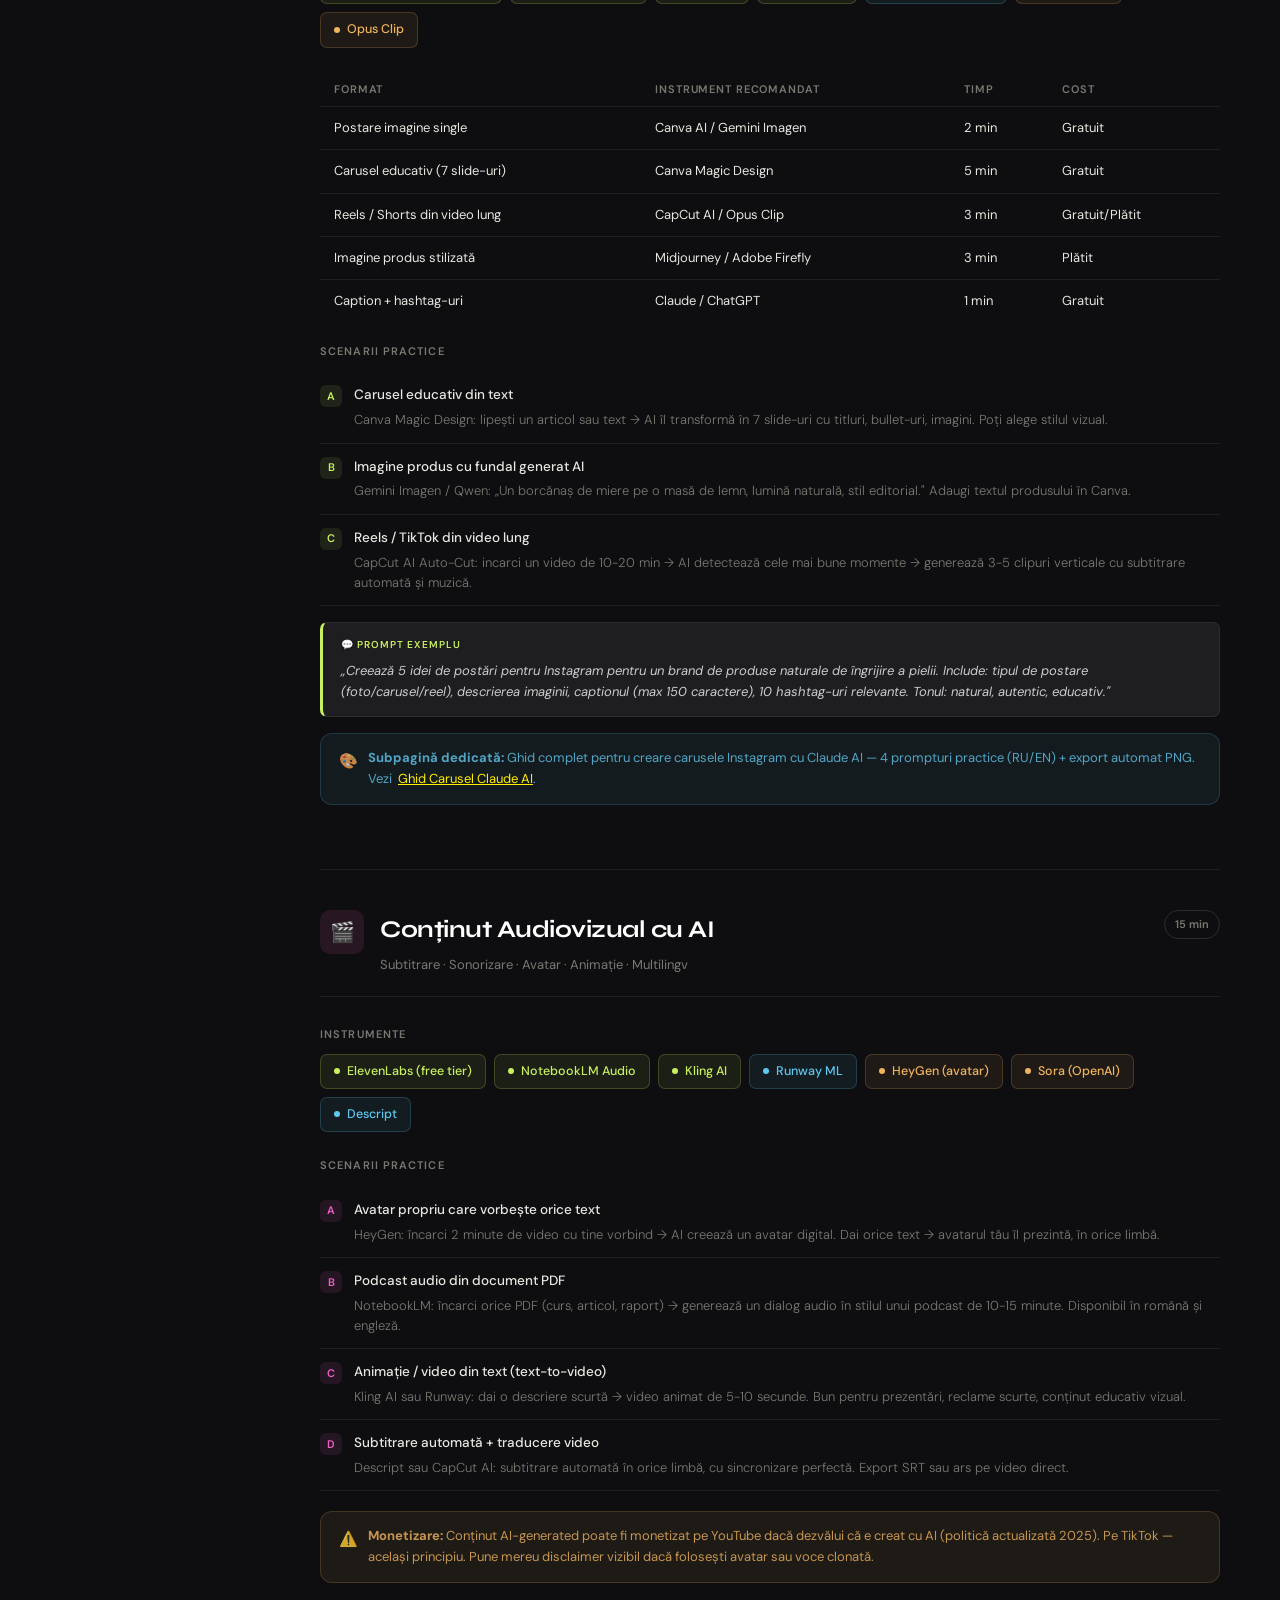
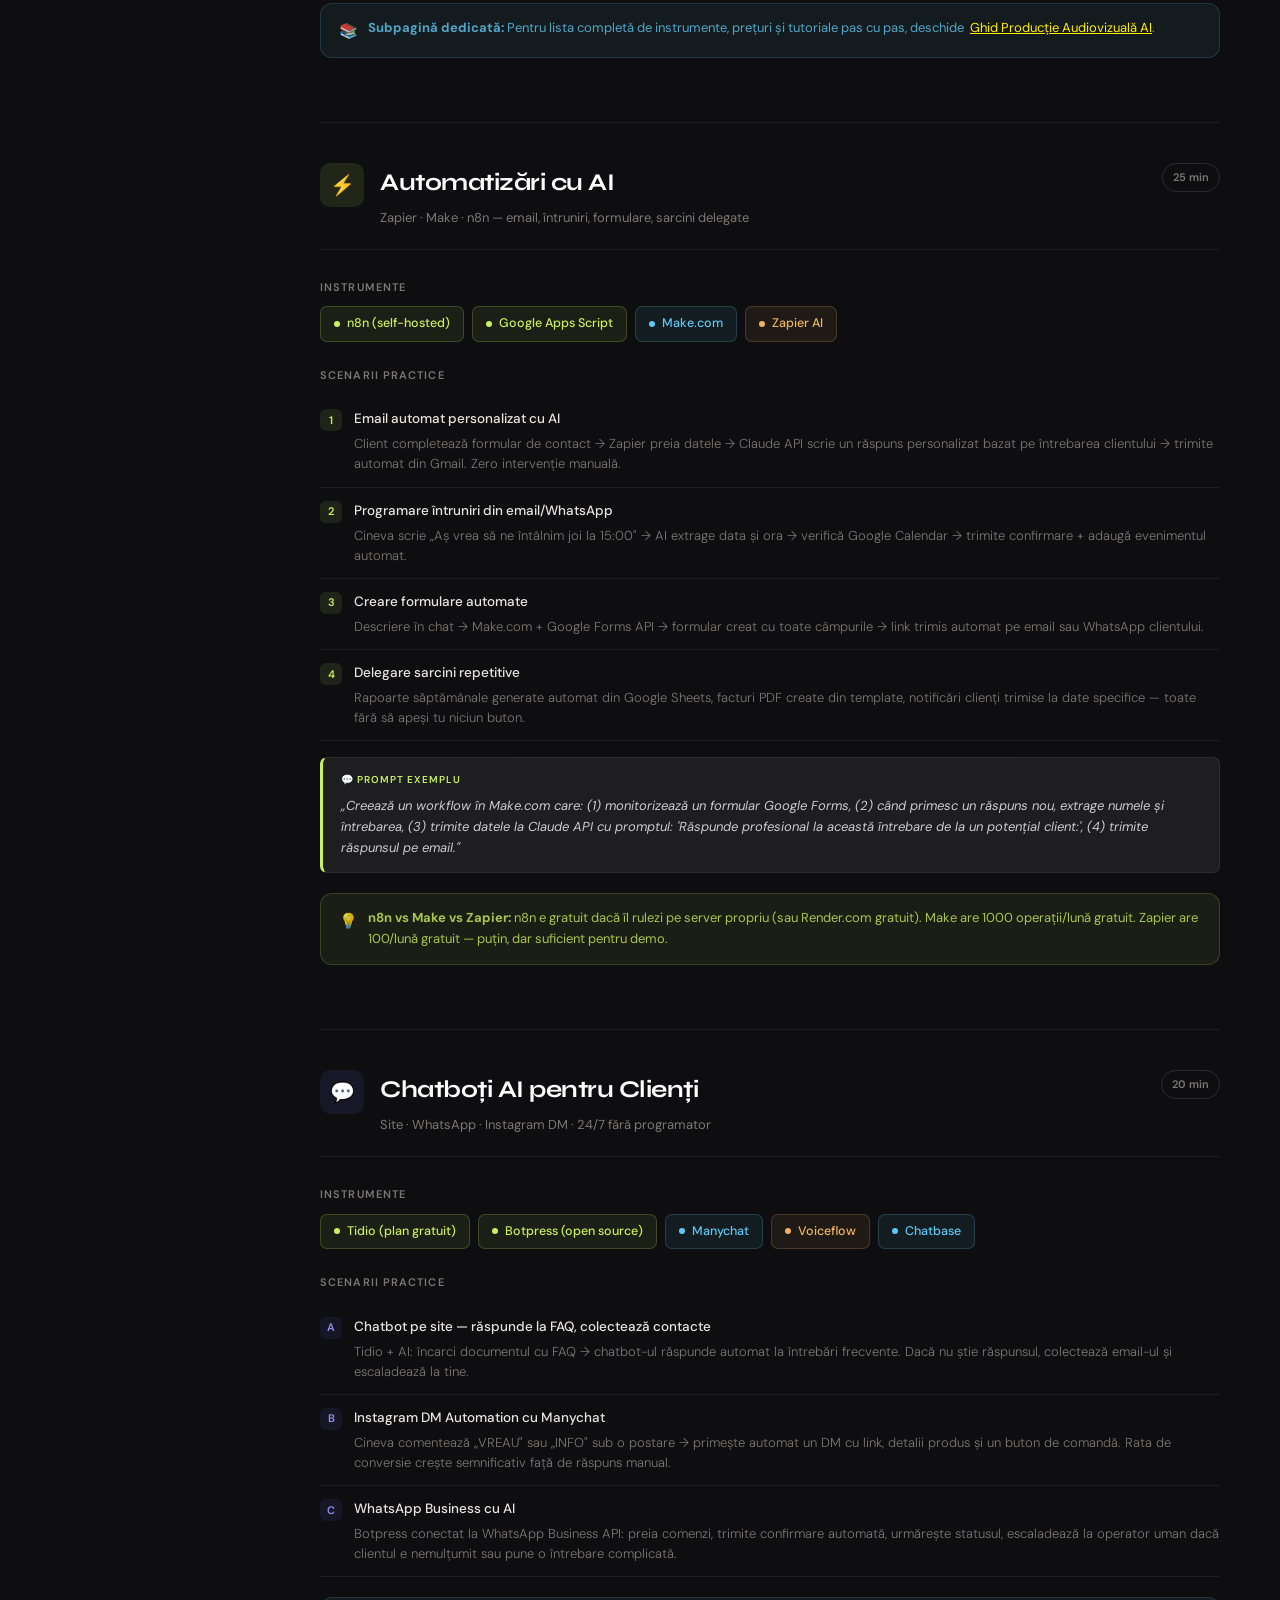
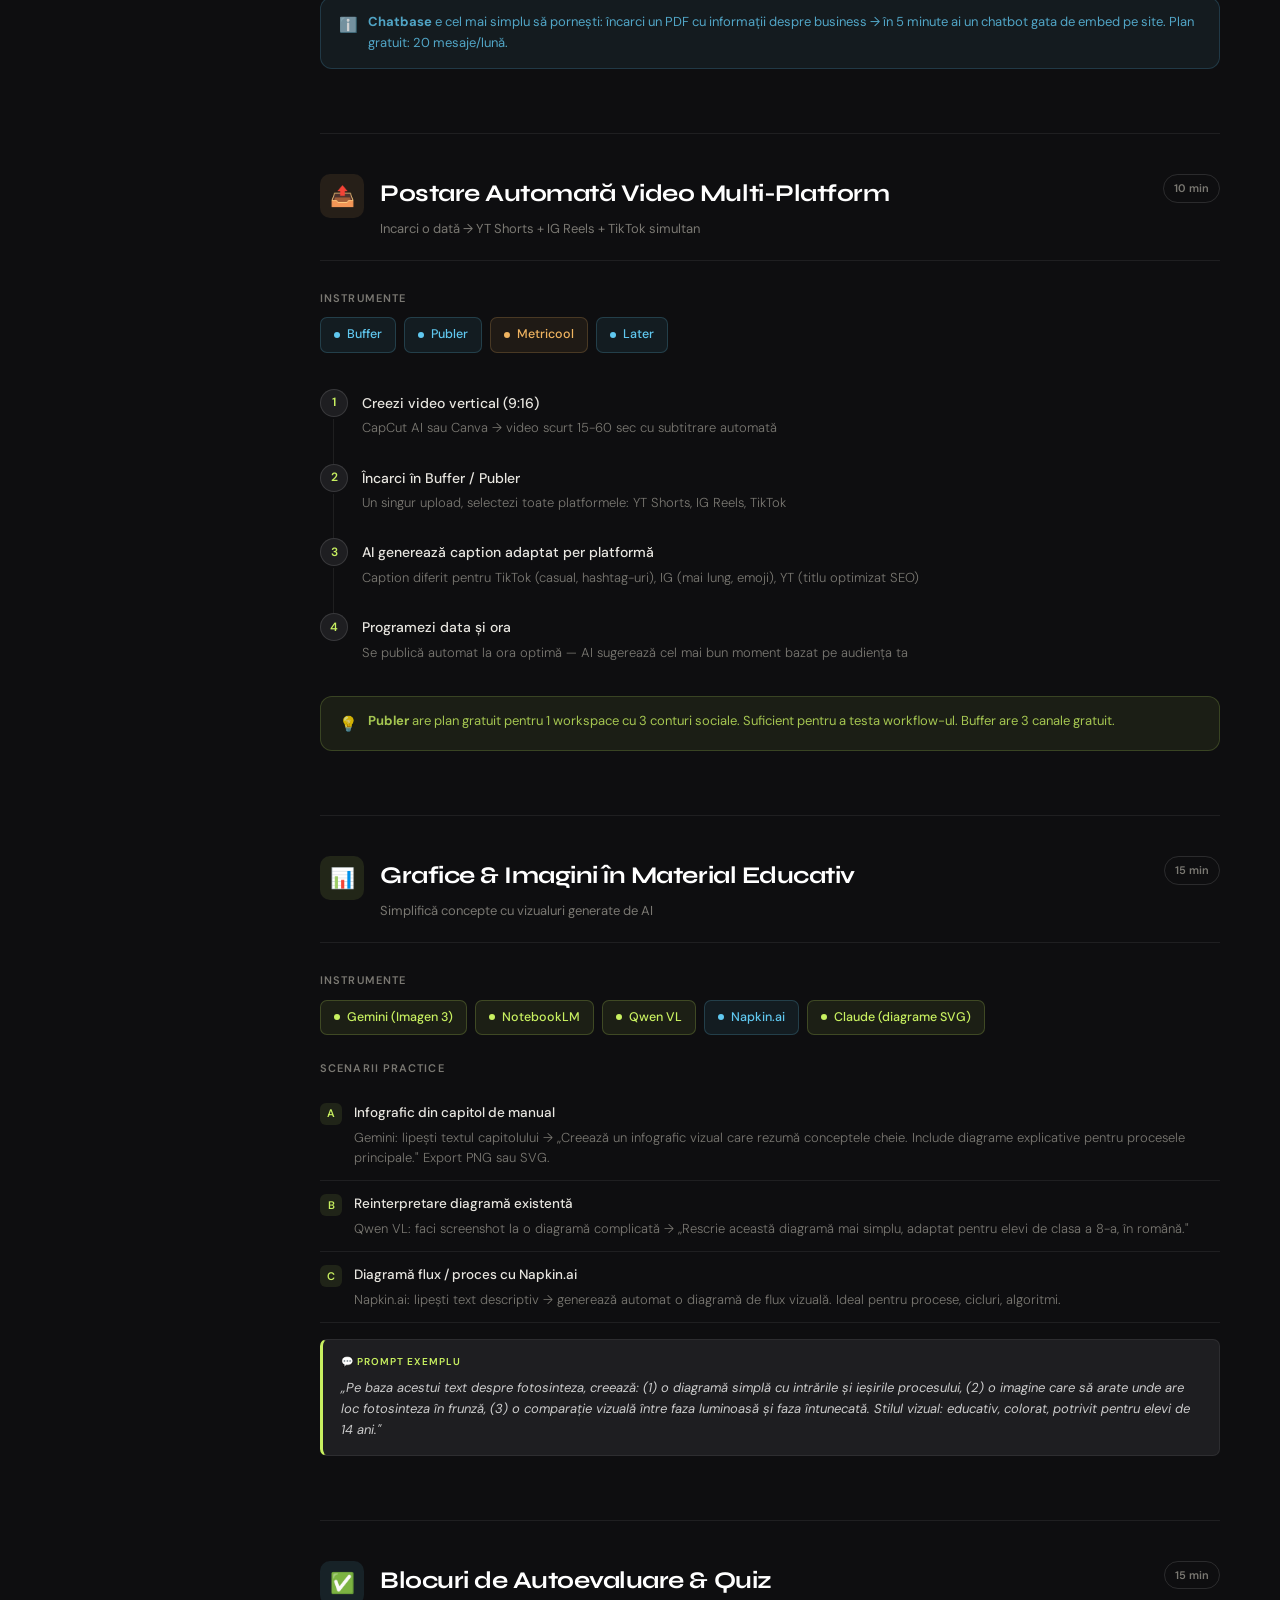
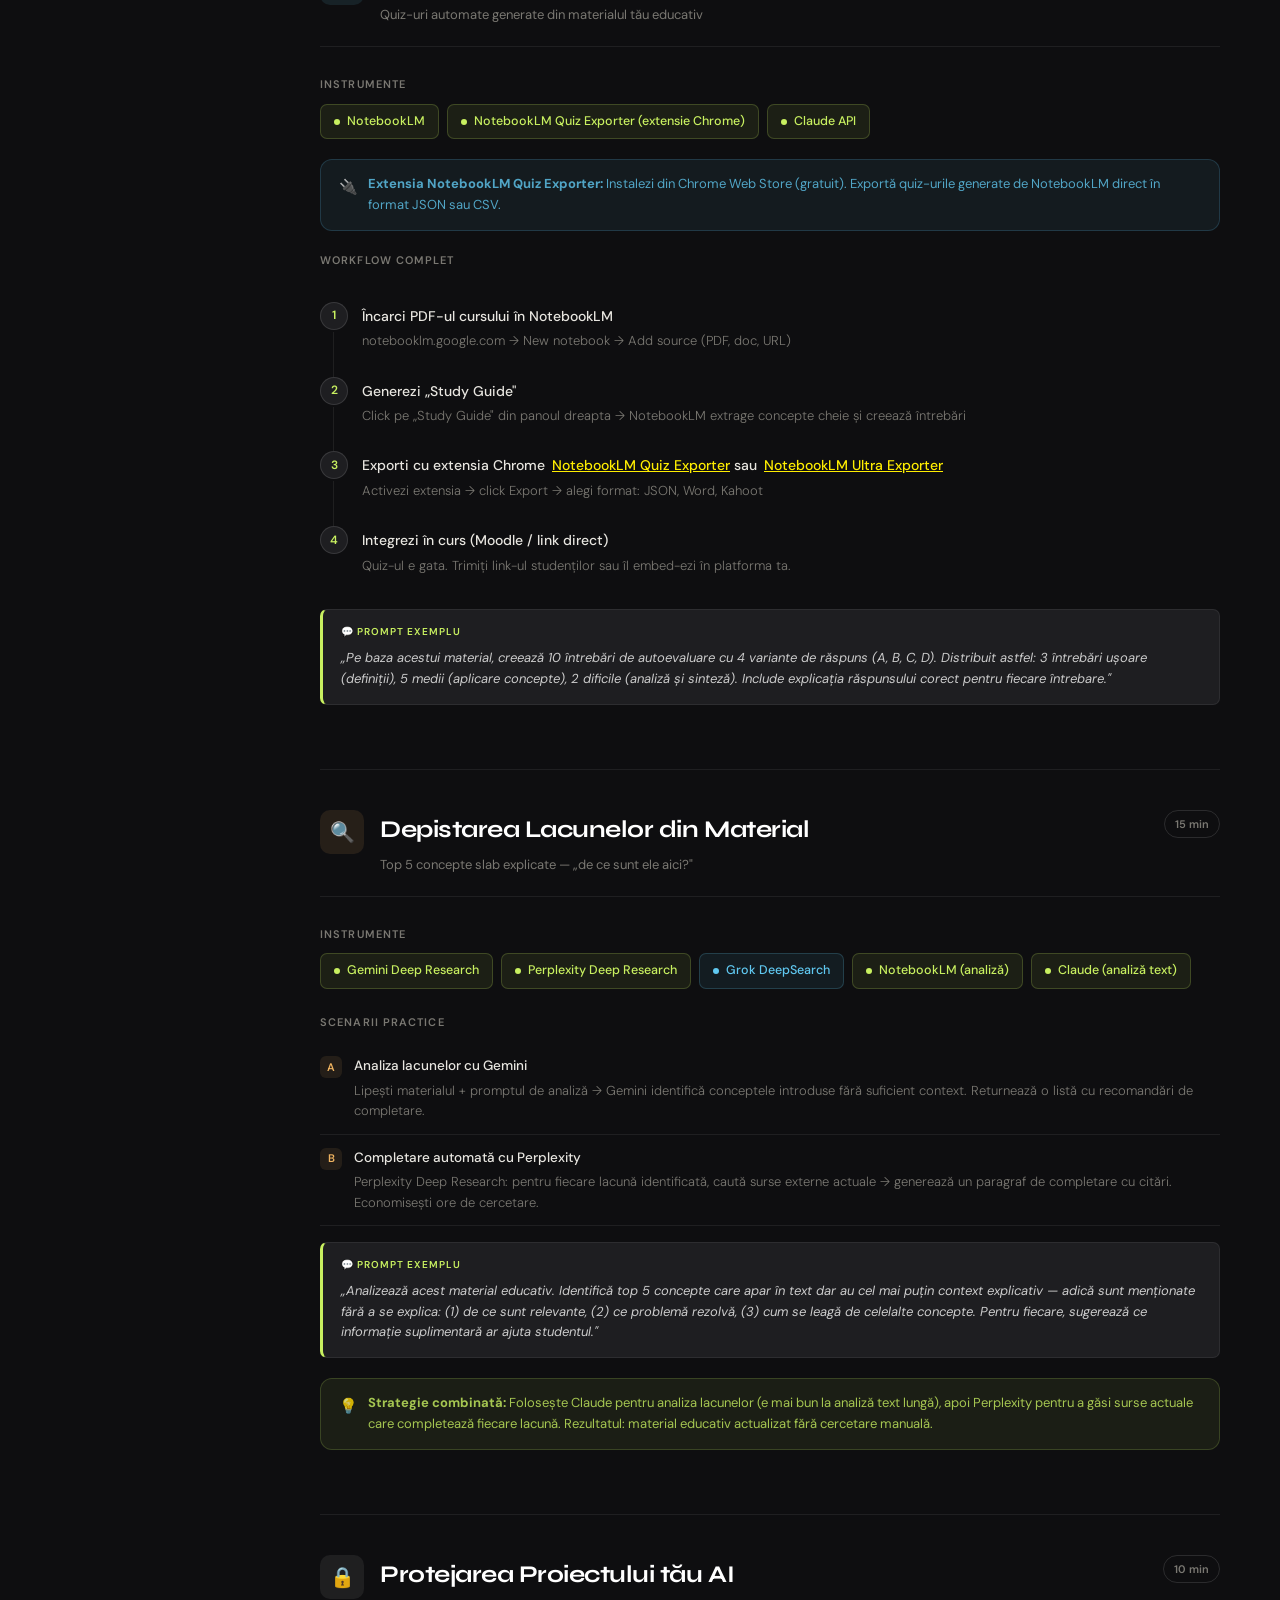
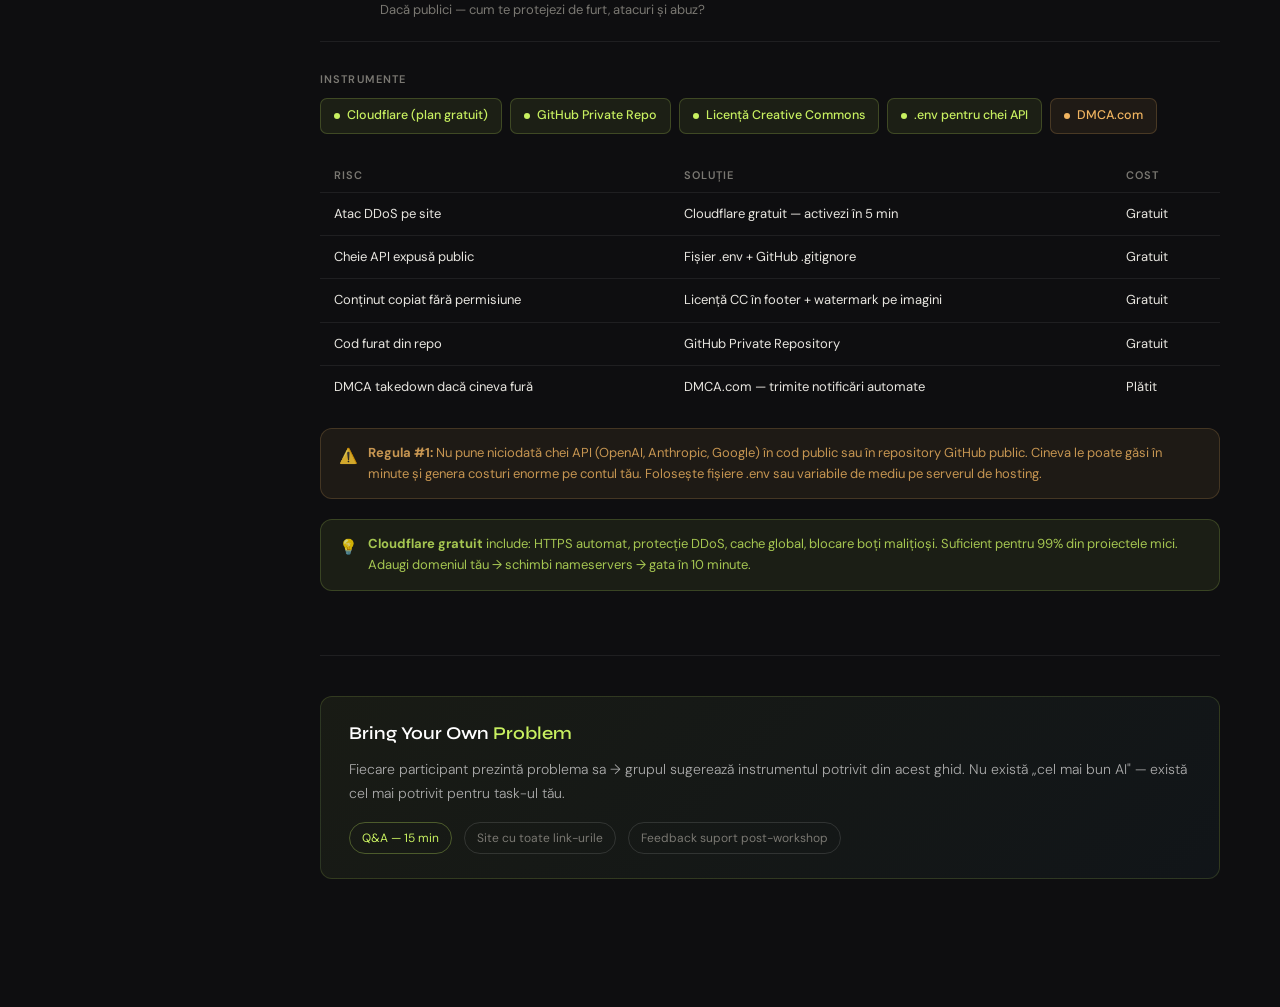
==== commit f6442a61: "Add new AI tools and workflows for HTML/CSS/JS generation" ====
--- a/index.html
+++ b/index.html
@@ -128,6 +128,30 @@
               <div class="tools-grid">
                 <div class="tool free">
                   <div class="tool-dot"></div>
+                  ChatGPT
+                </div>
+                <div class="tool free">
+                  <div class="tool-dot"></div>
+                  Claude
+                </div>
+                <div class="tool free">
+                  <div class="tool-dot"></div>
+                  Gemini
+                </div>
+                <div class="tool free">
+                  <div class="tool-dot"></div>
+                  Qwen
+                </div>
+                <div class="tool free">
+                  <div class="tool-dot"></div>
+                  DeepSeek
+                </div>
+                <div class="tool free">
+                  <div class="tool-dot"></div>
+                  Kimi
+                </div>
+                <div class="tool free">
+                  <div class="tool-dot"></div>
                   Lovable.dev
                 </div>
                 <div class="tool free">
@@ -190,18 +214,62 @@
                 <div class="scenario-desc">Bun dacă vrei să modifici ceva specific: „Adaugă un buton WhatsApp" → AI modifică codul în timp real. Hosting inclus gratuit pe replit.app.</div>
               </div>
             </div>
+            <div class="scenario">
+              <div class="scenario-num" style="background: rgba(96, 200, 240, 0.1); color: var(--accent2)">D</div>
+              <div class="scenario-content">
+                <div class="scenario-title">Generare cod HTML/CSS/JS direct cu AI text</div>
+                <div class="scenario-desc">ChatGPT, Claude, Gemini, Qwen, DeepSeek sau Kimi → ceri cod complet pentru o pagină → copiezi fișierele generate → publici pe GitHub Pages. Control total asupra codului, fără platforme intermediare.</div>
+              </div>
+            </div>
 
             <div class="prompt-block">
               „Creează o pagină de prezentare pentru cursul meu de fotografie pentru începători. Include: titlu atractiv, 3 beneficii, program pe 6 săptămâni, testimoniale placeholder, formular de
               înscriere cu câmpuri: Nume, Email, Telefon. Design modern, culori alb-negru cu accent galben."
             </div>
 
+            <div class="scenarios-title" style="margin-top: 24px">Prompt pentru generare cod direct</div>
+            <div class="prompt-block">
+              „Creează o pagină HTML completă (single-file) pentru [descrierea ta]. Include: (1) HTML semantic cu toate secțiunile necesare, (2) CSS inline în &lt;style&gt; — design modern, responsive, culori [specifică paletă], (3) JavaScript minimal pentru interactivitate (meniu mobil, scroll smooth, validare formular), (4) meta tags pentru SEO și social media. Cod gata de publicare pe GitHub Pages. Fără dependențe externe — totul inline sau CDN."
+            </div>
+
             <div class="callout info">
               <span class="callout-icon">ℹ️</span>
               <div><strong>GitHub Pages:</strong> Gratuit, domain .github.io, potrivit pentru site-uri statice. Lovable exportă cod HTML/CSS/JS direct în GitHub. Durează 2 minute să fie live.</div>
             </div>
 
-            <div class="scenarios-title" style="margin-top: 24px">Workflow recomandat</div>
+            <div class="scenarios-title" style="margin-top: 24px">Cum publici pe GitHub Pages</div>
+            <div class="workflow">
+              <div class="workflow-step">
+                <div class="workflow-step-num">1</div>
+                <div class="workflow-step-body">
+                  <div class="workflow-step-title">Creează repository nou pe GitHub</div>
+                  <div class="workflow-step-desc">github.com → New repository → nume: numele-proiectului-tau → Public → Create</div>
+                </div>
+              </div>
+              <div class="workflow-step">
+                <div class="workflow-step-num">2</div>
+                <div class="workflow-step-body">
+                  <div class="workflow-step-title">Adaugă fișierele generate de AI</div>
+                  <div class="workflow-step-desc">Upload files → trage index.html (+ style.css, script.js dacă sunt separate) → Commit changes</div>
+                </div>
+              </div>
+              <div class="workflow-step">
+                <div class="workflow-step-num">3</div>
+                <div class="workflow-step-body">
+                  <div class="workflow-step-title">Activează GitHub Pages</div>
+                  <div class="workflow-step-desc">Settings → Pages → Source: Deploy from a branch → Branch: main → folder: / (root) → Save</div>
+                </div>
+              </div>
+              <div class="workflow-step">
+                <div class="workflow-step-num">4</div>
+                <div class="workflow-step-body">
+                  <div class="workflow-step-title">Site-ul e live în 1-2 minute</div>
+                  <div class="workflow-step-desc">URL: https://username.github.io/numele-proiectului-tau — verifici în pagina Settings → Pages</div>
+                </div>
+              </div>
+            </div>
+
+            <div class="scenarios-title" style="margin-top: 24px">Workflow recomandat (Lovable.dev)</div>
             <div class="workflow">
               <div class="workflow-step">
                 <div class="workflow-step-num">1</div>
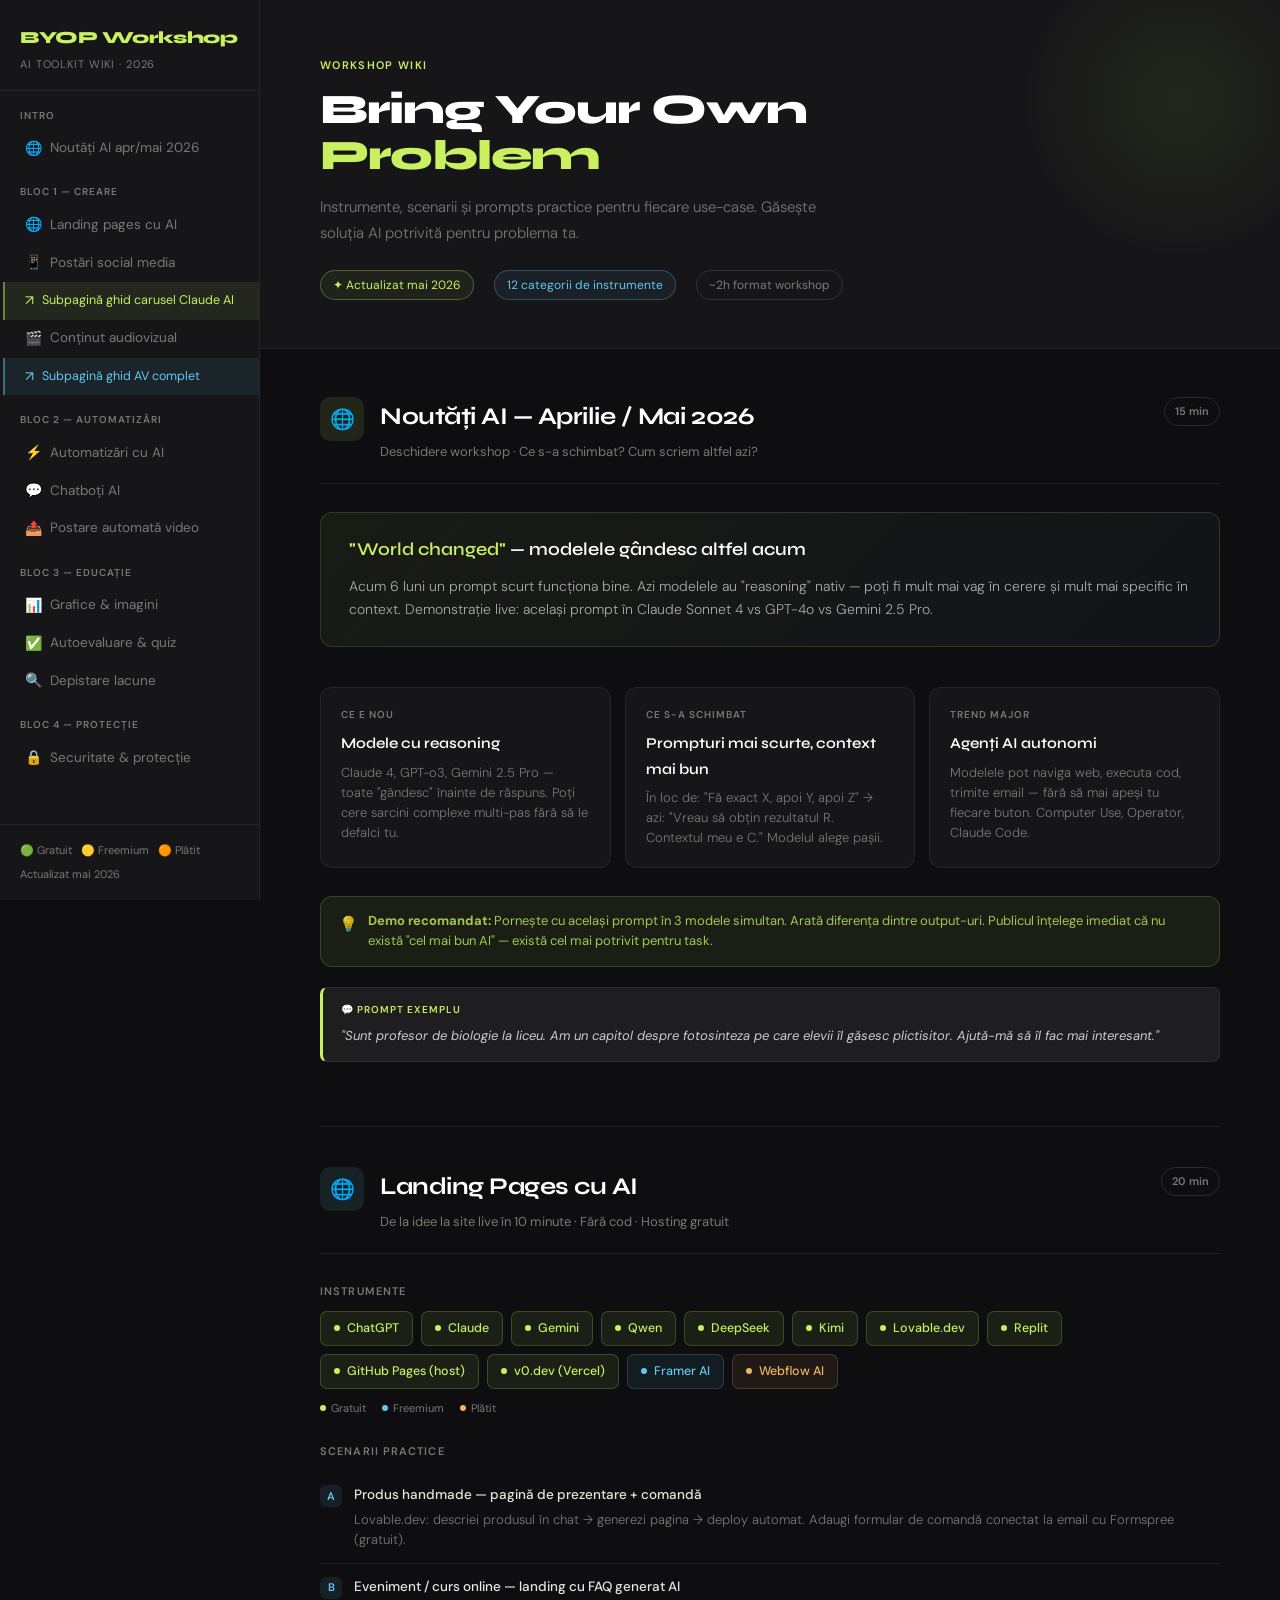
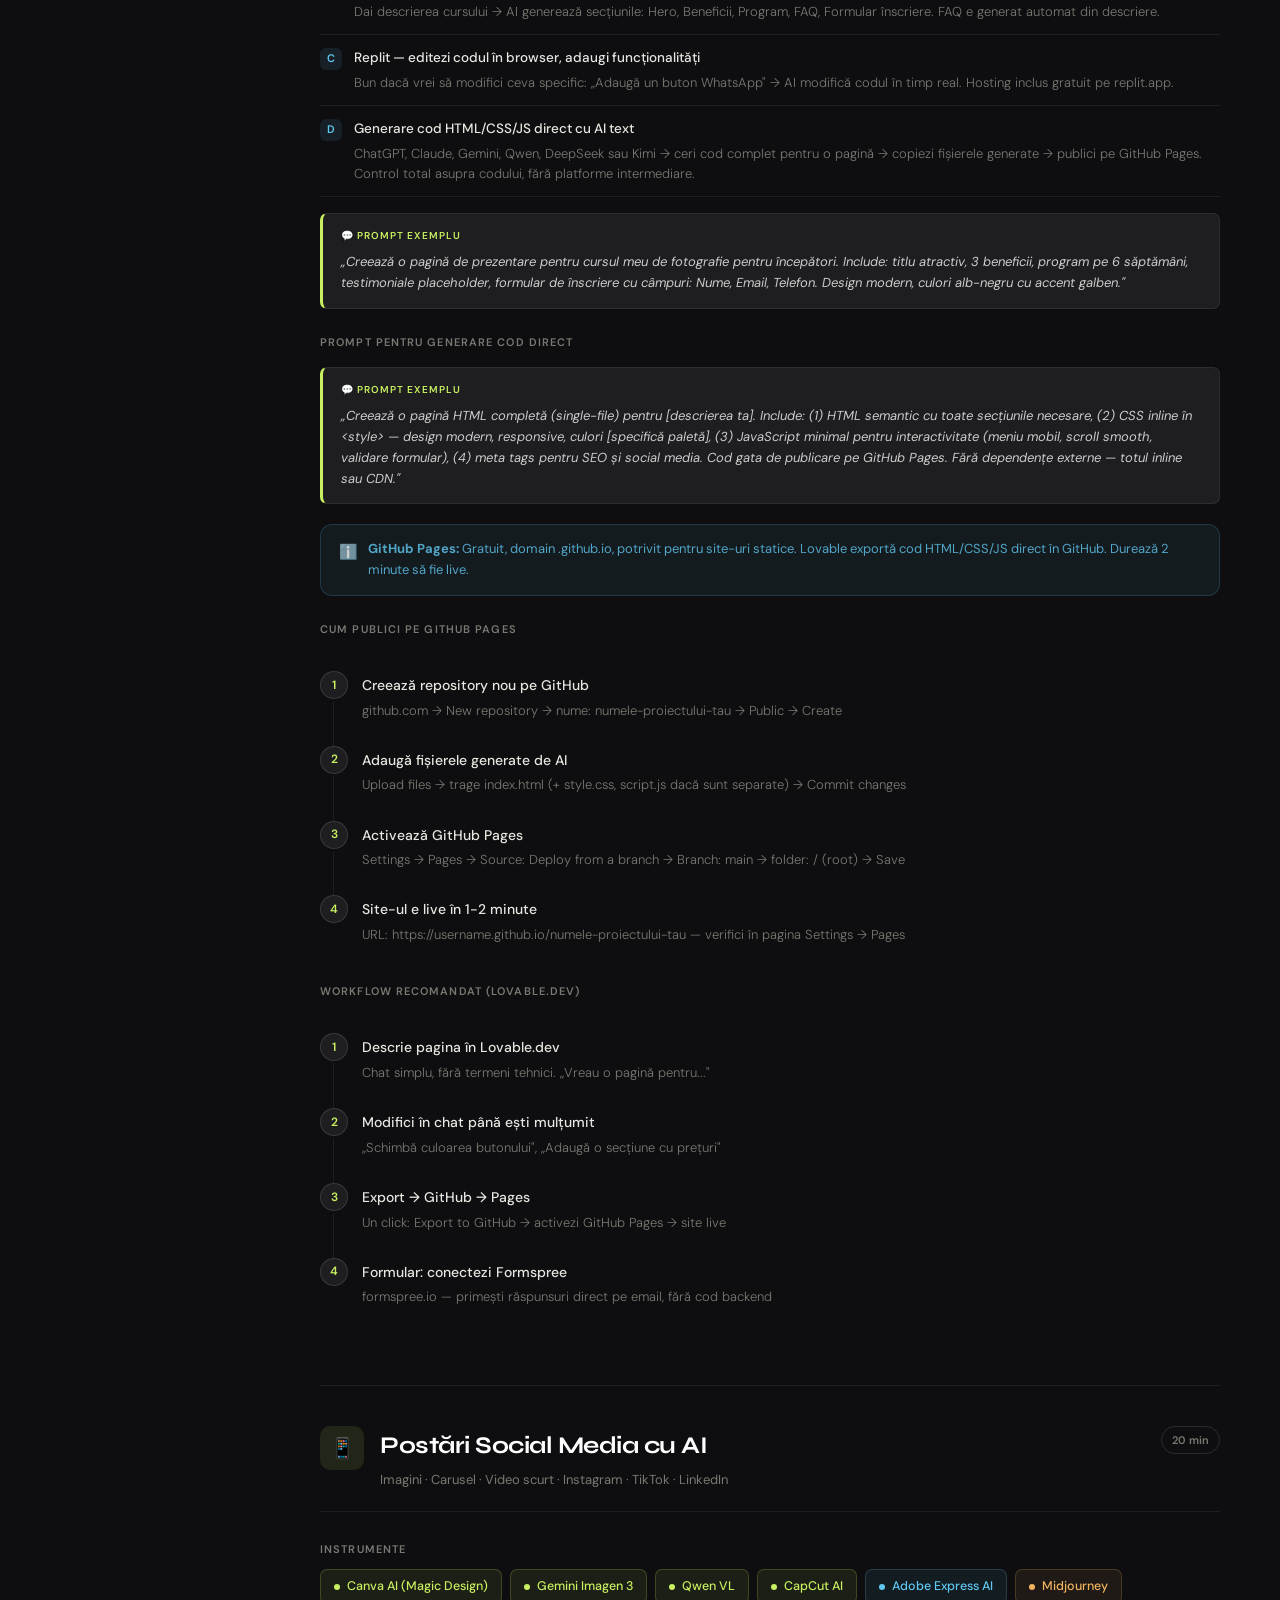
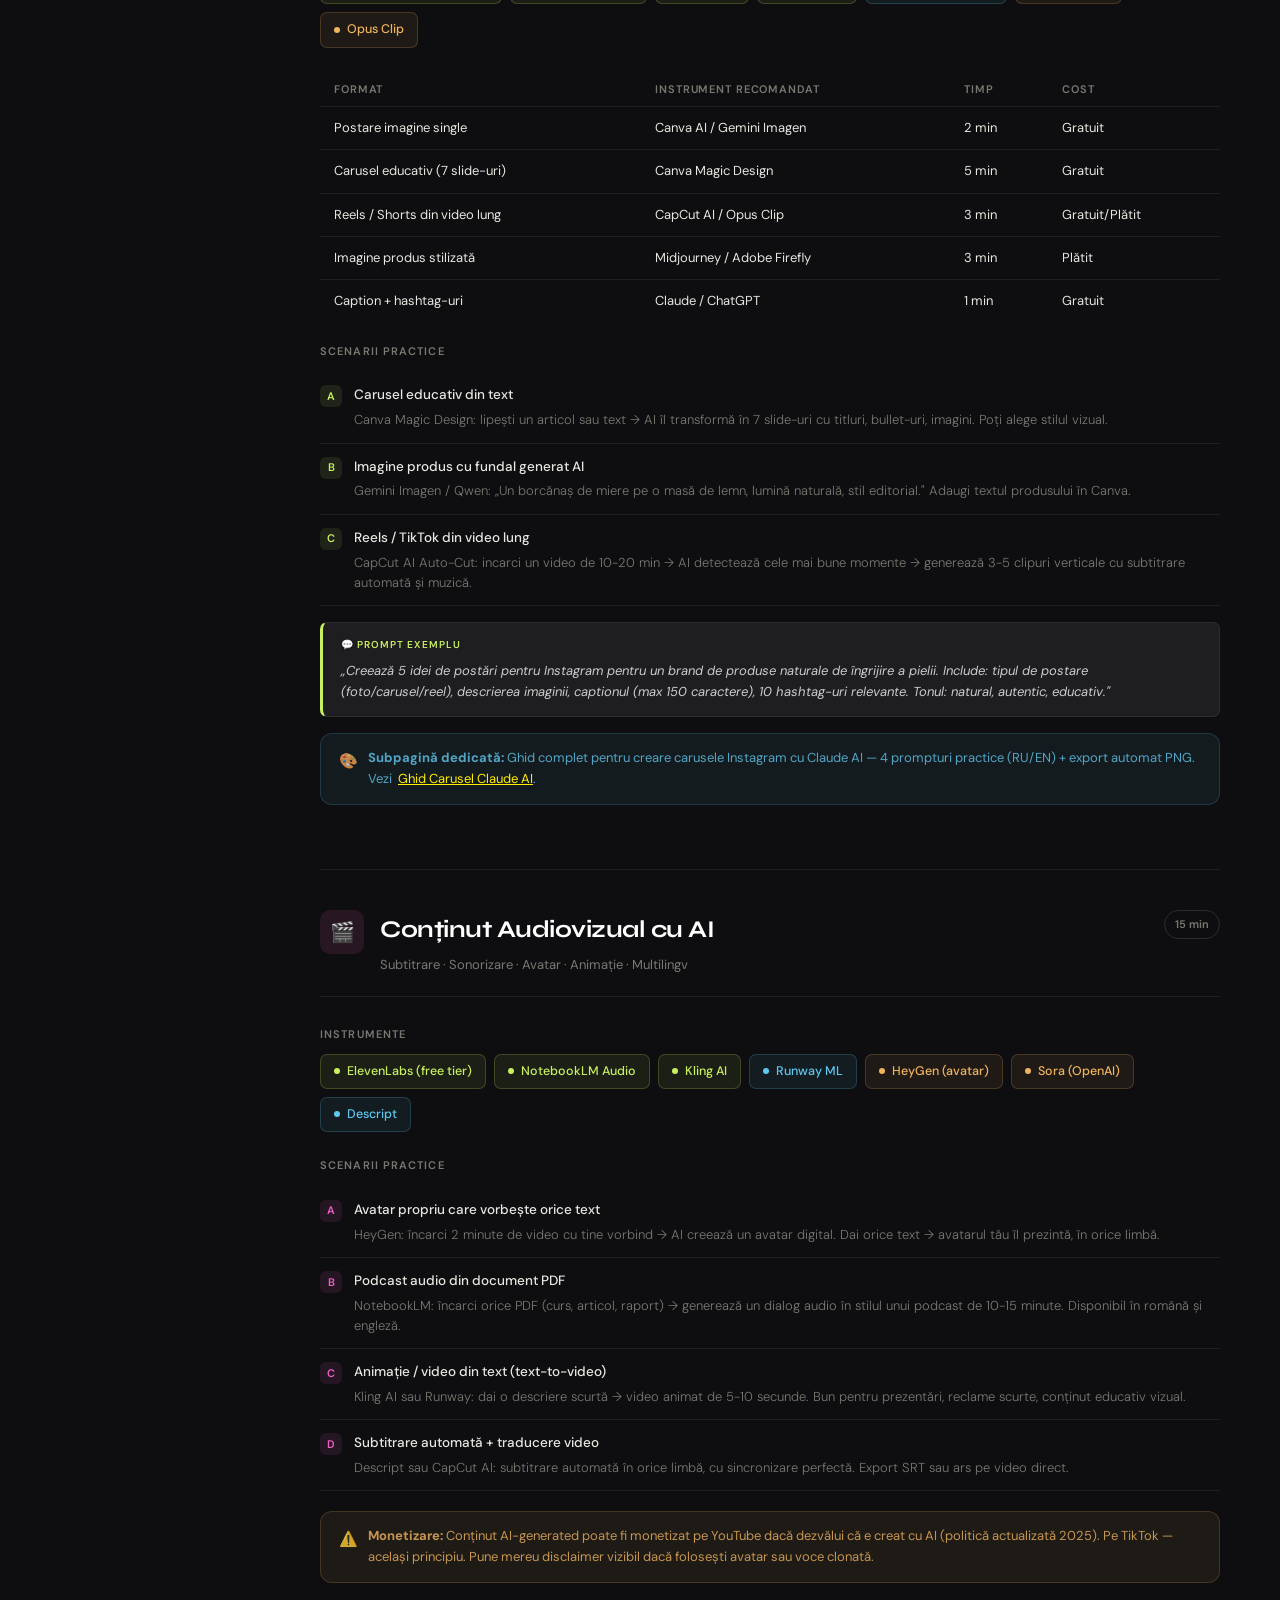
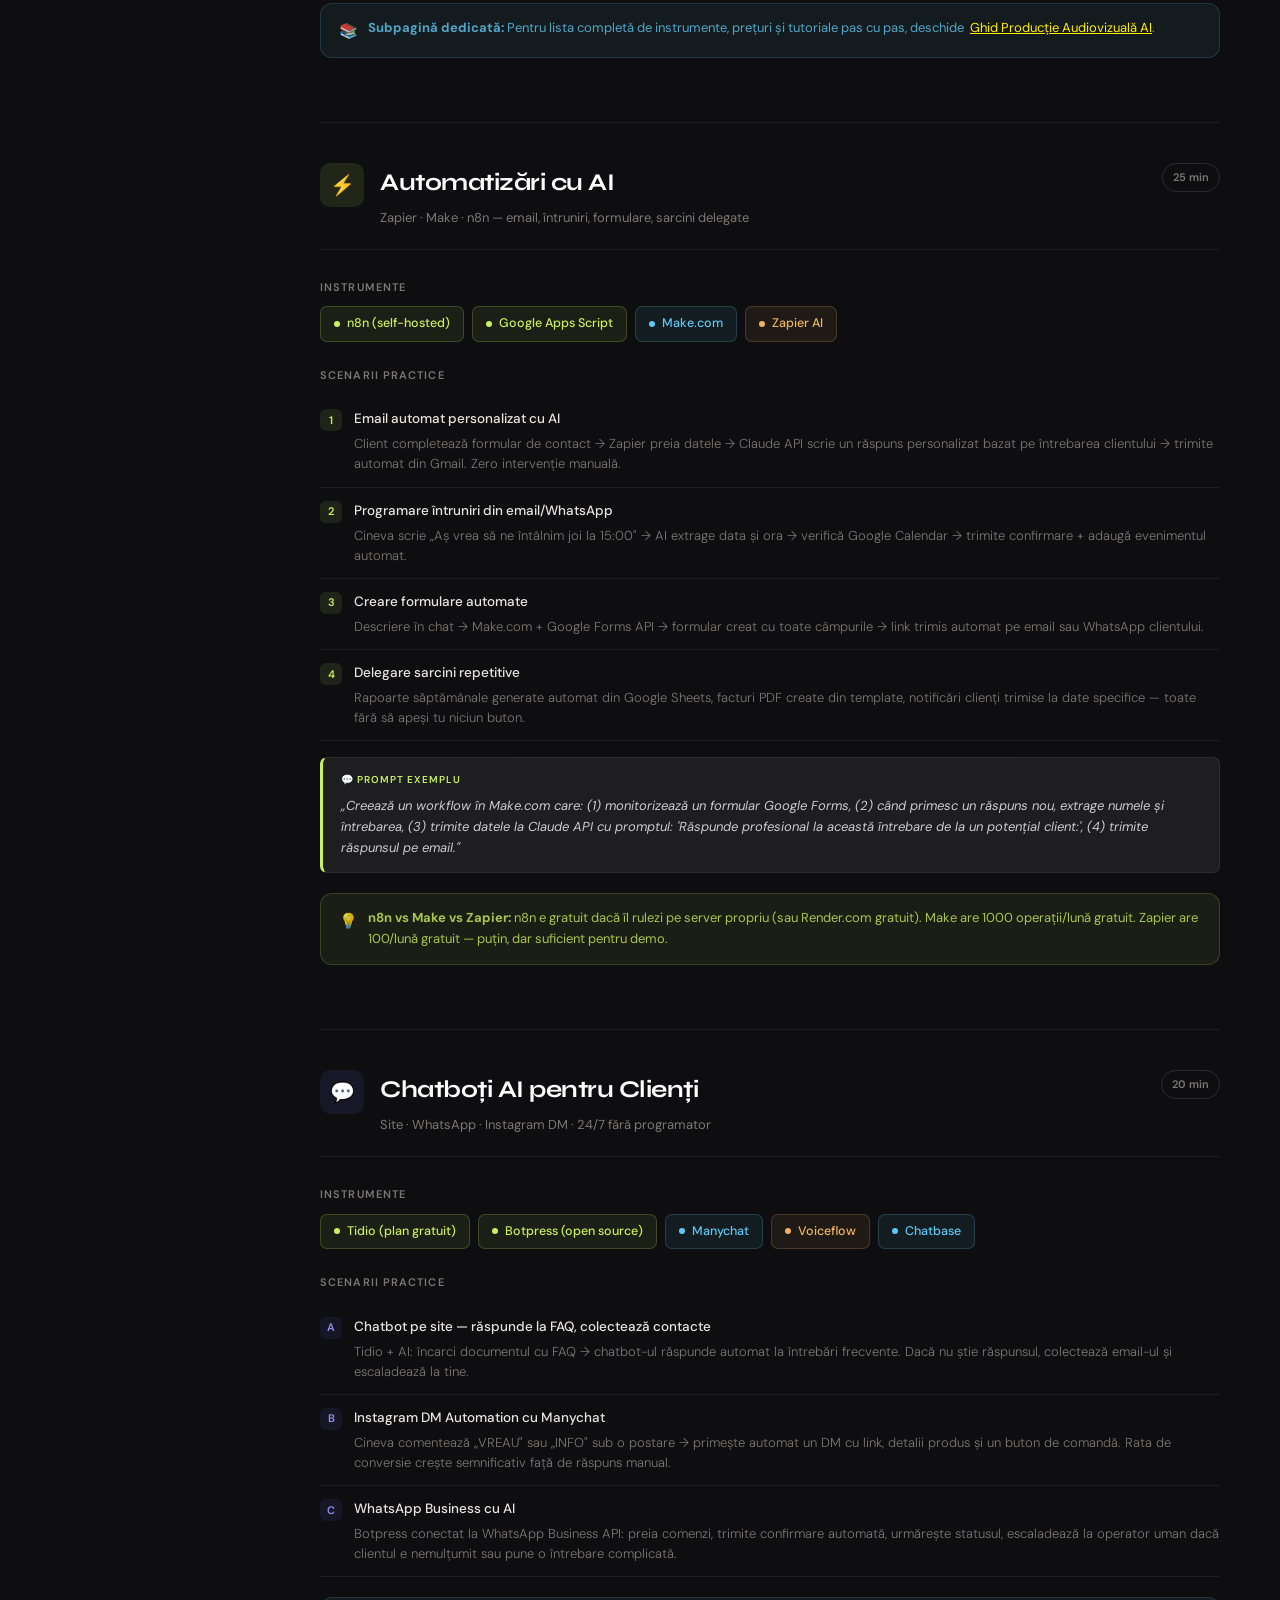
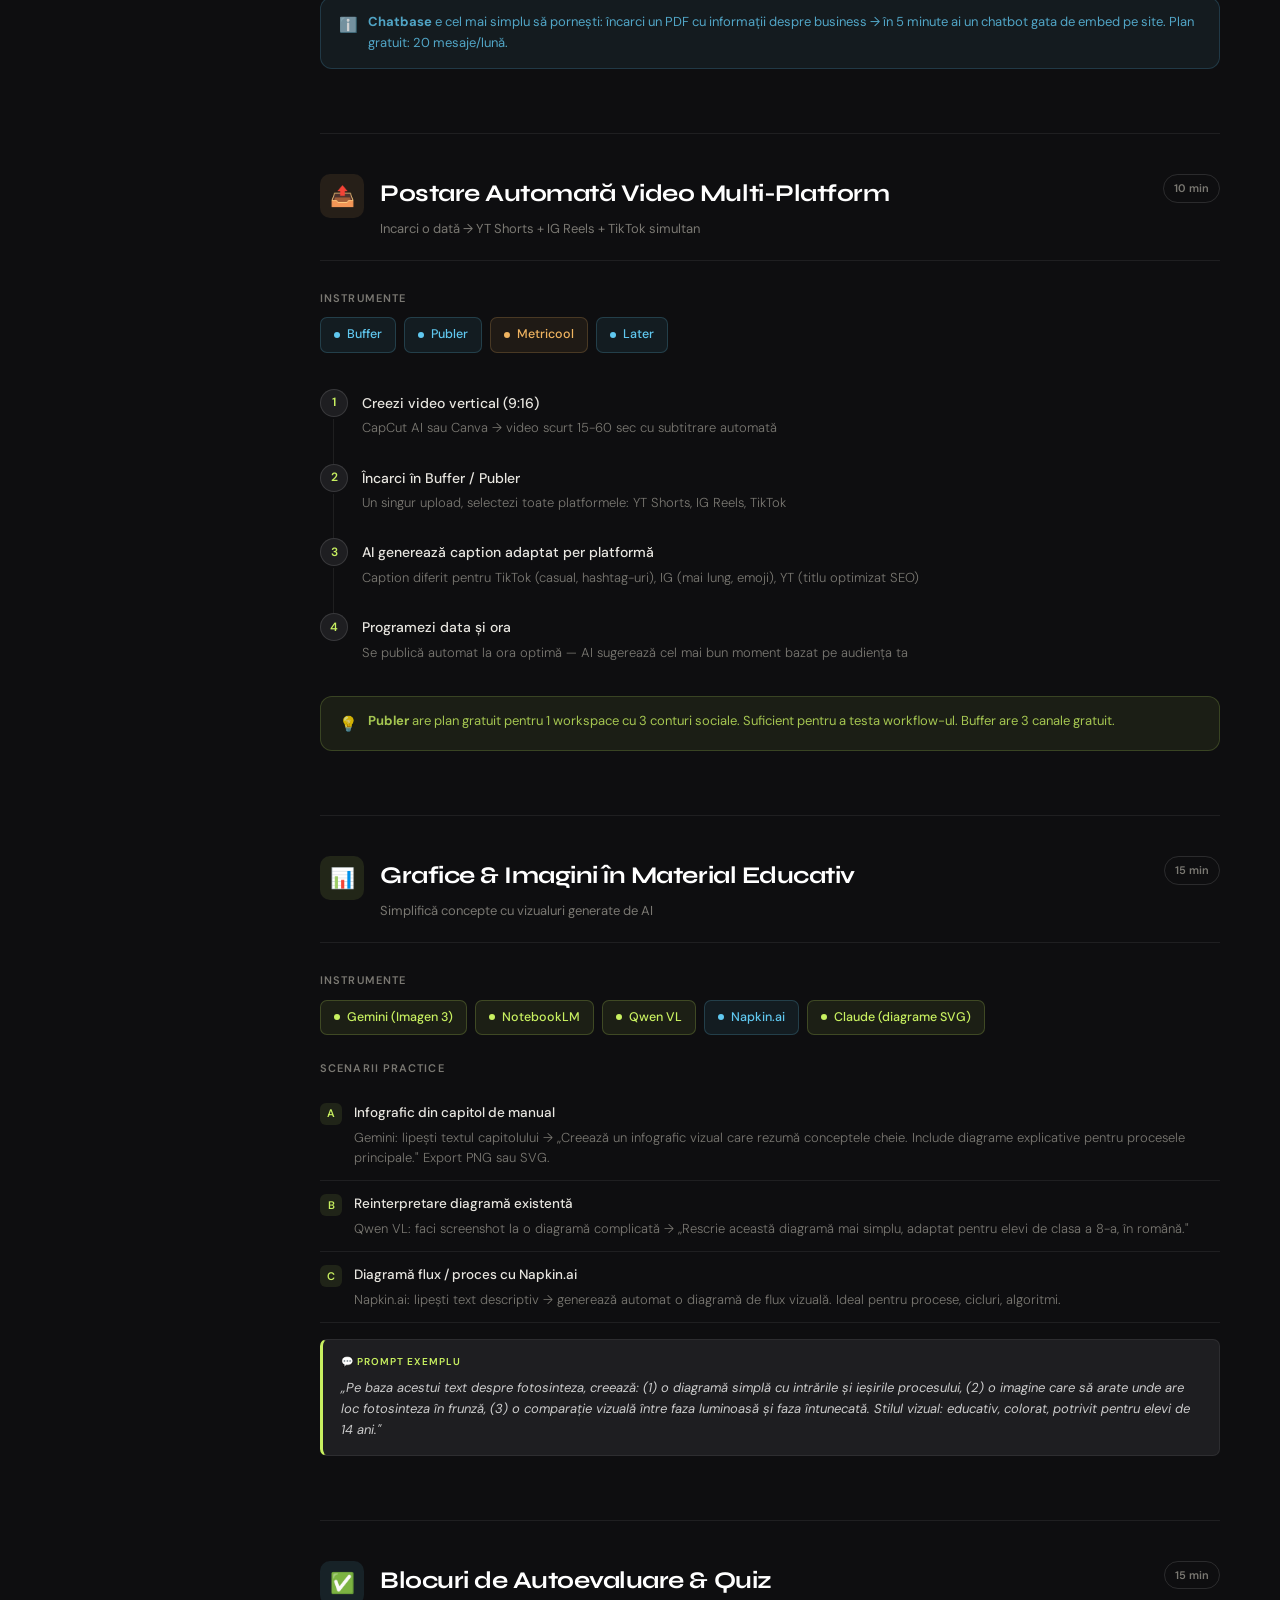
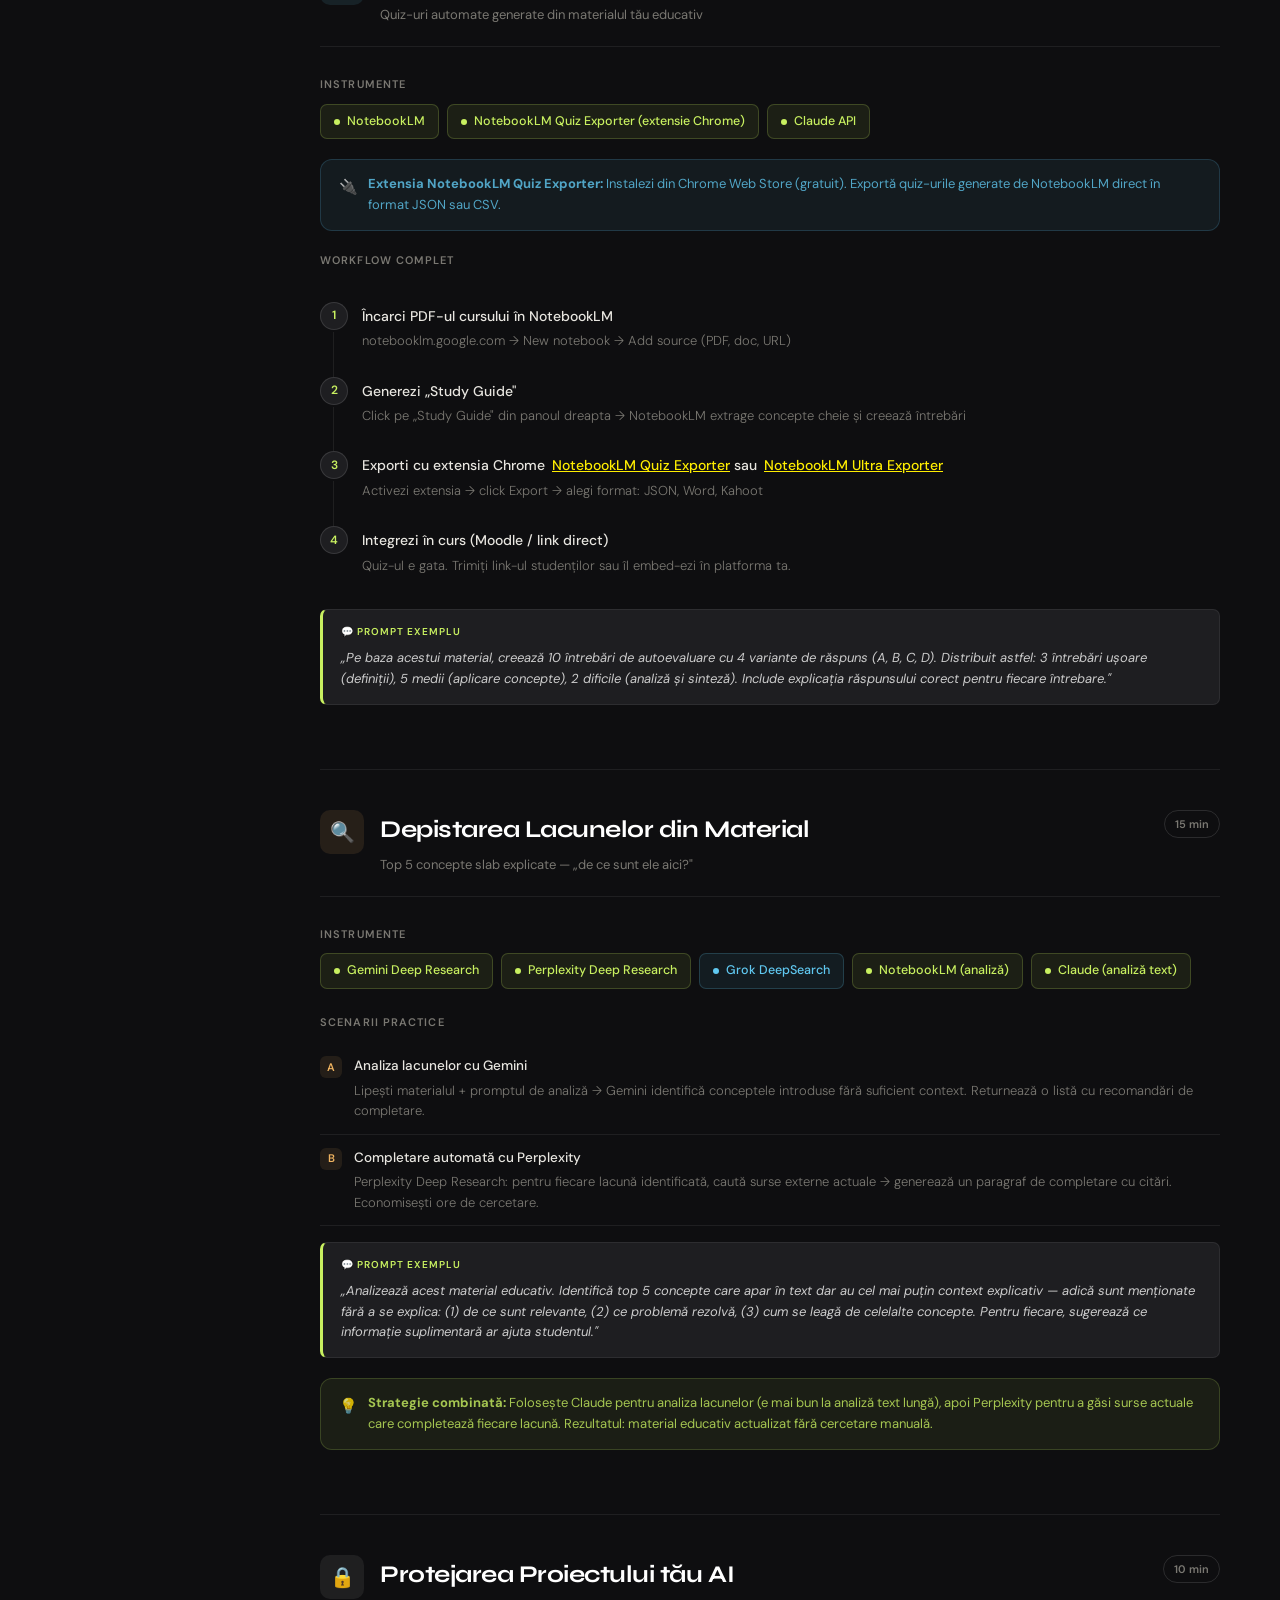
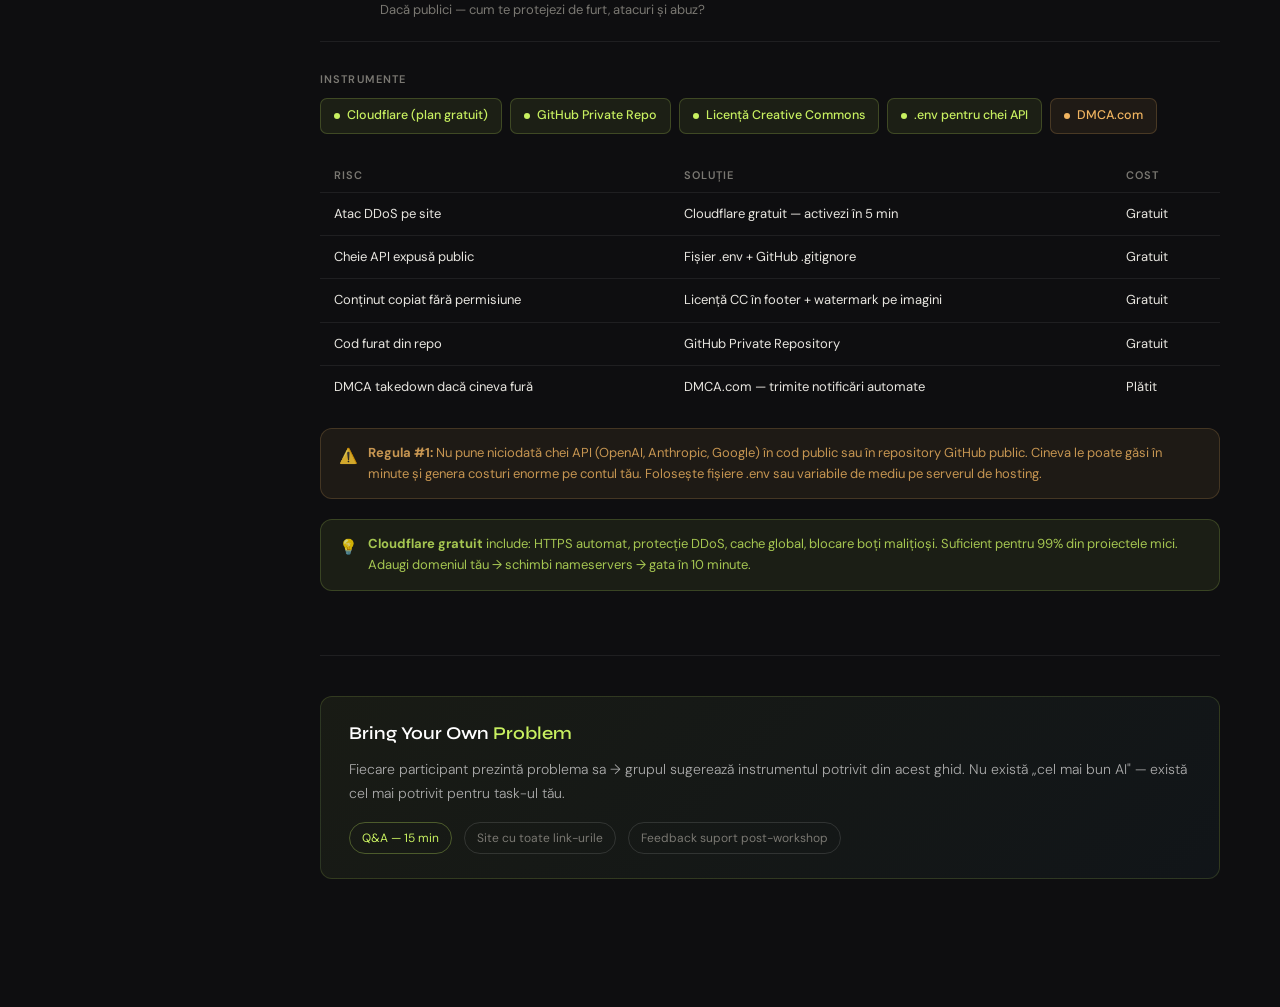
==== commit 22621a15: "upd" ====
--- a/index.html
+++ b/index.html
@@ -57,7 +57,7 @@
           <div class="hero-meta">
             <span class="hero-badge green">✦ Actualizat mai 2026</span>
             <span class="hero-badge blue">12 categorii de instrumente</span>
-            <span class="hero-badge">~3h format workshop</span>
+            <span class="hero-badge">~2h format workshop</span>
           </div>
         </div>
 
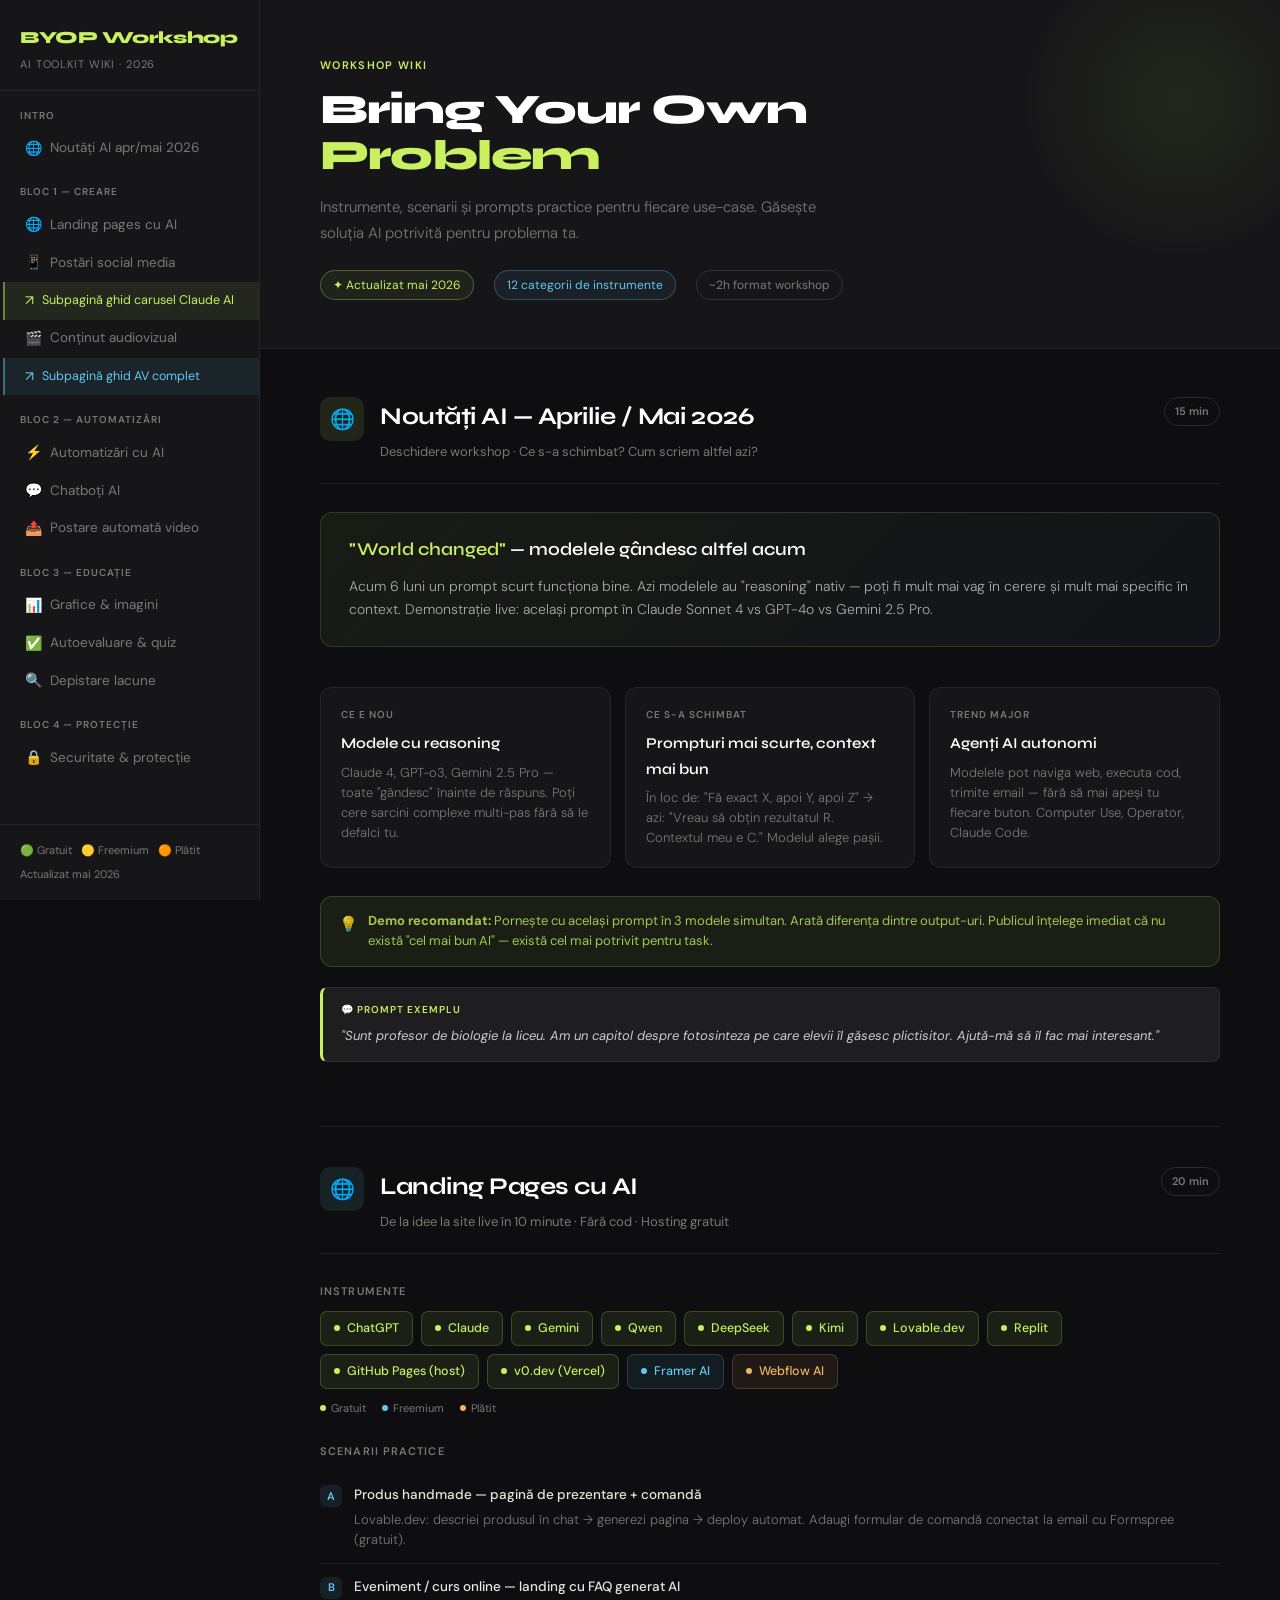
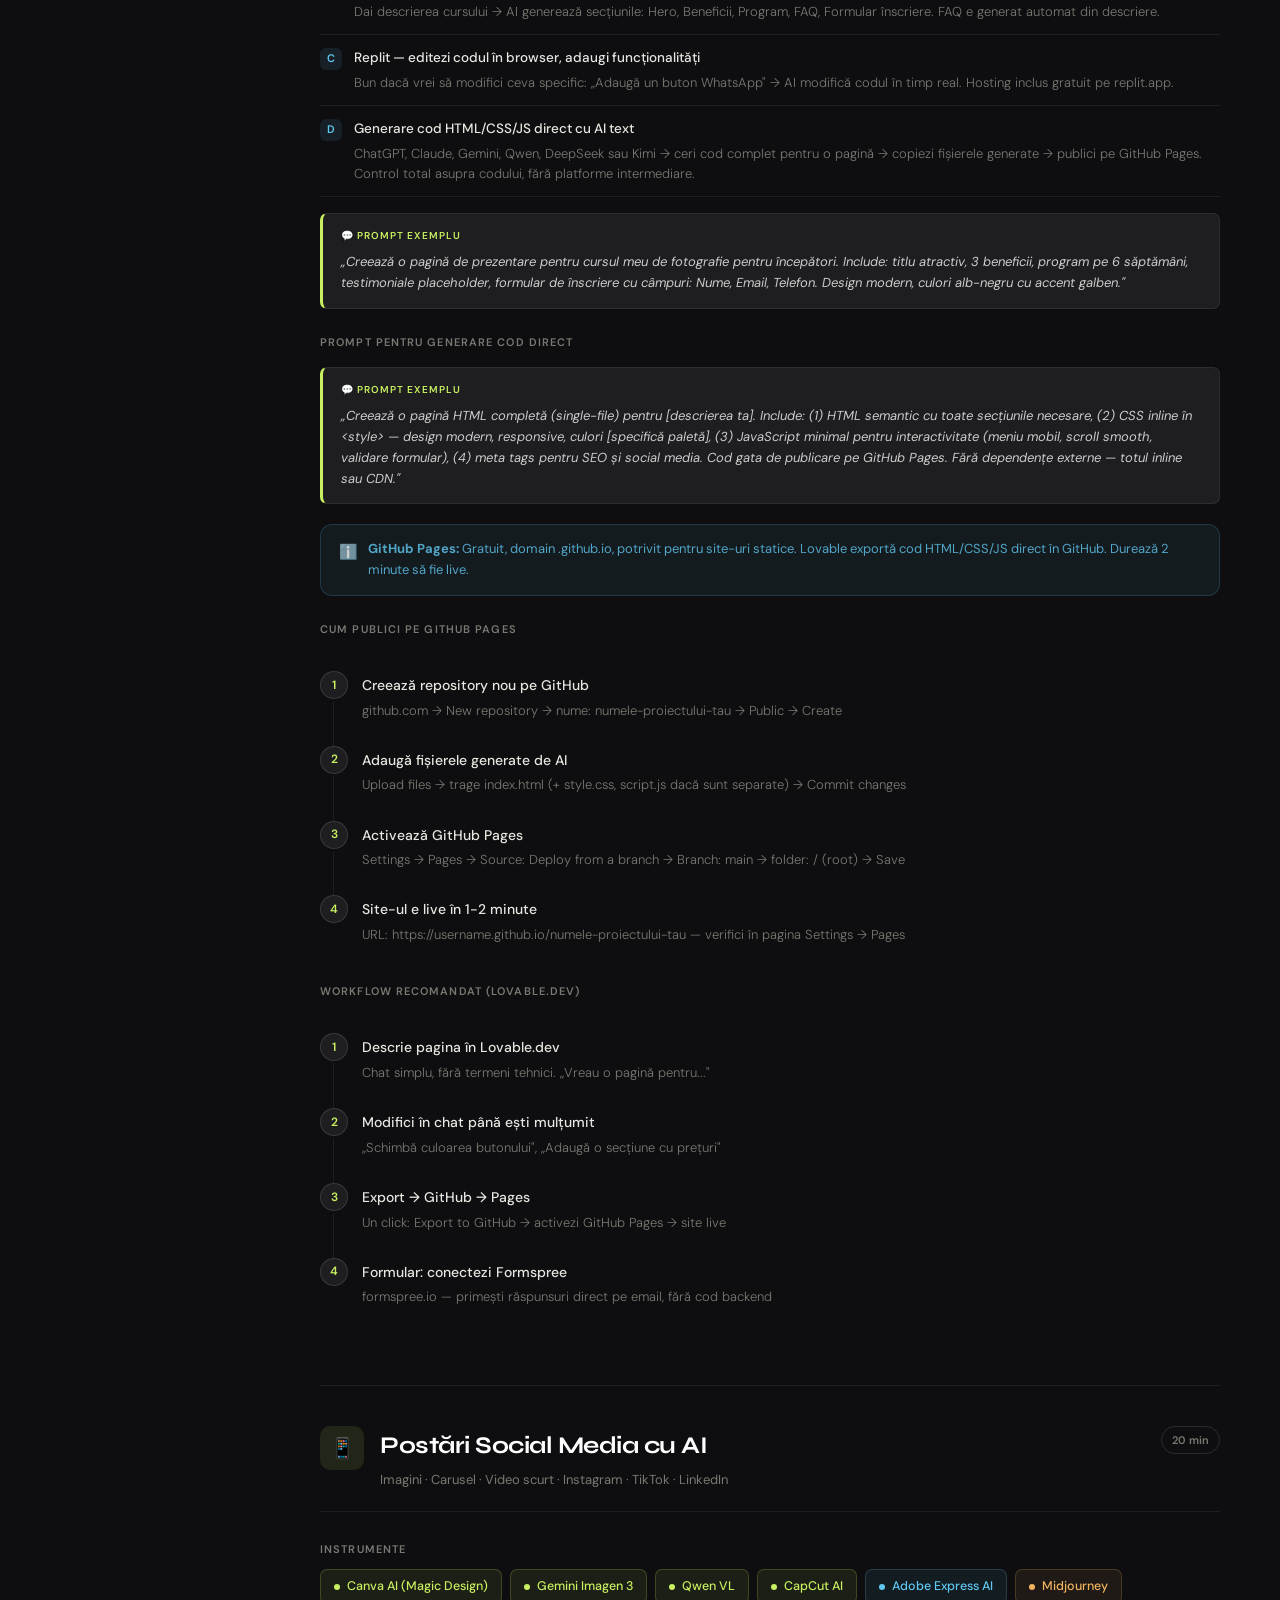
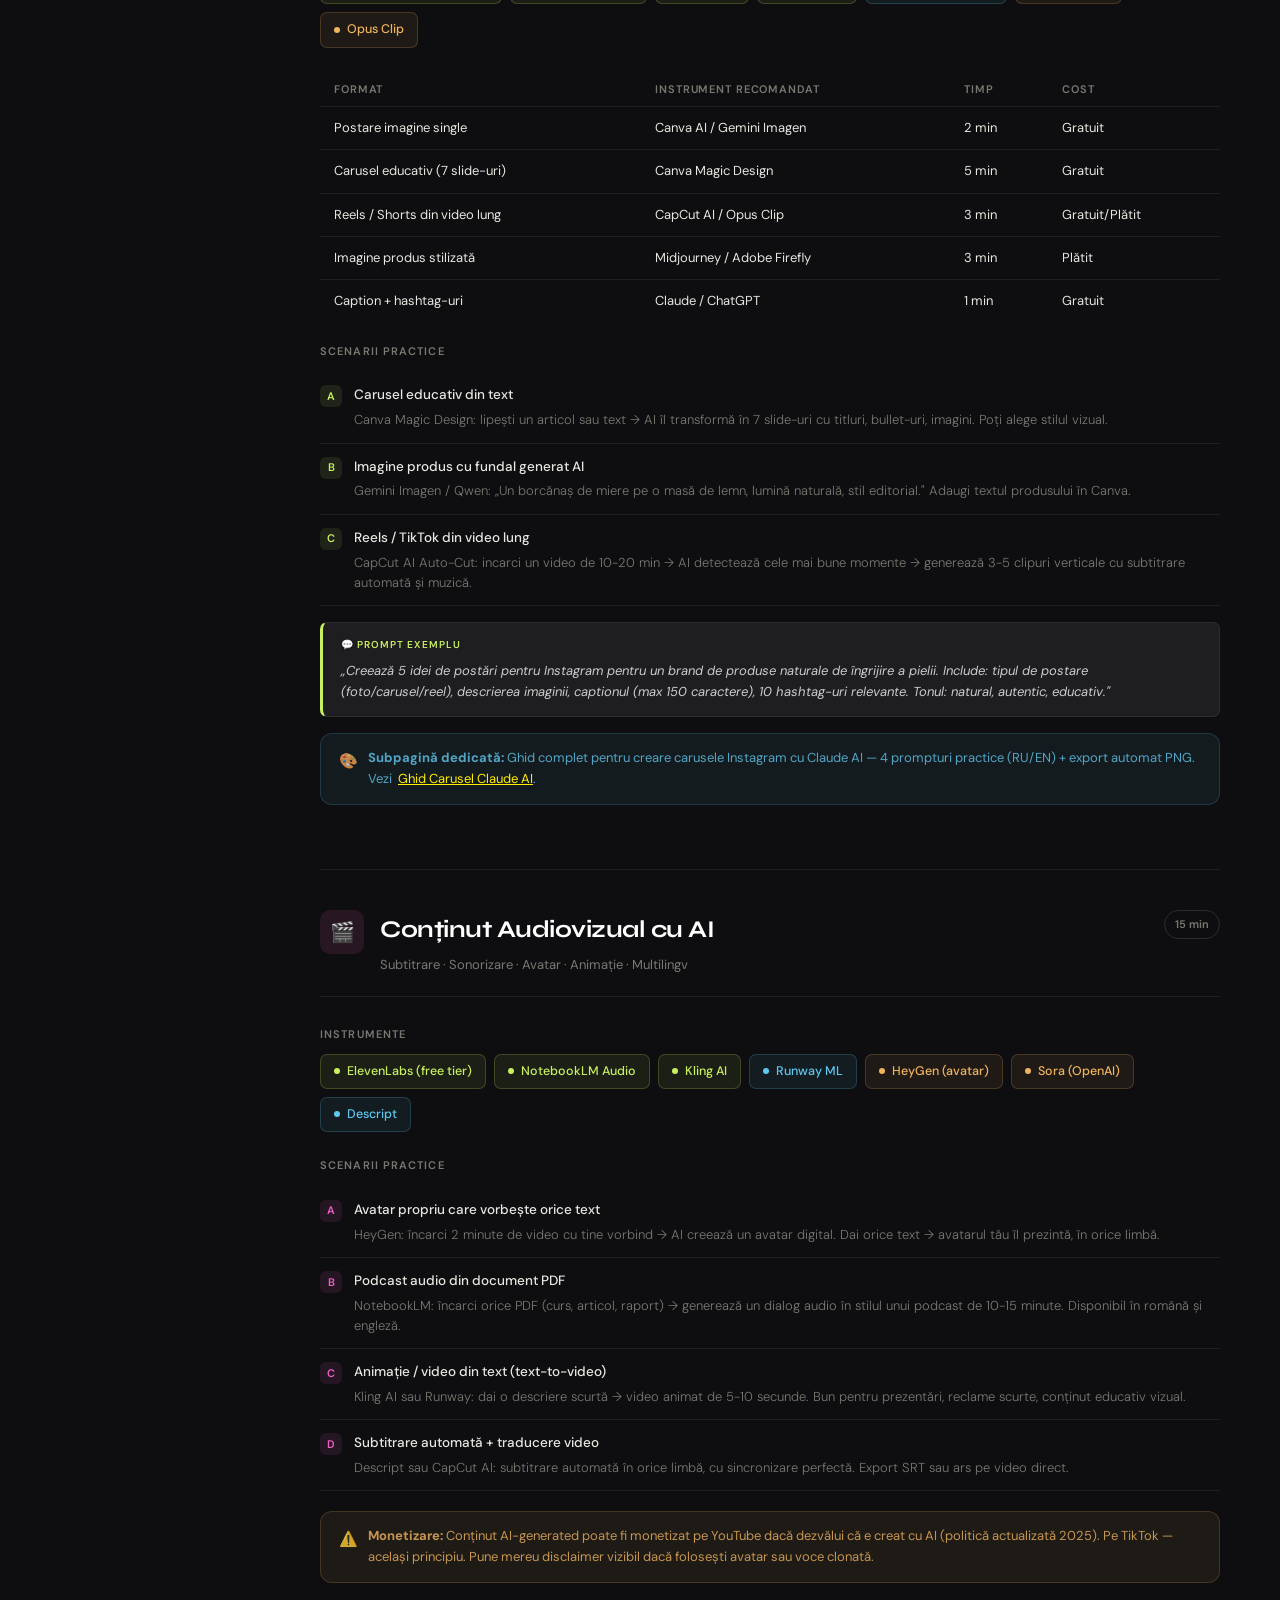
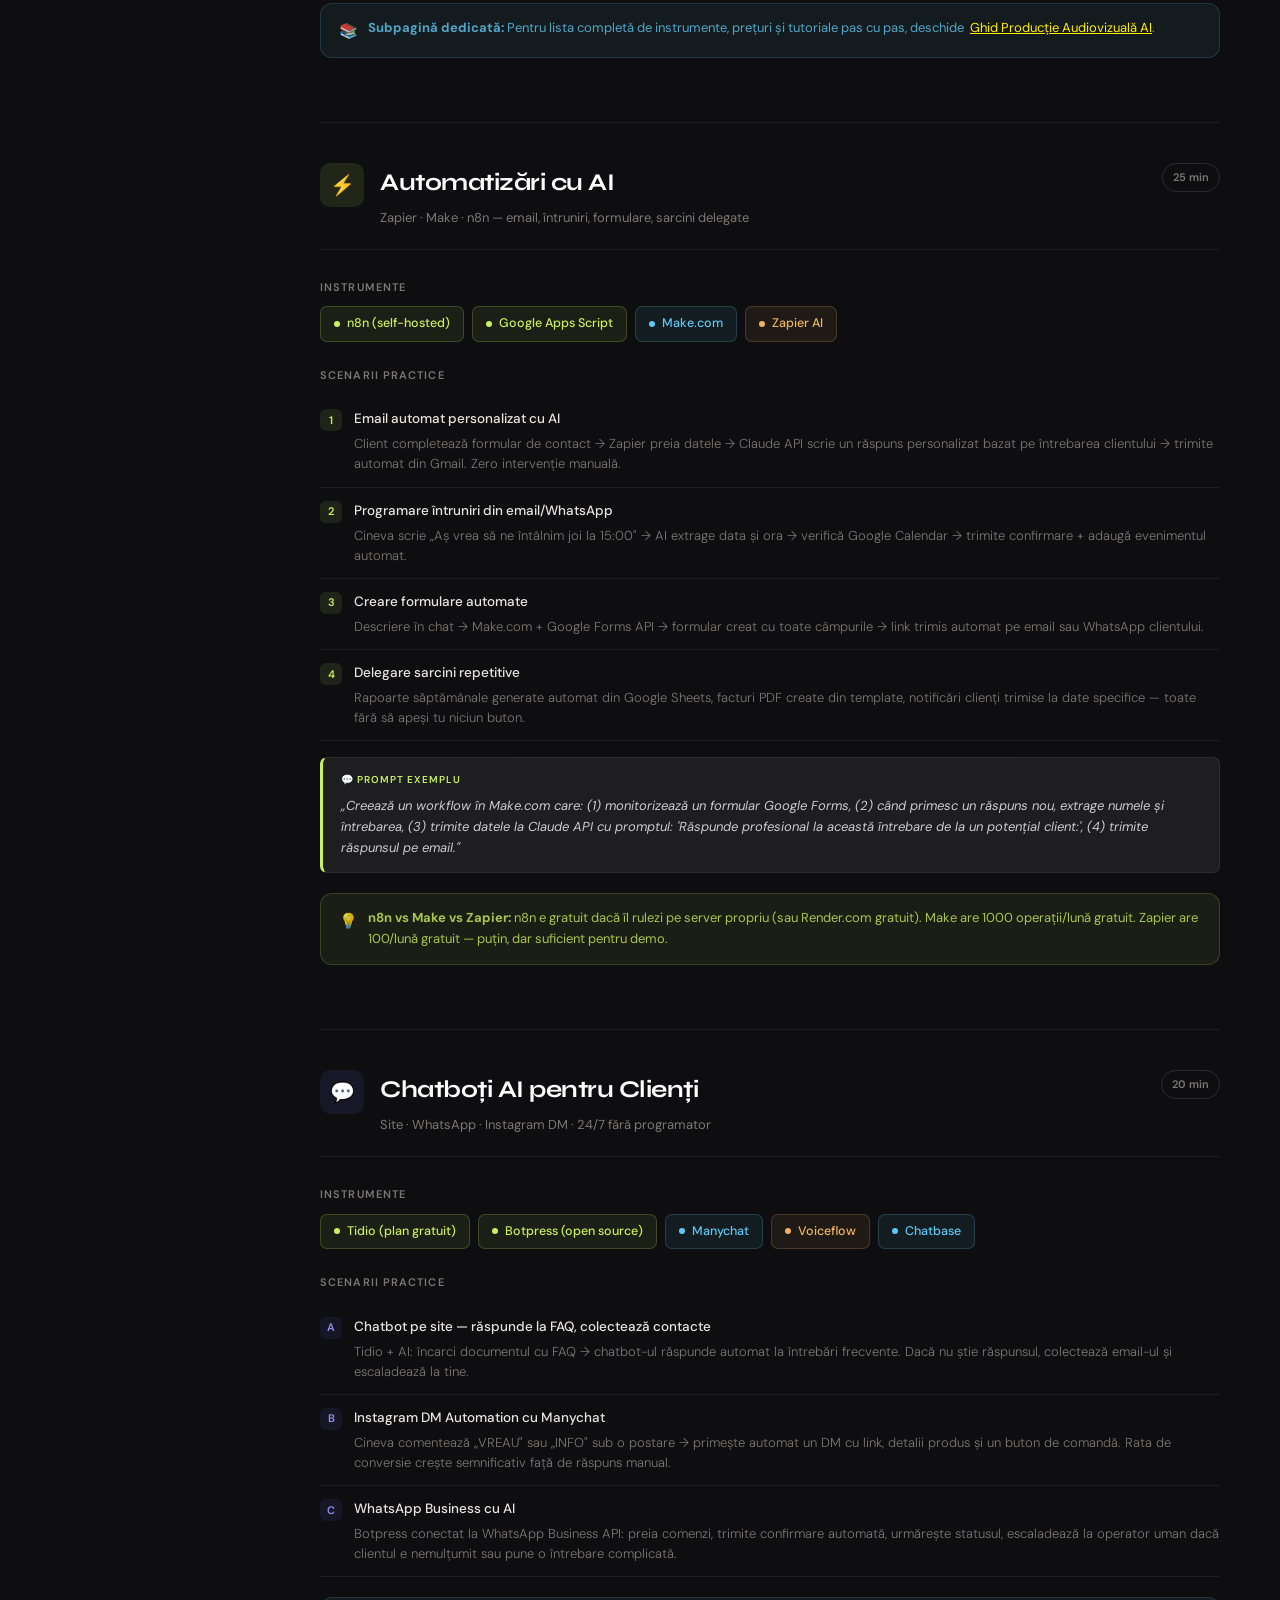
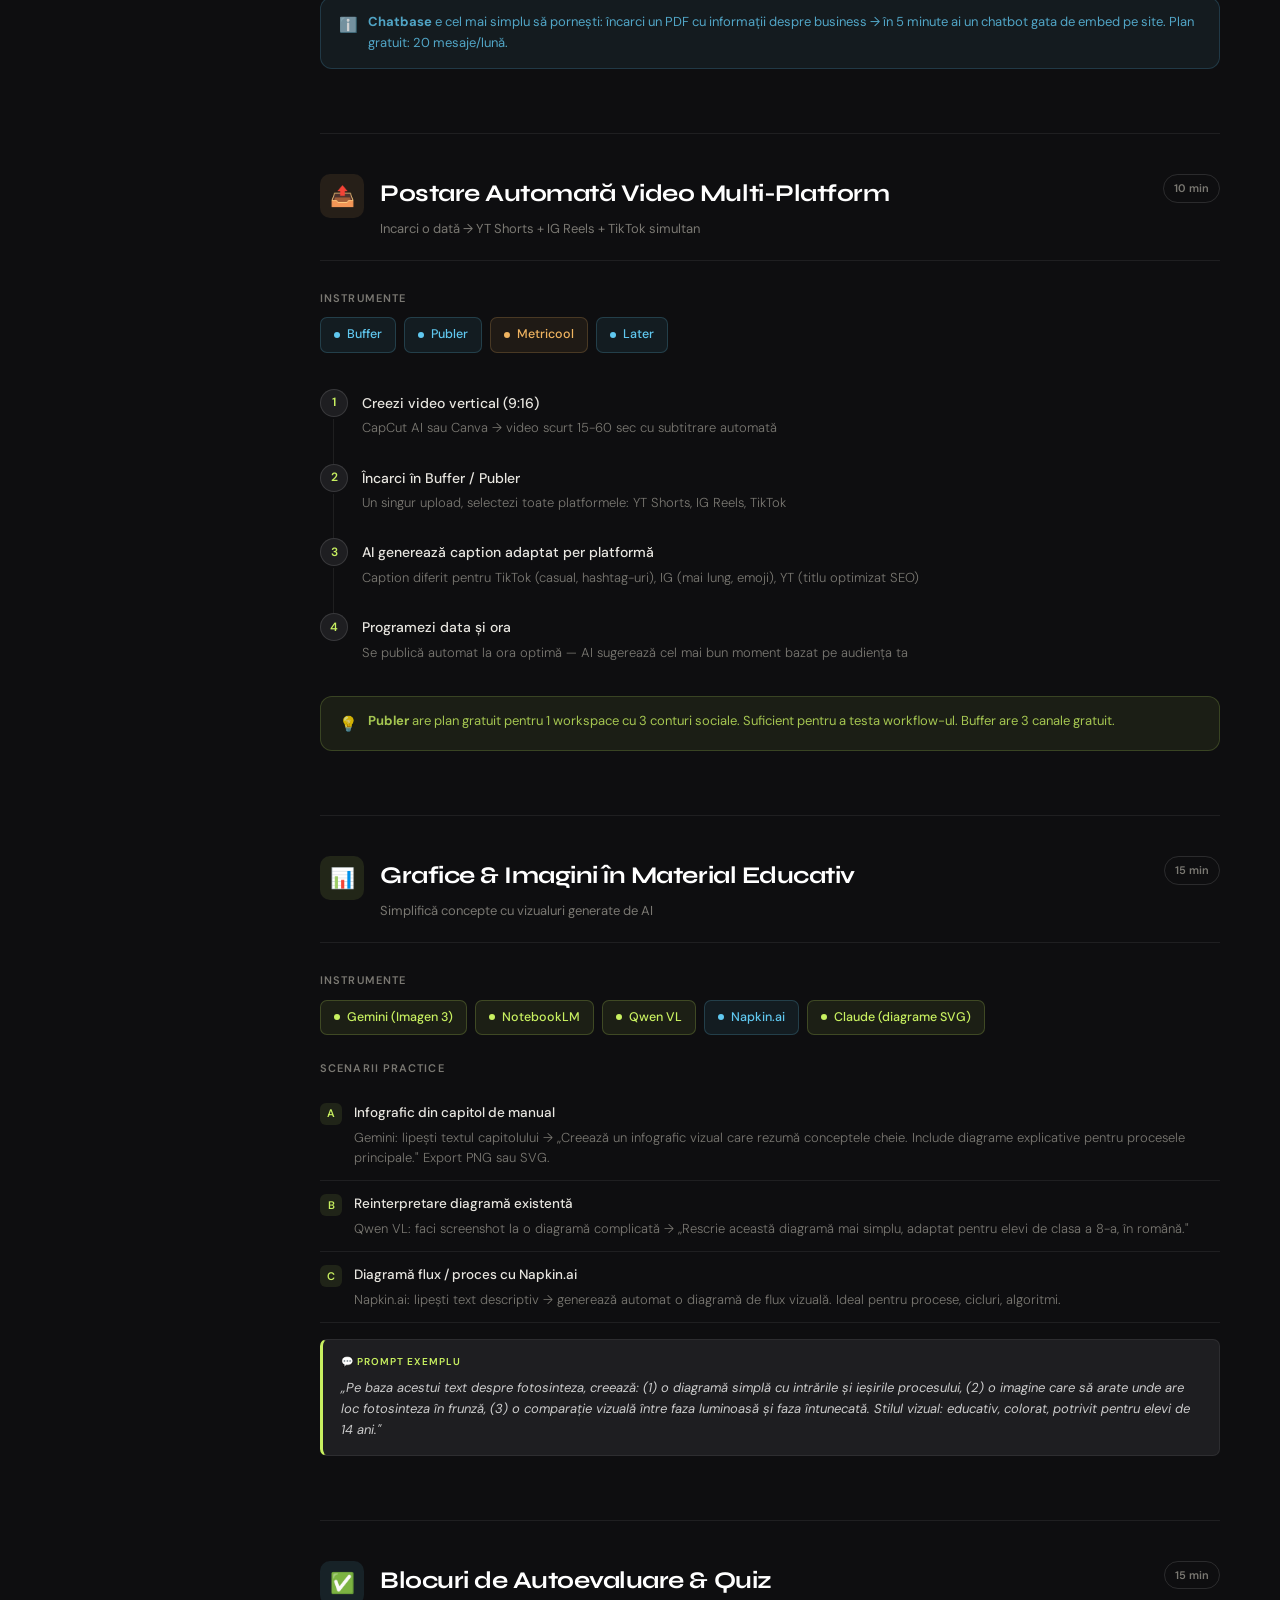
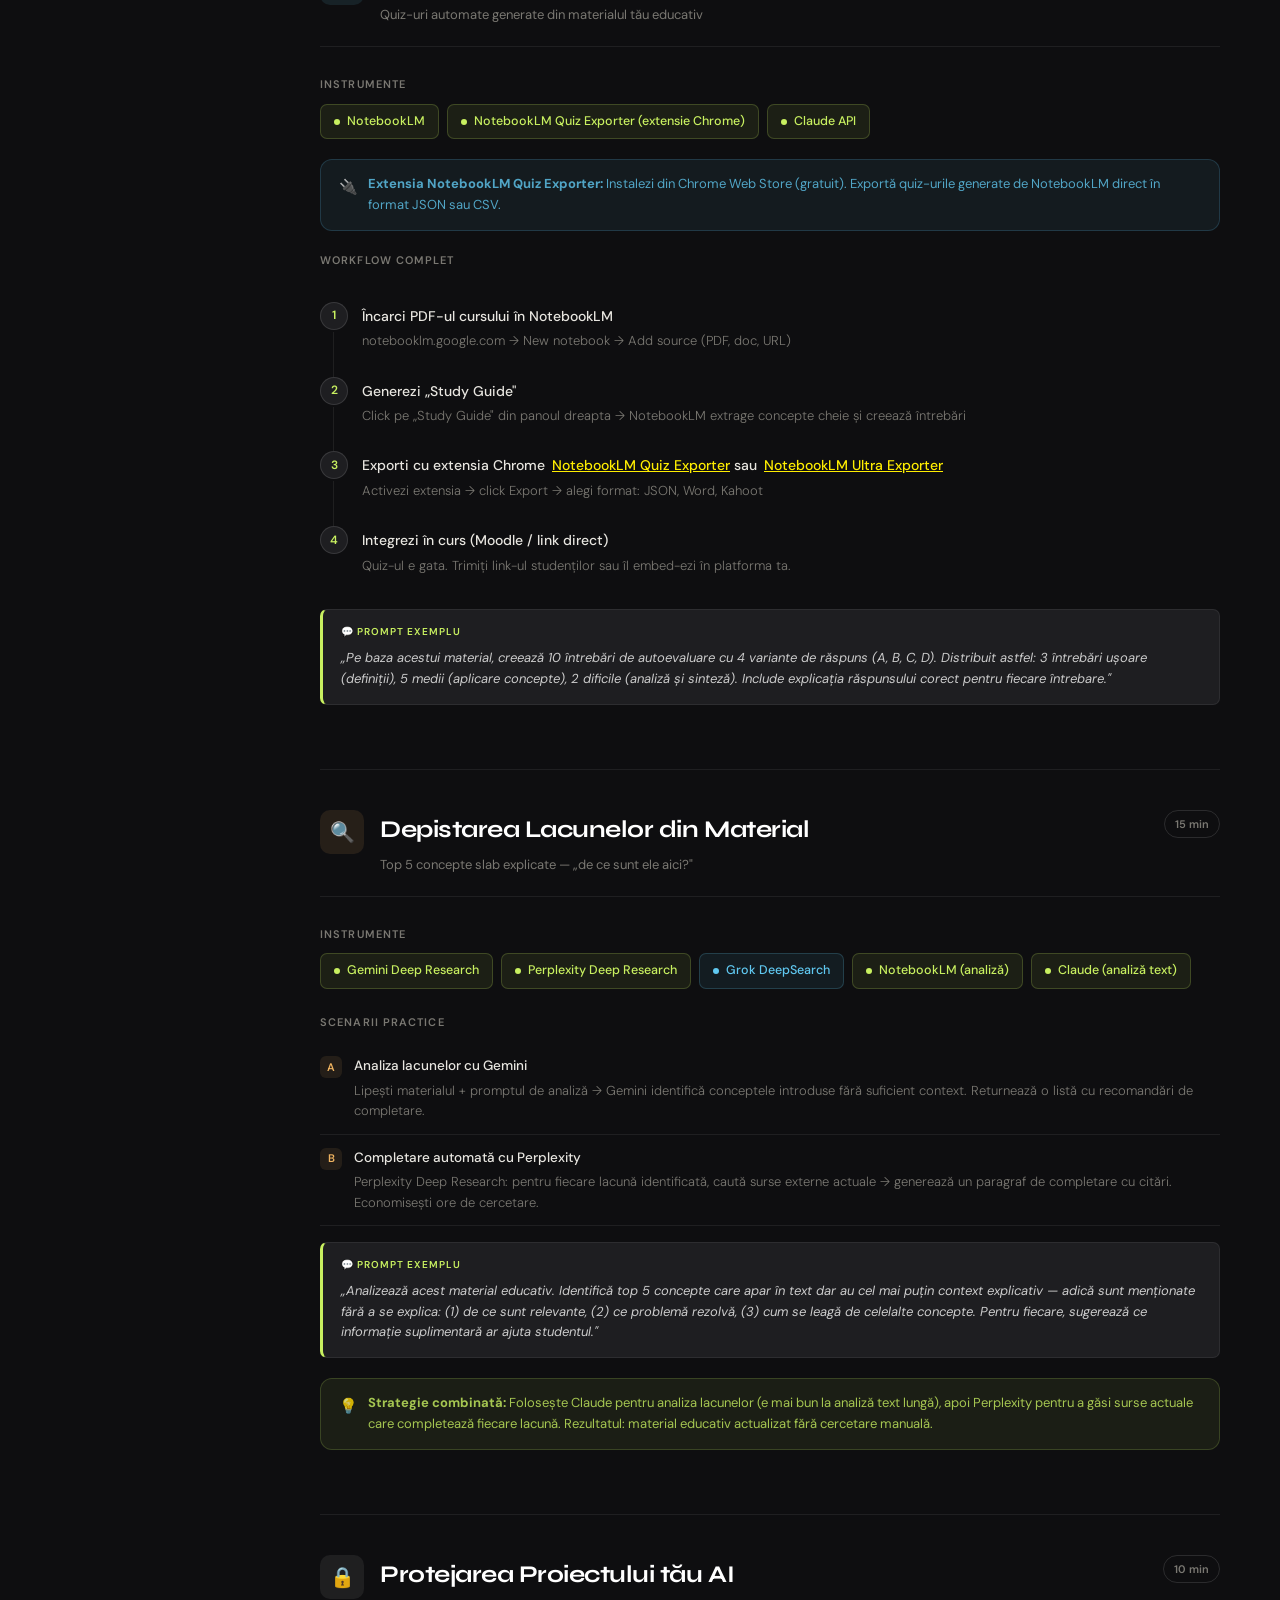
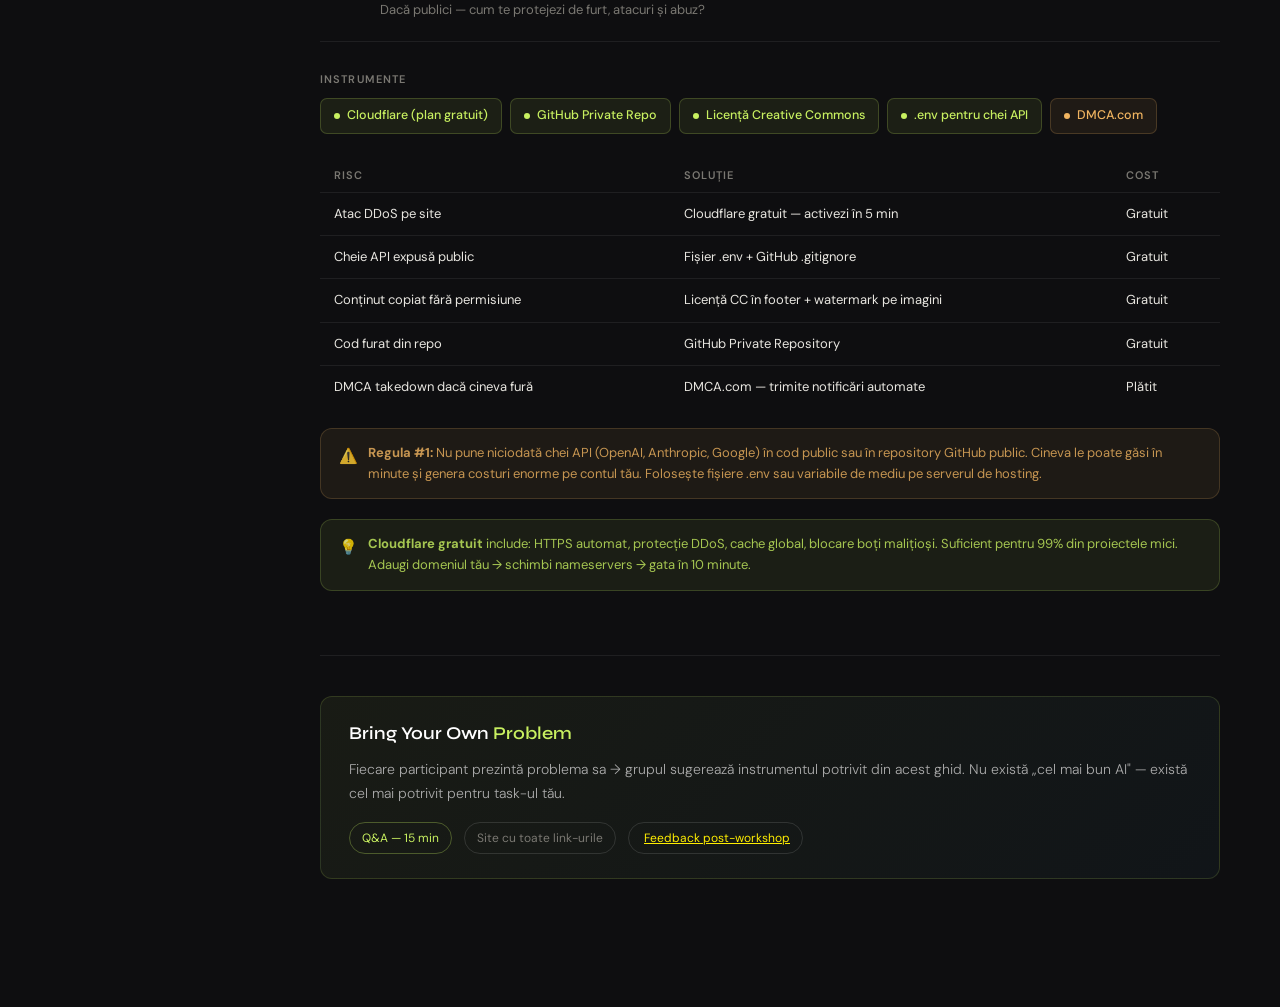
==== commit 13965253: "Update feedback section to include a link for post-workshop feedback" ====
--- a/index.html
+++ b/index.html
@@ -1086,7 +1086,7 @@
               <div style="display: flex; gap: 12px; flex-wrap: wrap">
                 <span style="font-size: 12px; padding: 5px 12px; border-radius: 20px; border: 1px solid rgba(200, 240, 96, 0.3); color: var(--accent)">Q&A — 15 min</span>
                 <span style="font-size: 12px; padding: 5px 12px; border-radius: 20px; border: 1px solid var(--border2); color: var(--muted)">Site cu toate link-urile</span>
-                <span style="font-size: 12px; padding: 5px 12px; border-radius: 20px; border: 1px solid var(--border2); color: var(--muted)">Feedback suport post-workshop</span>
+                <span style="font-size: 12px; padding: 5px 12px; border-radius: 20px; border: 1px solid var(--border2); color: var(--muted)"><a href="https://forms.gle/vSx2eYrqSFCi4FA9A" target="_blank">Feedback post-workshop</a></span>
               </div>
             </div>
           </section>
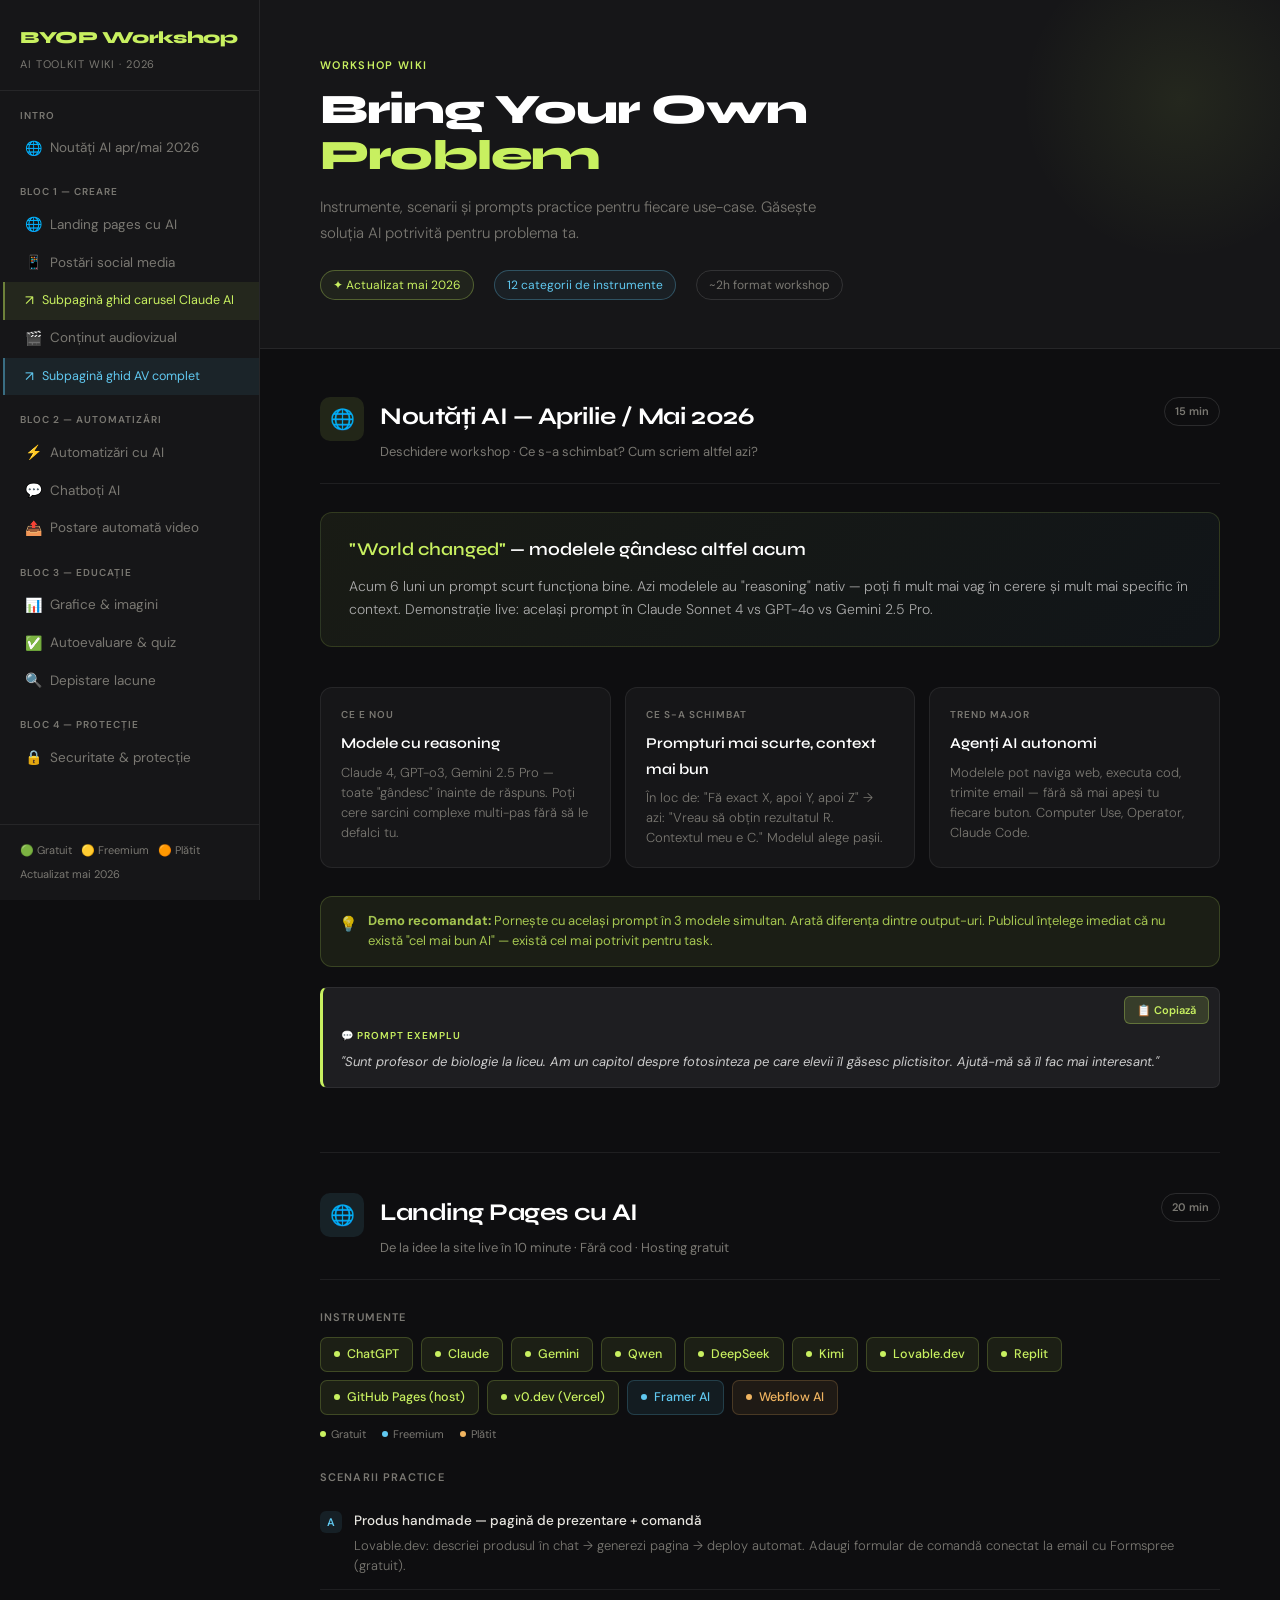
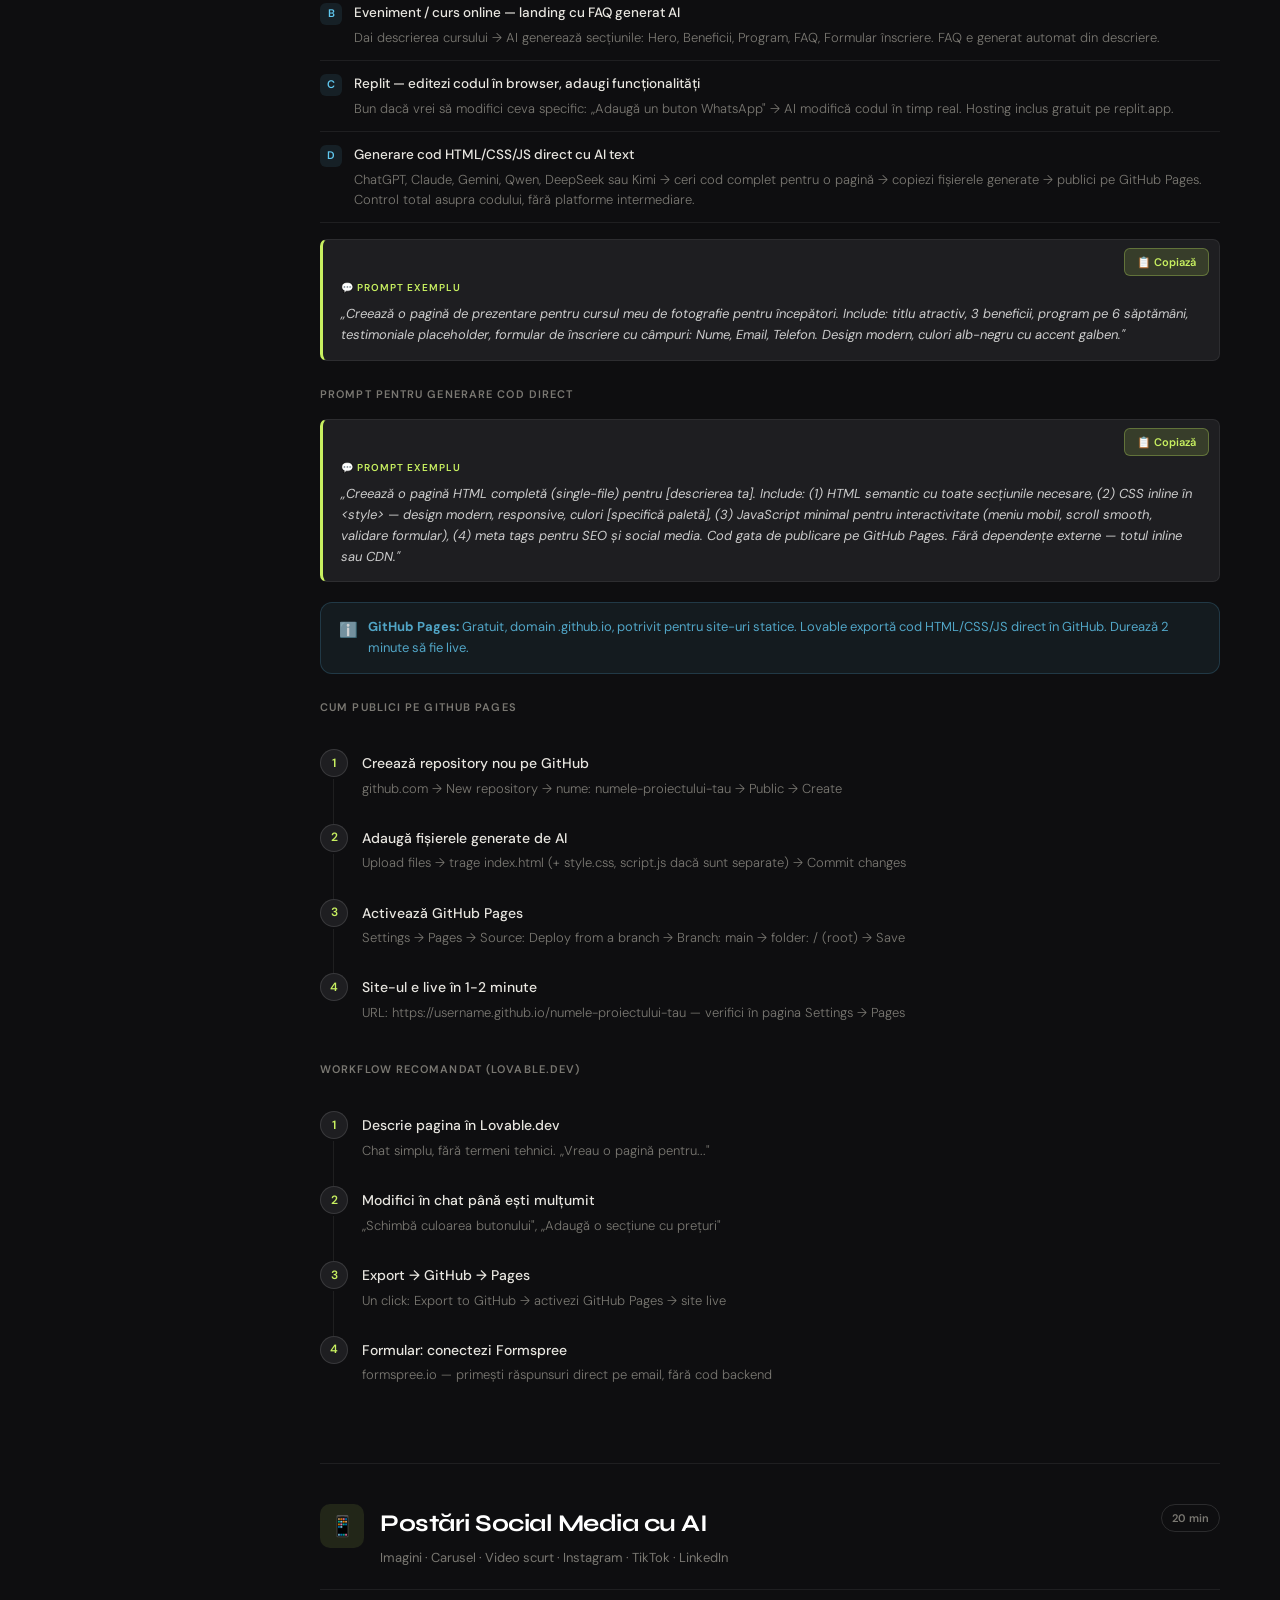
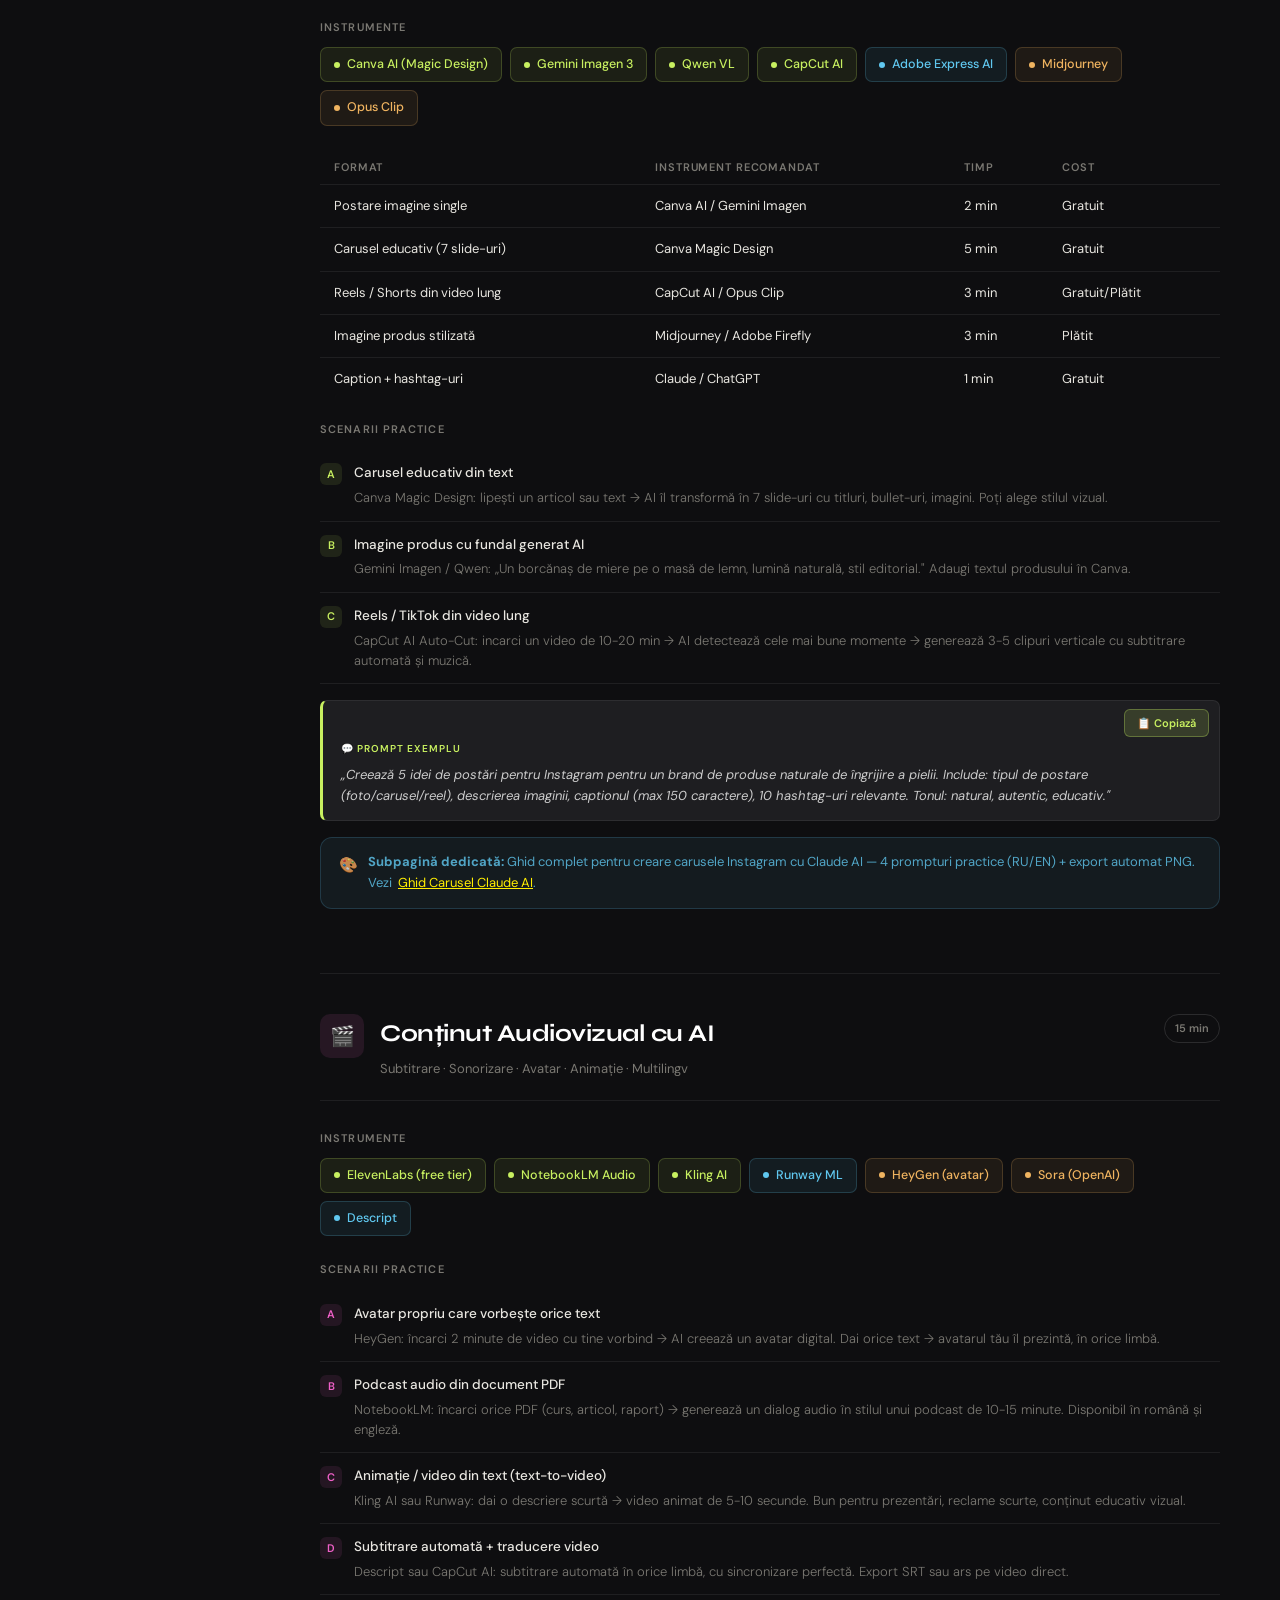
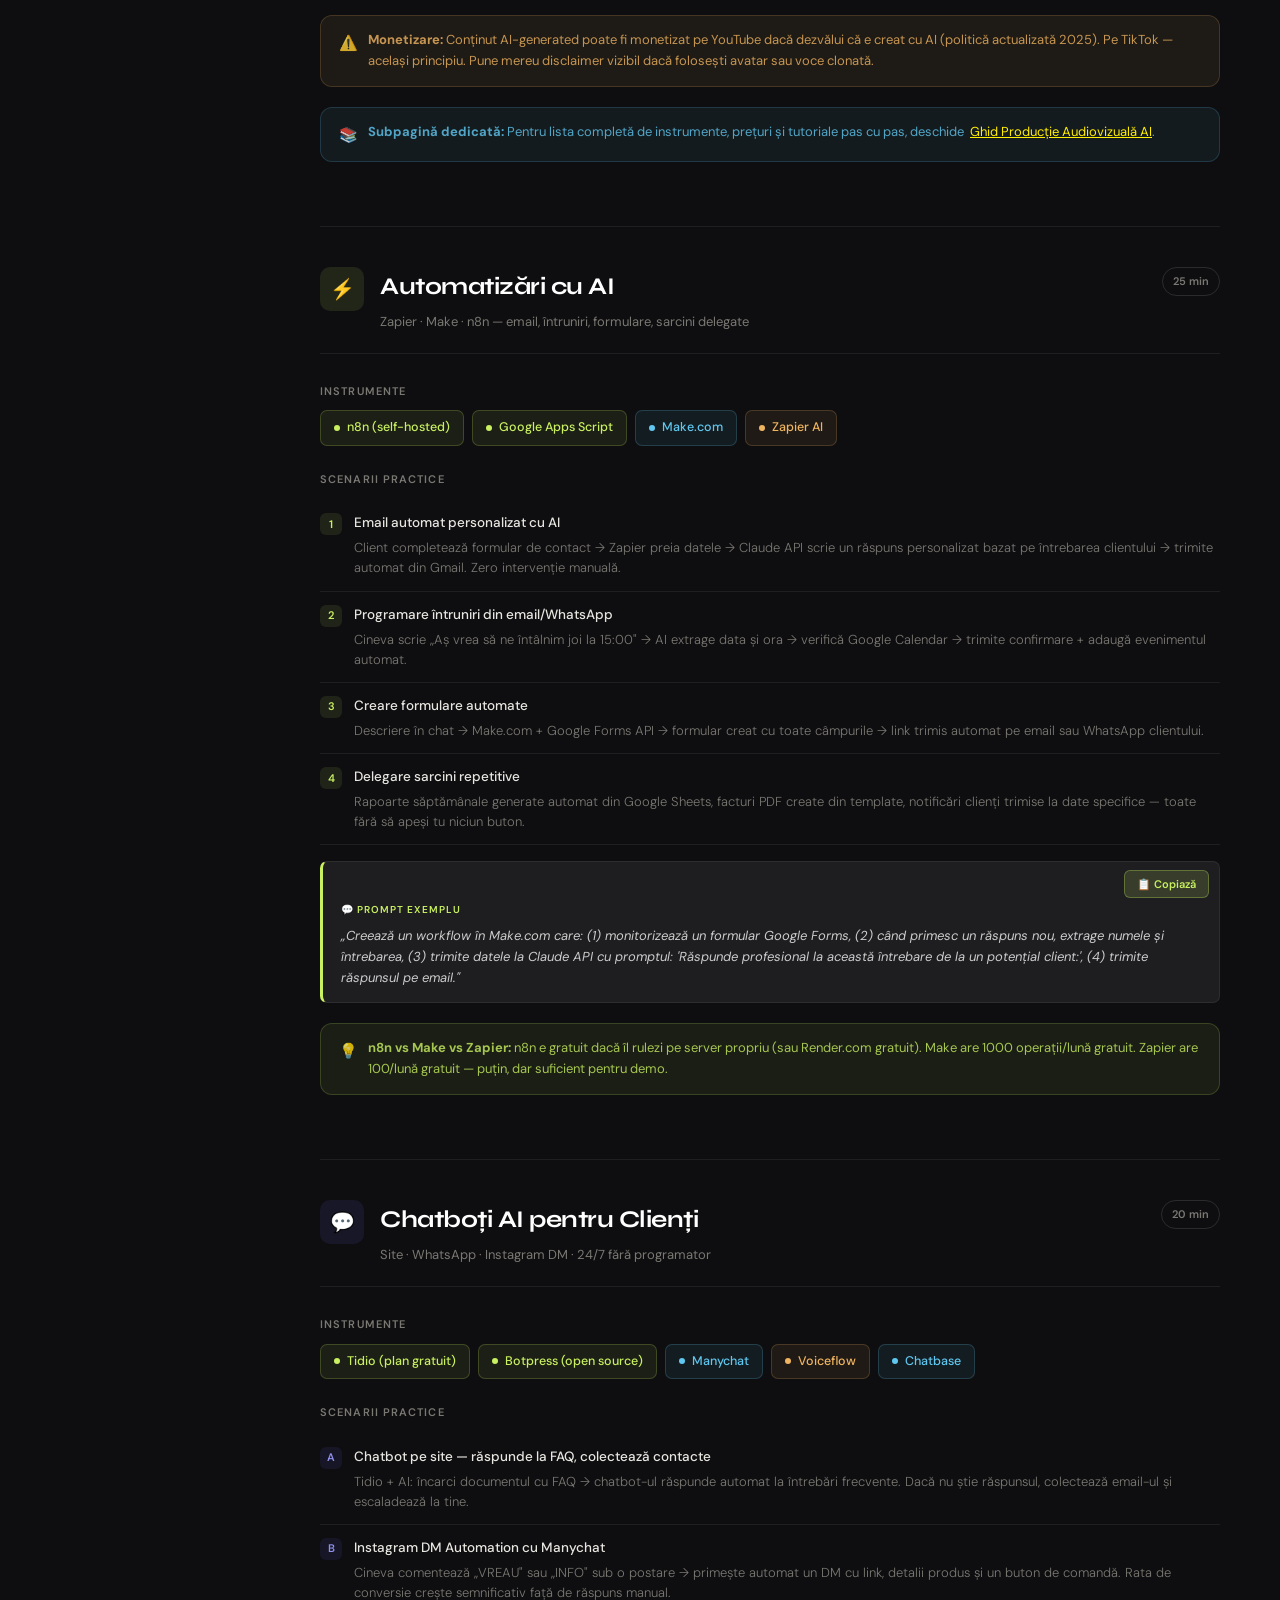
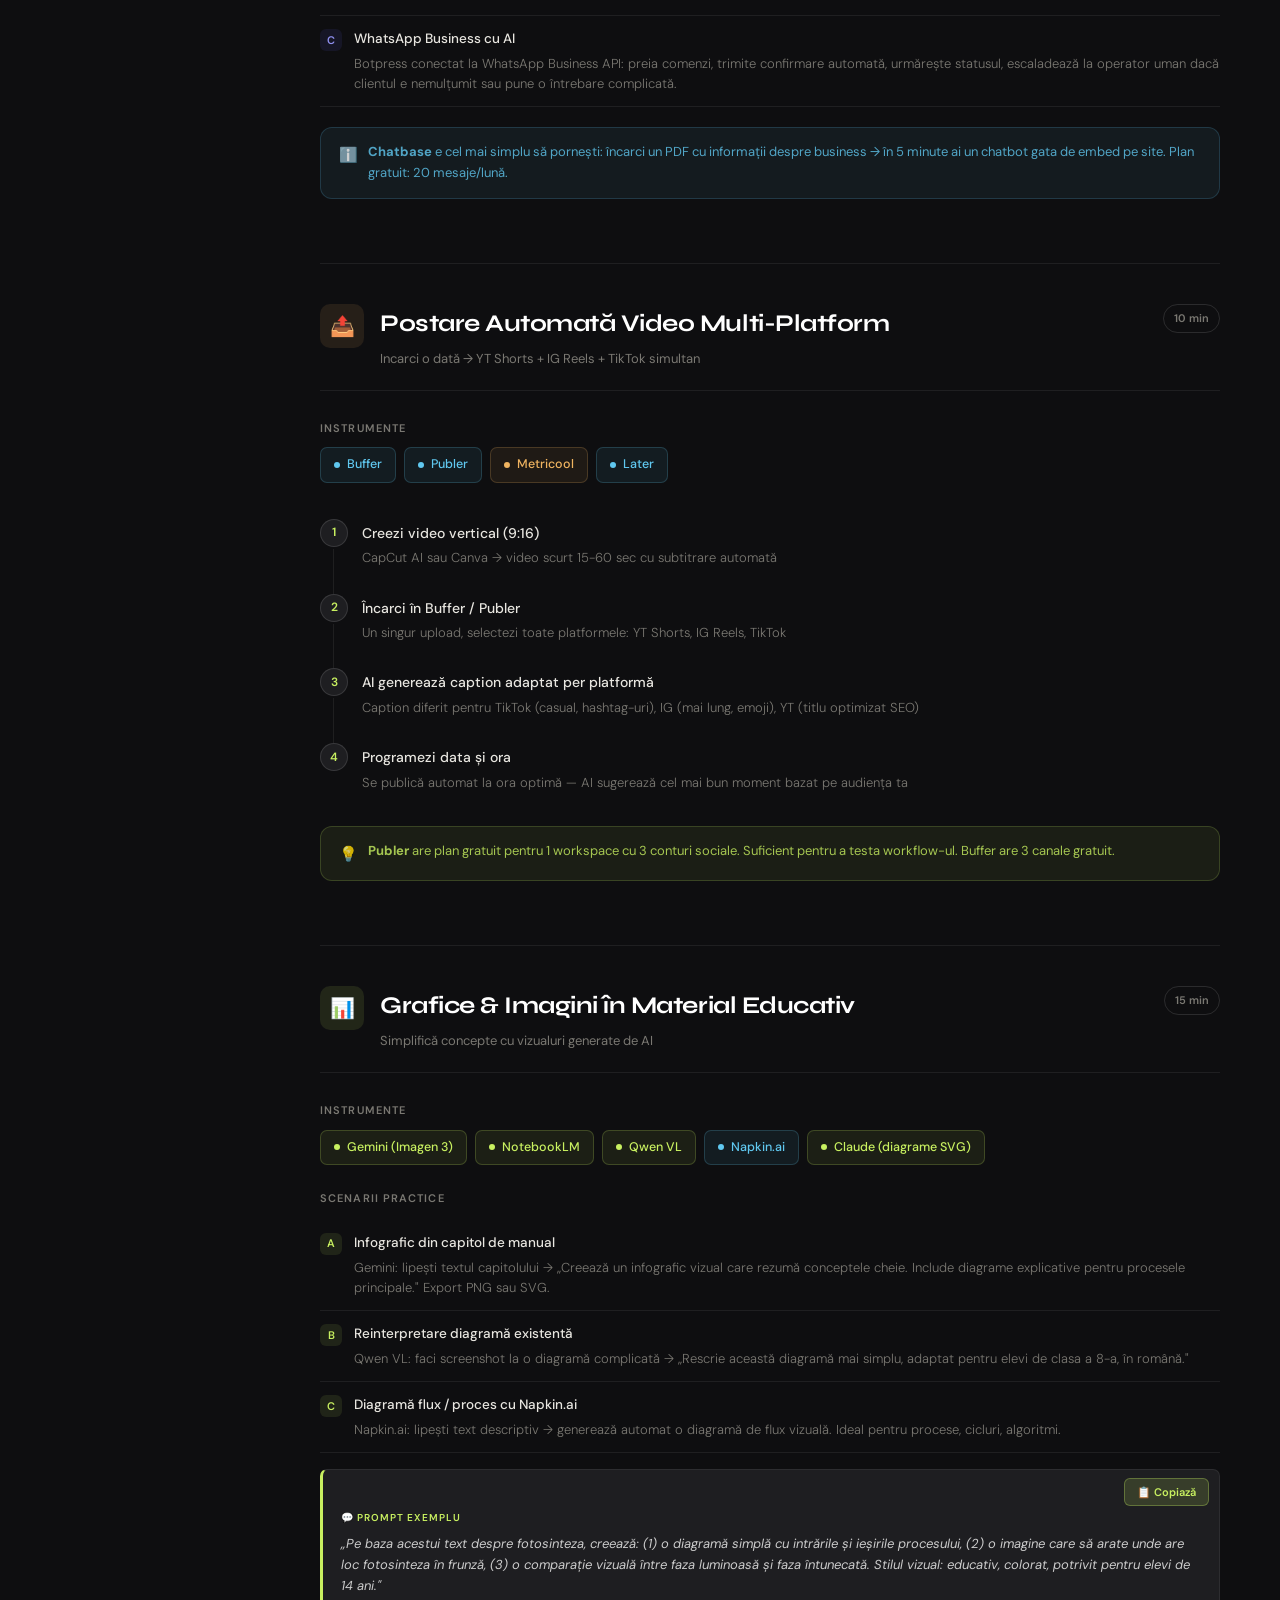
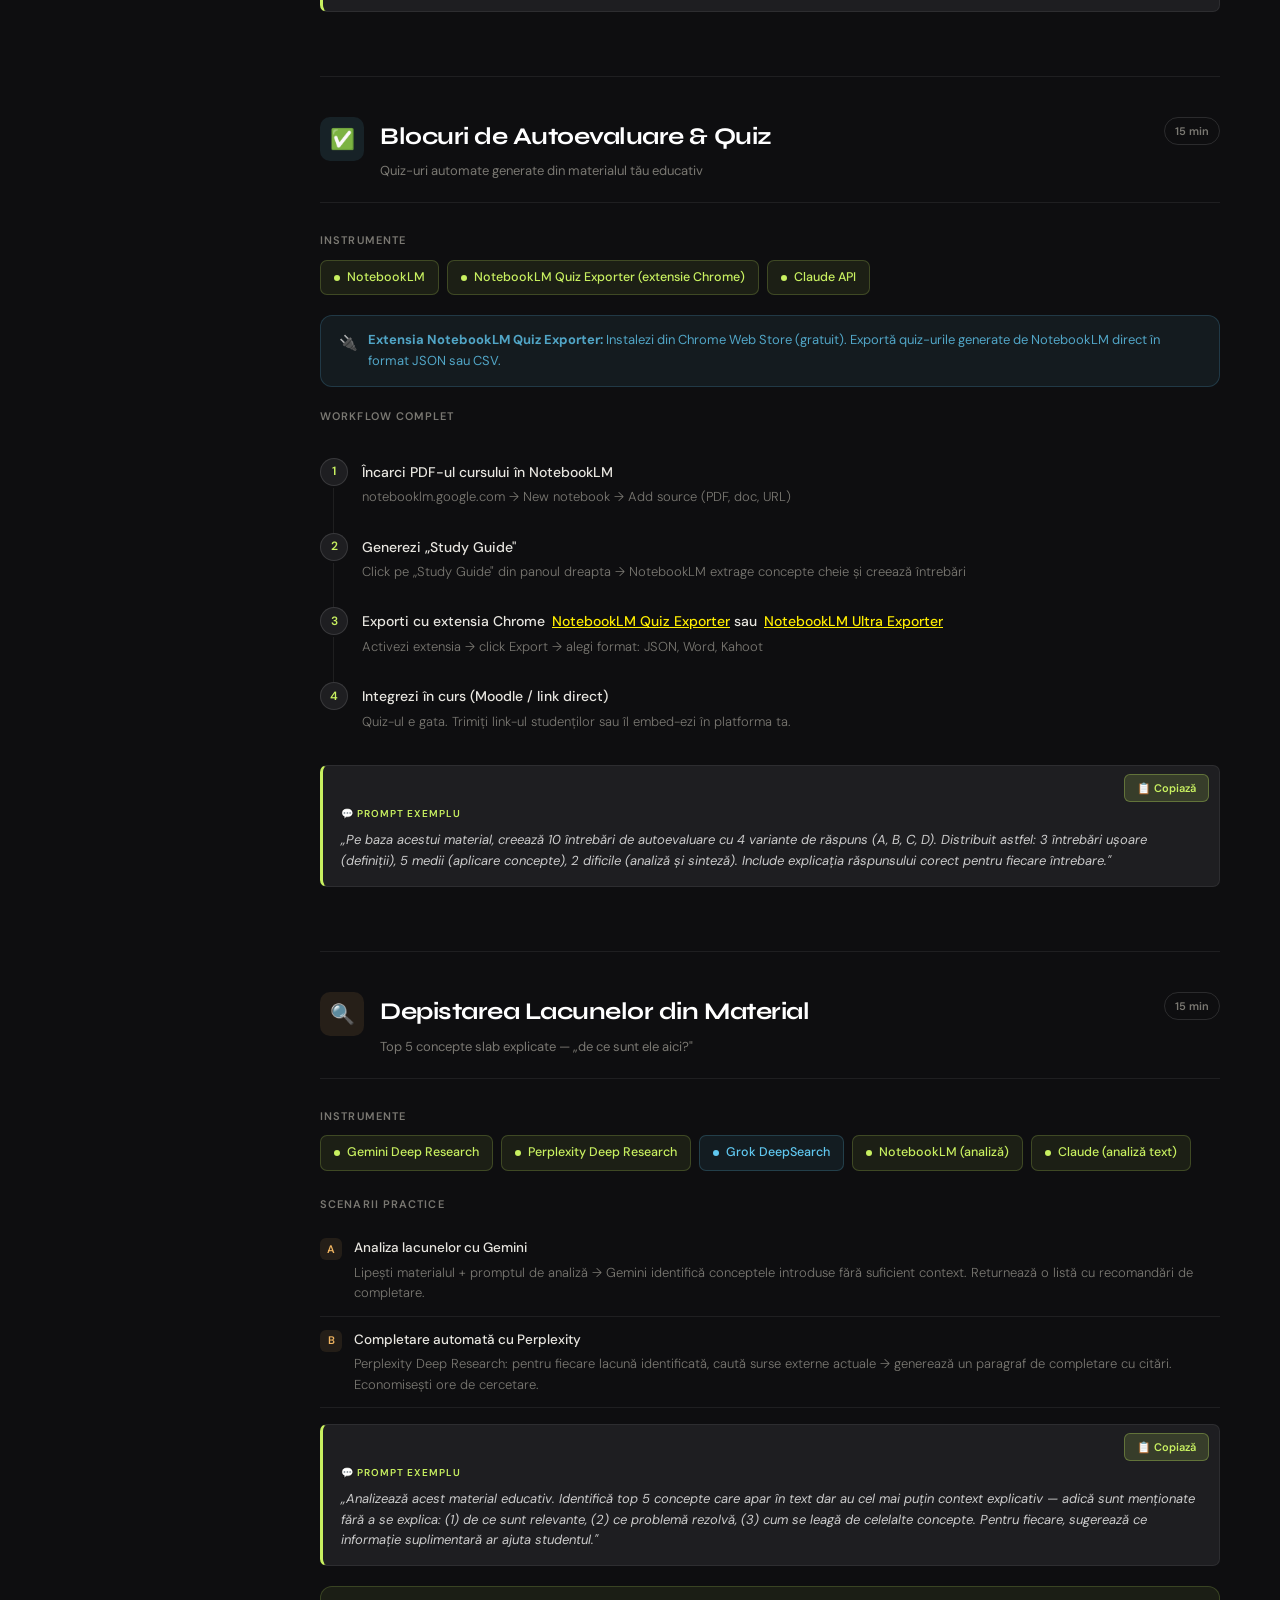
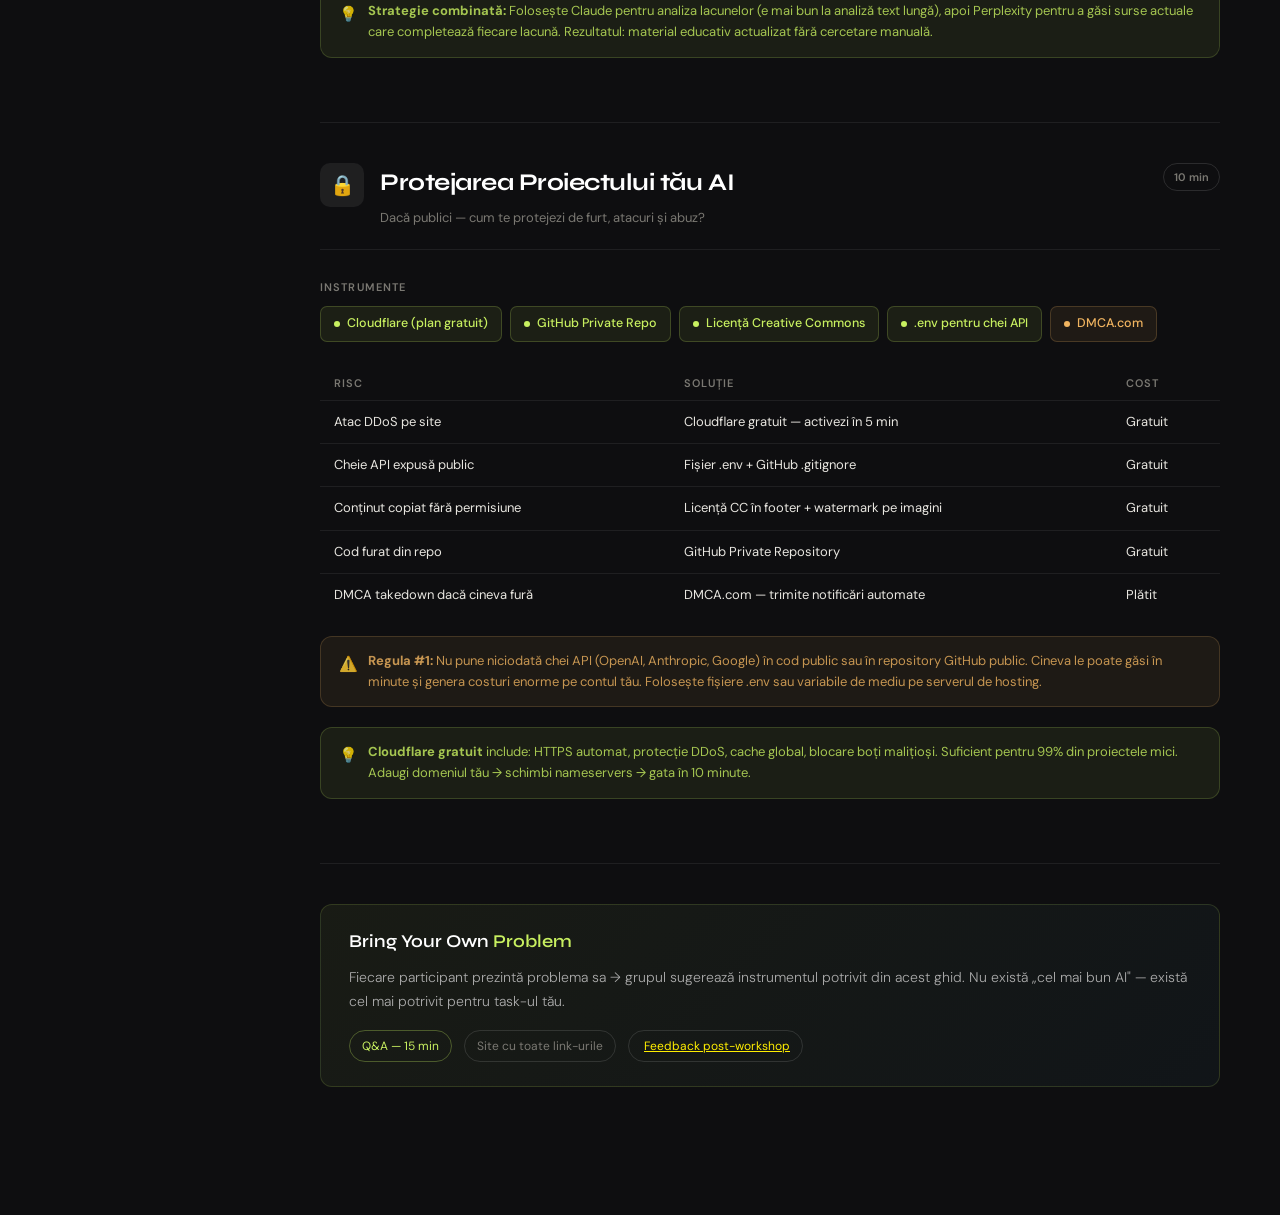
==== commit 2075e1e5: "Add copy buttons to prompt blocks for improved usability" ====
--- a/index.html
+++ b/index.html
@@ -1125,6 +1125,60 @@
           if (target) target.scrollIntoView({ behavior: "smooth" });
         });
       });
+
+      // Add copy buttons to all prompt blocks
+      document.addEventListener('DOMContentLoaded', function() {
+        const promptBlocks = document.querySelectorAll('.prompt-block');
+        
+        promptBlocks.forEach(function(block) {
+          // Make block relative positioned for button placement
+          block.style.position = 'relative';
+          block.style.paddingTop = '40px';
+          
+          // Create copy button
+          const copyBtn = document.createElement('button');
+          copyBtn.innerHTML = '📋 Copiază';
+          copyBtn.style.cssText = 'position: absolute; top: 8px; right: 10px; padding: 6px 12px; background: rgba(200, 240, 96, 0.15); border: 1px solid rgba(200, 240, 96, 0.3); border-radius: 6px; color: #c8f060; font-size: 11px; font-weight: 600; cursor: pointer; transition: all 0.2s; font-family: "DM Sans", sans-serif;';
+          
+          // Hover effect
+          copyBtn.onmouseover = function() {
+            this.style.background = 'rgba(200, 240, 96, 0.25)';
+            this.style.borderColor = 'rgba(200, 240, 96, 0.5)';
+          };
+          copyBtn.onmouseout = function() {
+            if (this.innerHTML !== '✓ Copiat!') {
+              this.style.background = 'rgba(200, 240, 96, 0.15)';
+              this.style.borderColor = 'rgba(200, 240, 96, 0.3)';
+            }
+          };
+          
+          // Copy functionality
+          copyBtn.onclick = function() {
+            const textToCopy = block.innerText.replace('📋 Copiază', '').replace('✓ Copiat!', '').trim();
+            
+            navigator.clipboard.writeText(textToCopy).then(function() {
+              copyBtn.innerHTML = '✓ Copiat!';
+              copyBtn.style.background = 'rgba(200, 240, 96, 0.3)';
+              copyBtn.style.borderColor = 'rgba(200, 240, 96, 0.6)';
+              copyBtn.style.color = '#c8f060';
+              
+              setTimeout(function() {
+                copyBtn.innerHTML = '📋 Copiază';
+                copyBtn.style.background = 'rgba(200, 240, 96, 0.15)';
+                copyBtn.style.borderColor = 'rgba(200, 240, 96, 0.3)';
+              }, 2000);
+            }).catch(function(err) {
+              console.error('Eroare la copiere:', err);
+              copyBtn.innerHTML = '✗ Eroare';
+              setTimeout(function() {
+                copyBtn.innerHTML = '📋 Copiază';
+              }, 2000);
+            });
+          };
+          
+          block.insertBefore(copyBtn, block.firstChild);
+        });
+      });
     </script>
   </body>
 </html>
